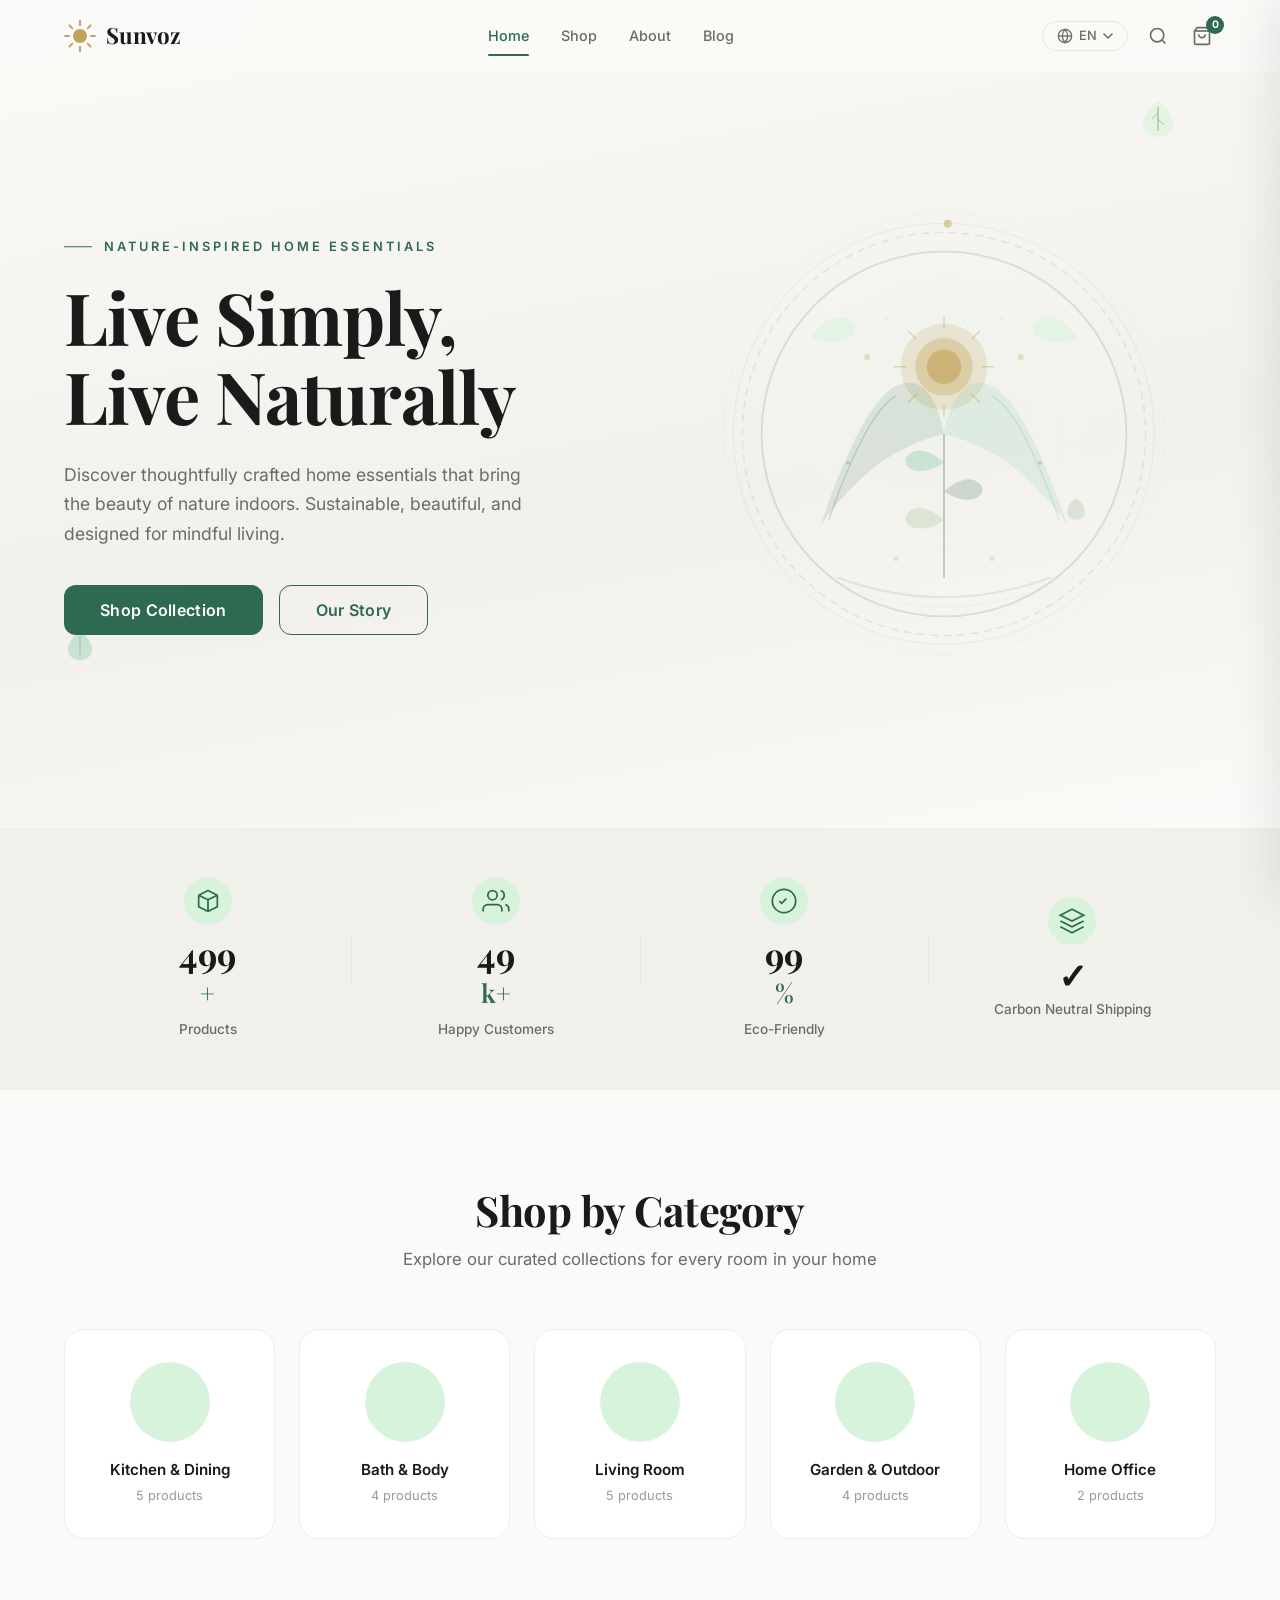
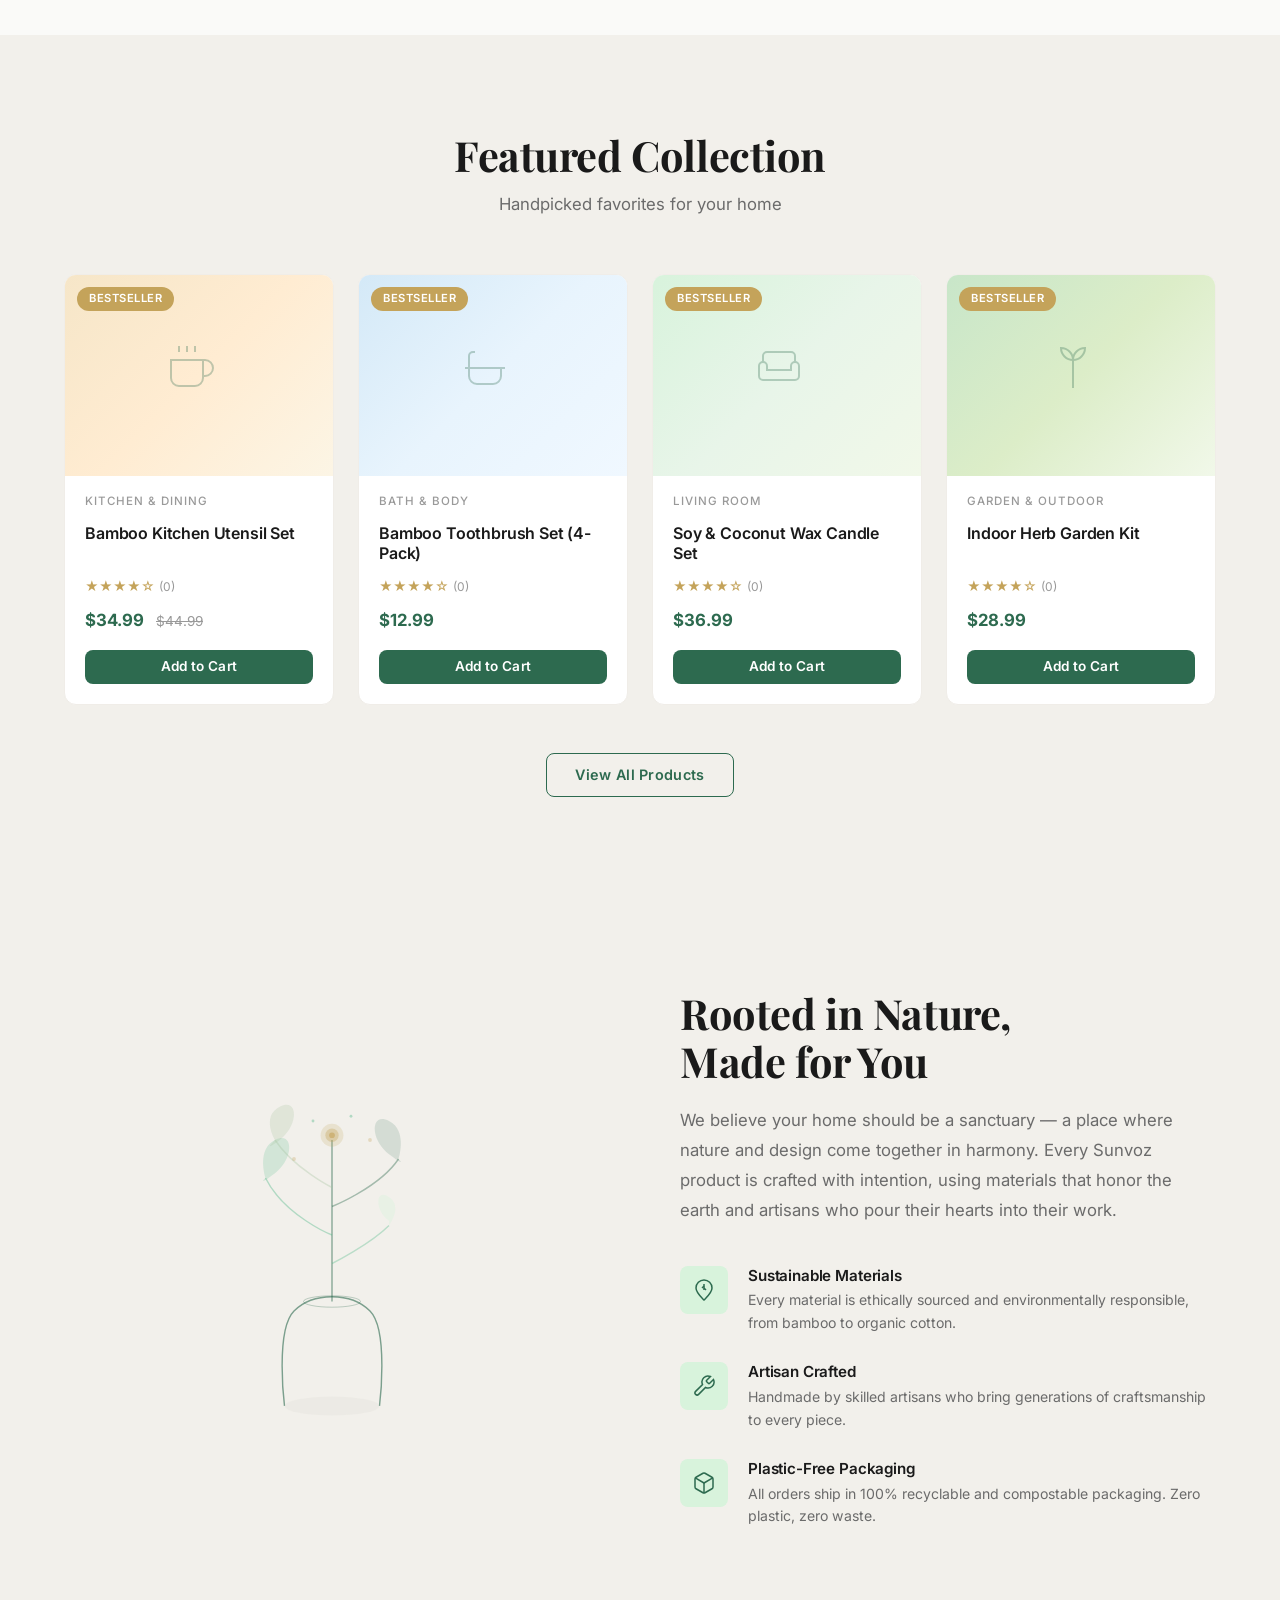
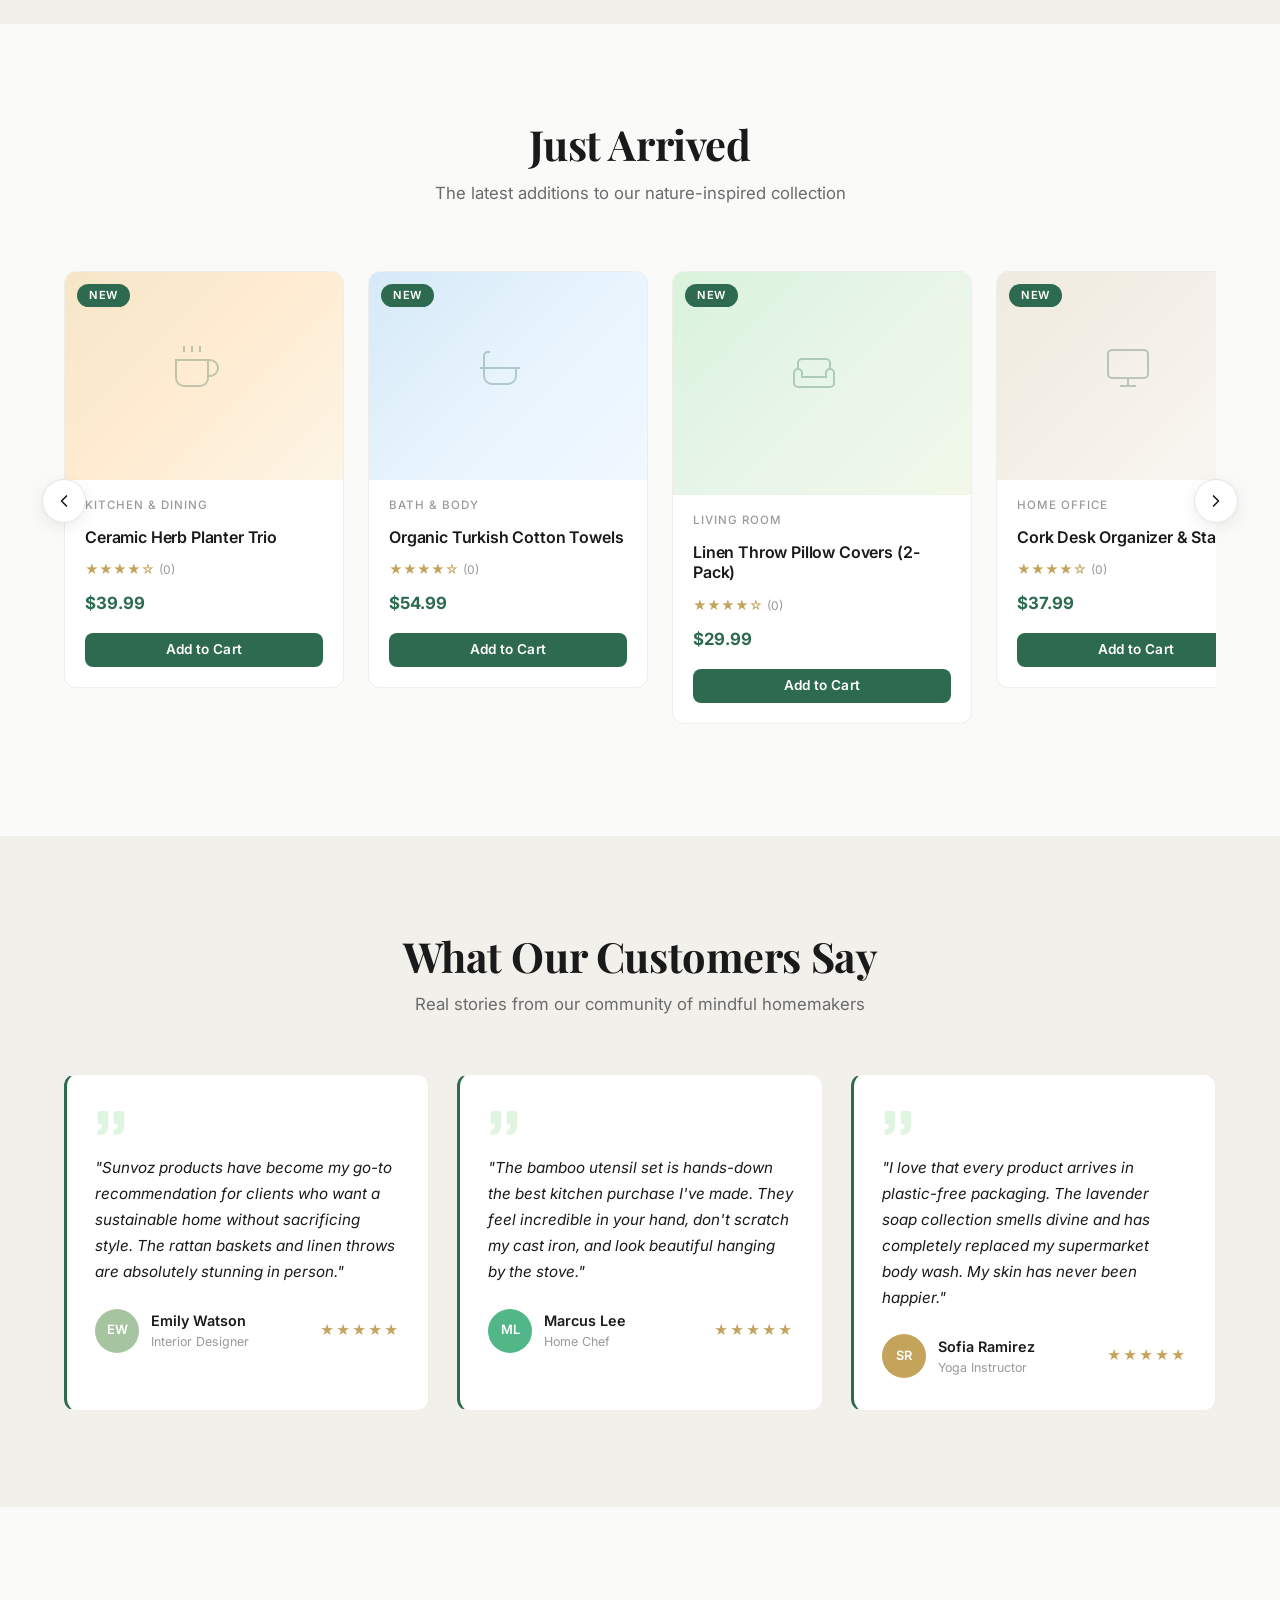
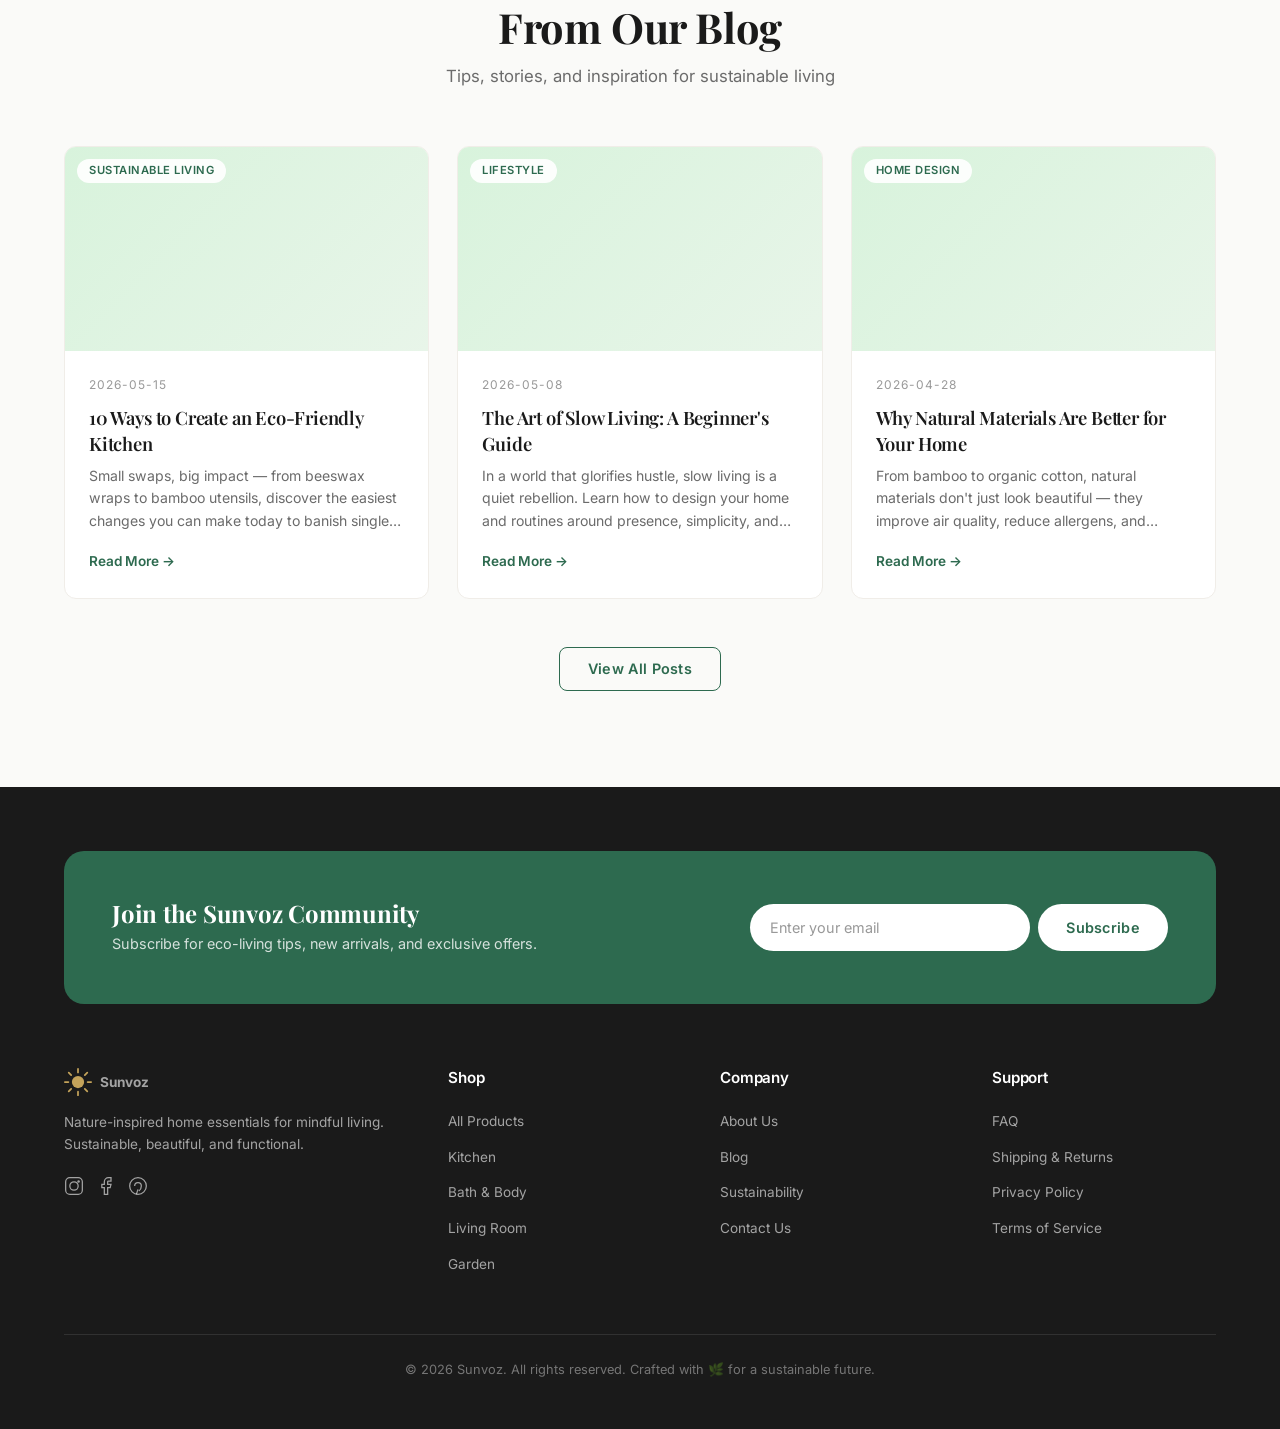
==== index.html @ 5c0339f7 "Initial commit: Sunvoz E-commerce website with responsive components, localized cart & checkout, and" ====
<!DOCTYPE html>
<html lang="en">
<head>
    <meta charset="UTF-8">
    <meta name="viewport" content="width=device-width, initial-scale=1.0">
    <meta name="description" content="Sunvoz — Nature-Inspired Home Essentials. Discover sustainable, beautiful, and functional products for your home.">
    <title>Home | Sunvoz</title>
    <link rel="preconnect" href="https://fonts.googleapis.com">
    <link rel="preconnect" href="https://fonts.gstatic.com" crossorigin>
    <link href="https://fonts.googleapis.com/css2?family=Playfair+Display:ital,wght@0,400;0,500;0,600;0,700;1,400&family=Inter:wght@300;400;500;600;700&display=swap" rel="stylesheet">
    <link rel="stylesheet" href="css/base.css">
    <link rel="stylesheet" href="css/components.css">
    <link rel="stylesheet" href="css/home.css">
    <link rel="icon" type="image/svg+xml" href="data:image/svg+xml,<svg xmlns='http://www.w3.org/2000/svg' viewBox='0 0 32 32'><circle cx='16' cy='16' r='8' fill='%23C4A35A'/></svg>">
</head>
<body>

<!-- ========== NAVBAR ========== -->
<header class="navbar" id="navbar">
    <div class="container navbar-inner">
        <a href="index.html" class="logo" aria-label="Sunvoz Home">
            <svg class="logo-sun" width="32" height="32" viewBox="0 0 32 32" aria-hidden="true">
                <circle cx="16" cy="16" r="7" fill="#C4A35A"/>
                <g stroke="#C4A35A" stroke-width="2" stroke-linecap="round">
                    <line x1="16" y1="1" x2="16" y2="5"/><line x1="16" y1="27" x2="16" y2="31"/>
                    <line x1="1" y1="16" x2="5" y2="16"/><line x1="27" y1="16" x2="31" y2="16"/>
                    <line x1="5.4" y1="5.4" x2="8.2" y2="8.2"/><line x1="23.8" y1="23.8" x2="26.6" y2="26.6"/>
                    <line x1="5.4" y1="26.6" x2="8.2" y2="23.8"/><line x1="23.8" y1="8.2" x2="26.6" y2="5.4"/>
                </g>
            </svg>
            <span class="logo-text">Sunvoz</span>
        </a>
        <nav class="nav-links" id="navLinks">
            <a href="index.html" class="nav-link active" data-page="home">Home</a>
            <a href="products.html" class="nav-link" data-page="shop">Shop</a>
            <a href="about.html" class="nav-link" data-page="about">About</a>
            <a href="blog.html" class="nav-link" data-page="blog">Blog</a>
        </nav>
        <div class="nav-actions">
            <div class="lang-switcher" id="langSwitcher">
                <button class="lang-btn" id="langBtn" aria-label="Change Language">
                    <svg width="16" height="16" viewBox="0 0 24 24" fill="none" stroke="currentColor" stroke-width="2"><circle cx="12" cy="12" r="10"/><line x1="2" y1="12" x2="22" y2="12"/><path d="M12 2a15.3 15.3 0 014 10 15.3 15.3 0 01-4 10 15.3 15.3 0 01-4-10 15.3 15.3 0 014-10z"/></svg>
                    <span>EN</span>
                    <svg width="10" height="6" viewBox="0 0 10 6"><path d="M1 1l4 4 4-4" stroke="currentColor" fill="none" stroke-width="1.5" stroke-linecap="round" stroke-linejoin="round"/></svg>
                </button>
                <div class="lang-dropdown" id="langDropdown">
                    <a href="#" class="lang-option active" data-lang="en">English</a>
                    <a href="#" class="lang-option" data-lang="vi">Tiếng Việt</a>
                </div>
            </div>
            <button class="search-btn" id="searchToggle" aria-label="Search">
                <svg width="20" height="20" viewBox="0 0 24 24" fill="none" stroke="currentColor" stroke-width="2"><circle cx="11" cy="11" r="8"/><line x1="21" y1="21" x2="16.65" y2="16.65"/></svg>
            </button>
            <a href="cart.html" class="nav-cart-btn" id="navCartBtn" aria-label="Shopping Cart">
                <svg width="20" height="20" viewBox="0 0 24 24" fill="none" stroke="currentColor" stroke-width="2"><path d="M6 2L3 6v14a2 2 0 002 2h14a2 2 0 002-2V6l-3-4z"/><line x1="3" y1="6" x2="21" y2="6"/><path d="M16 10a4 4 0 01-8 0"/></svg>
                <span class="cart-badge" id="cartBadge">0</span>
            </a>
            <button class="hamburger" id="hamburger" aria-label="Toggle Menu">
                <span></span><span></span><span></span>
            </button>
        </div>
    </div>
</header>

<main>

<!-- ========== HERO SECTION ========== -->
<section class="hero" id="hero">
    <!-- Floating leaves -->
    <div class="floating-leaf leaf-1" aria-hidden="true">
        <svg width="40" height="40" viewBox="0 0 40 40" fill="none">
            <path d="M20 2C20 2 35 12 35 25C35 32 28 38 20 38C12 38 5 32 5 25C5 12 20 2 20 2Z" fill="#D8F3DC" opacity="0.6"/>
            <path d="M20 8V32" stroke="#A7C4A0" stroke-width="1.5"/>
            <path d="M20 14L14 20" stroke="#A7C4A0" stroke-width="1"/>
            <path d="M20 20L26 26" stroke="#A7C4A0" stroke-width="1"/>
        </svg>
    </div>
    <div class="floating-leaf leaf-2" aria-hidden="true">
        <svg width="32" height="32" viewBox="0 0 40 40" fill="none">
            <path d="M20 2C20 2 35 12 35 25C35 32 28 38 20 38C12 38 5 32 5 25C5 12 20 2 20 2Z" fill="#52B788" opacity="0.25"/>
            <path d="M20 8V32" stroke="#2D6A4F" stroke-width="1" opacity="0.4"/>
        </svg>
    </div>
    <div class="floating-leaf leaf-3" aria-hidden="true">
        <svg width="24" height="24" viewBox="0 0 40 40" fill="none">
            <path d="M20 2C20 2 35 12 35 25C35 32 28 38 20 38C12 38 5 32 5 25C5 12 20 2 20 2Z" fill="#A7C4A0" opacity="0.4"/>
        </svg>
    </div>

    <div class="container hero-inner">
        <div class="hero-content">
            <span class="hero-eyebrow animate-on-scroll">Nature-Inspired Home Essentials</span>
            <h1 class="hero-title animate-on-scroll">Live Simply,<br>Live Naturally</h1>
            <p class="hero-desc animate-on-scroll">Discover thoughtfully crafted home essentials that bring the beauty of nature indoors. Sustainable, beautiful, and designed for mindful living.</p>
            <div class="hero-actions animate-on-scroll">
                <a href="products.html" class="btn btn-primary btn-lg">Shop Collection</a>
                <a href="about.html" class="btn btn-outline btn-lg">Our Story</a>
            </div>
        </div>
        <div class="hero-visual" aria-hidden="true">
            <div class="hero-svg-wrapper">
                <!-- Main circular frame -->
                <svg class="hero-art" viewBox="0 0 500 500" fill="none" xmlns="http://www.w3.org/2000/svg">
                    <!-- Outer glow ring -->
                    <circle cx="250" cy="250" r="230" stroke="#D8F3DC" stroke-width="1" opacity="0.5"/>
                    <circle cx="250" cy="250" r="210" stroke="#A7C4A0" stroke-width="1.5" opacity="0.3" stroke-dasharray="8 6"/>

                    <!-- Main circle frame -->
                    <circle cx="250" cy="250" r="190" fill="#FAFAF8" stroke="#2D6A4F" stroke-width="2" opacity="0.15"/>
                    <circle cx="250" cy="250" r="190" fill="url(#heroGrad)" opacity="0.5"/>

                    <!-- Sun element -->
                    <circle cx="250" cy="180" r="45" fill="#C4A35A" opacity="0.2"/>
                    <circle cx="250" cy="180" r="30" fill="#C4A35A" opacity="0.35"/>
                    <circle cx="250" cy="180" r="18" fill="#C4A35A" opacity="0.6"/>
                    <!-- Sun rays -->
                    <g stroke="#C4A35A" stroke-width="1.5" stroke-linecap="round" opacity="0.4">
                        <line x1="250" y1="128" x2="250" y2="140"/>
                        <line x1="250" y1="220" x2="250" y2="232"/>
                        <line x1="198" y1="180" x2="210" y2="180"/>
                        <line x1="290" y1="180" x2="302" y2="180"/>
                        <line x1="213" y1="143" x2="221" y2="151"/>
                        <line x1="279" y1="209" x2="287" y2="217"/>
                        <line x1="213" y1="217" x2="221" y2="209"/>
                        <line x1="279" y1="151" x2="287" y2="143"/>
                    </g>

                    <!-- Left large leaf -->
                    <path d="M120 350C120 350 160 220 200 200C240 180 250 250 250 250C250 250 200 260 160 300C120 340 120 350 120 350Z" fill="#2D6A4F" opacity="0.12"/>
                    <path d="M130 340C130 340 165 230 200 210" stroke="#2D6A4F" stroke-width="1.5" opacity="0.2" fill="none"/>

                    <!-- Right large leaf -->
                    <path d="M380 350C380 350 340 220 300 200C260 180 250 250 250 250C250 250 300 260 340 300C380 340 380 350 380 350Z" fill="#52B788" opacity="0.12"/>
                    <path d="M370 340C370 340 335 230 300 210" stroke="#52B788" stroke-width="1.5" opacity="0.2" fill="none"/>

                    <!-- Center plant / stem -->
                    <path d="M250 250L250 400" stroke="#2D6A4F" stroke-width="2" opacity="0.3"/>
                    <path d="M250 280C250 280 230 260 215 270C200 280 220 300 250 280Z" fill="#52B788" opacity="0.25"/>
                    <path d="M250 310C250 310 270 290 285 300C300 310 280 330 250 310Z" fill="#2D6A4F" opacity="0.2"/>
                    <path d="M250 340C250 340 230 320 215 330C200 340 220 360 250 340Z" fill="#A7C4A0" opacity="0.3"/>

                    <!-- Small decorative leaves top-left -->
                    <path d="M110 150C110 150 130 120 150 130C170 140 150 165 110 150Z" fill="#D8F3DC" opacity="0.5"/>
                    <!-- Small decorative leaves top-right -->
                    <path d="M390 150C390 150 370 120 350 130C330 140 350 165 390 150Z" fill="#D8F3DC" opacity="0.5"/>

                    <!-- Bottom decorative arc -->
                    <path d="M140 400Q250 440 360 400" stroke="#A7C4A0" stroke-width="2" fill="none" opacity="0.3" stroke-linecap="round"/>
                    <path d="M160 415Q250 445 340 415" stroke="#D8F3DC" stroke-width="1.5" fill="none" opacity="0.4" stroke-linecap="round"/>

                    <!-- Scattered dots / seeds -->
                    <circle cx="170" cy="170" r="3" fill="#C4A35A" opacity="0.3"/>
                    <circle cx="330" cy="170" r="3" fill="#C4A35A" opacity="0.3"/>
                    <circle cx="150" cy="280" r="2" fill="#52B788" opacity="0.4"/>
                    <circle cx="350" cy="280" r="2" fill="#52B788" opacity="0.4"/>
                    <circle cx="200" cy="380" r="2.5" fill="#A7C4A0" opacity="0.35"/>
                    <circle cx="300" cy="380" r="2.5" fill="#A7C4A0" opacity="0.35"/>
                    <circle cx="190" cy="130" r="2" fill="#D8F3DC" opacity="0.6"/>
                    <circle cx="310" cy="130" r="2" fill="#D8F3DC" opacity="0.6"/>

                    <!-- Inner decorative ring -->
                    <circle cx="250" cy="250" r="120" stroke="#A7C4A0" stroke-width="0.75" opacity="0.2" stroke-dasharray="3 5"/>

                    <defs>
                        <radialGradient id="heroGrad" cx="50%" cy="40%" r="50%">
                            <stop offset="0%" stop-color="#D8F3DC" stop-opacity="0.4"/>
                            <stop offset="100%" stop-color="#FAFAF8" stop-opacity="0"/>
                        </radialGradient>
                    </defs>
                </svg>
                <!-- Orbiting ring animation -->
                <div class="hero-orbit-ring"></div>
            </div>
        </div>
    </div>
</section>

<!-- ========== STATS BAR ========== -->
<section class="stats-bar" id="stats">
    <div class="container stats-inner">
        <div class="stat-item animate-on-scroll">
            <div class="stat-icon">
                <svg width="28" height="28" viewBox="0 0 24 24" fill="none" stroke="var(--accent)" stroke-width="1.5"><path d="M20 7l-8-4-8 4m16 0l-8 4m8-4v10l-8 4m0-10L4 7m8 4v10M4 7v10l8 4"/></svg>
            </div>
            <span class="stat-number" data-count="500">0</span><span class="stat-suffix">+</span>
            <span class="stat-label">Products</span>
        </div>
        <div class="stat-divider"></div>
        <div class="stat-item animate-on-scroll">
            <div class="stat-icon">
                <svg width="28" height="28" viewBox="0 0 24 24" fill="none" stroke="var(--accent)" stroke-width="1.5"><path d="M17 21v-2a4 4 0 00-4-4H5a4 4 0 00-4 4v2"/><circle cx="9" cy="7" r="4"/><path d="M23 21v-2a4 4 0 00-3-3.87"/><path d="M16 3.13a4 4 0 010 7.75"/></svg>
            </div>
            <span class="stat-number" data-count="50">0</span><span class="stat-suffix">k+</span>
            <span class="stat-label">Happy Customers</span>
        </div>
        <div class="stat-divider"></div>
        <div class="stat-item animate-on-scroll">
            <div class="stat-icon">
                <svg width="28" height="28" viewBox="0 0 24 24" fill="none" stroke="var(--accent)" stroke-width="1.5"><path d="M12 22c5.523 0 10-4.477 10-10S17.523 2 12 2 2 6.477 2 12s4.477 10 10 10z"/><path d="M8 12l2 2 4-4"/></svg>
            </div>
            <span class="stat-number" data-count="100">0</span><span class="stat-suffix">%</span>
            <span class="stat-label">Eco-Friendly</span>
        </div>
        <div class="stat-divider"></div>
        <div class="stat-item animate-on-scroll">
            <div class="stat-icon">
                <svg width="28" height="28" viewBox="0 0 24 24" fill="none" stroke="var(--accent)" stroke-width="1.5"><path d="M12 2L2 7l10 5 10-5-10-5z"/><path d="M2 17l10 5 10-5"/><path d="M2 12l10 5 10-5"/></svg>
            </div>
            <span class="stat-number" data-count="0">✓</span><span class="stat-suffix"></span>
            <span class="stat-label">Carbon Neutral Shipping</span>
        </div>
    </div>
</section>

<!-- ========== CATEGORIES SECTION ========== -->
<section class="section categories-section" id="categories">
    <div class="container">
        <div class="section-header animate-on-scroll">
            <h2 class="section-title">Shop by Category</h2>
            <p class="section-subtitle">Explore our curated collections for every room in your home</p>
        </div>
        <div class="categories-grid" id="categoriesGrid">
            <!-- Rendered dynamically by JS -->
        </div>
    </div>
</section>

<!-- ========== FEATURED PRODUCTS ========== -->
<section class="section featured-section" id="featured">
    <div class="container">
        <div class="section-header animate-on-scroll">
            <h2 class="section-title">Featured Collection</h2>
            <p class="section-subtitle">Handpicked favorites for your home</p>
        </div>
        <div class="products-grid" id="featuredGrid">
            <!-- Rendered dynamically by JS -->
        </div>
        <div class="section-cta animate-on-scroll">
            <a href="products.html" class="btn btn-outline">View All Products</a>
        </div>
    </div>
</section>

<!-- ========== MISSION SECTION ========== -->
<section class="section mission-section" id="mission">
    <div class="container mission-inner">
        <div class="mission-visual animate-on-scroll" aria-hidden="true">
            <svg class="mission-art" viewBox="0 0 400 450" fill="none" xmlns="http://www.w3.org/2000/svg">
                <!-- Botanical vase illustration -->
                <!-- Vase body -->
                <path d="M150 380C150 380 140 300 160 280C180 260 220 260 240 280C260 300 250 380 250 380" fill="#F2F0EB" stroke="#2D6A4F" stroke-width="1.5" opacity="0.6"/>
                <ellipse cx="200" cy="380" rx="50" ry="10" fill="#E8E5DF" opacity="0.5"/>
                <ellipse cx="200" cy="270" rx="30" ry="6" fill="none" stroke="#2D6A4F" stroke-width="1" opacity="0.3"/>

                <!-- Main stem -->
                <path d="M200 270V100" stroke="#2D6A4F" stroke-width="2" opacity="0.4"/>

                <!-- Branch left 1 -->
                <path d="M200 200C200 200 150 180 130 140" stroke="#52B788" stroke-width="1.5" fill="none" opacity="0.4"/>
                <path d="M130 140C130 140 120 110 140 100C160 90 160 120 140 135C120 150 130 140 130 140Z" fill="#52B788" opacity="0.2"/>

                <!-- Branch right 1 -->
                <path d="M200 170C200 170 250 150 270 120" stroke="#2D6A4F" stroke-width="1.5" fill="none" opacity="0.4"/>
                <path d="M270 120C270 120 280 90 260 80C240 70 240 100 260 115C280 130 270 120 270 120Z" fill="#2D6A4F" opacity="0.15"/>

                <!-- Branch left 2 -->
                <path d="M200 150C200 150 160 130 140 100" stroke="#A7C4A0" stroke-width="1.5" fill="none" opacity="0.35"/>
                <path d="M140 100C140 100 125 75 145 65C165 55 165 85 145 100C125 115 140 100 140 100Z" fill="#A7C4A0" opacity="0.25"/>

                <!-- Branch right 2 -->
                <path d="M200 230C200 230 240 210 260 190" stroke="#52B788" stroke-width="1.5" fill="none" opacity="0.35"/>
                <path d="M260 190C260 190 275 170 260 160C245 150 245 175 260 185Z" fill="#D8F3DC" opacity="0.4"/>

                <!-- Small flower/bud at top -->
                <circle cx="200" cy="95" r="12" fill="#C4A35A" opacity="0.2"/>
                <circle cx="200" cy="95" r="7" fill="#C4A35A" opacity="0.35"/>
                <circle cx="200" cy="95" r="3" fill="#C4A35A" opacity="0.6"/>

                <!-- Scattered dots -->
                <circle cx="160" cy="120" r="2" fill="#C4A35A" opacity="0.3"/>
                <circle cx="240" cy="100" r="2" fill="#C4A35A" opacity="0.3"/>
                <circle cx="180" cy="80" r="1.5" fill="#52B788" opacity="0.4"/>
                <circle cx="220" cy="75" r="1.5" fill="#52B788" opacity="0.4"/>
            </svg>
        </div>
        <div class="mission-content">
            <h2 class="section-title animate-on-scroll">Rooted in Nature,<br>Made for You</h2>
            <p class="mission-desc animate-on-scroll">We believe your home should be a sanctuary — a place where nature and design come together in harmony. Every Sunvoz product is crafted with intention, using materials that honor the earth and artisans who pour their hearts into their work.</p>
            <div class="mission-features">
                <div class="mission-feature animate-on-scroll">
                    <div class="mission-feature-icon">
                        <svg width="24" height="24" viewBox="0 0 24 24" fill="none" stroke="var(--accent)" stroke-width="1.5"><path d="M12 22c4-4 8-7.5 8-12a8 8 0 10-16 0c0 4.5 4 8 8 12z"/><path d="M12 6v6"/><path d="M12 8l-2 2"/><path d="M12 10l2 2"/></svg>
                    </div>
                    <div>
                        <h4>Sustainable Materials</h4>
                        <p>Every material is ethically sourced and environmentally responsible, from bamboo to organic cotton.</p>
                    </div>
                </div>
                <div class="mission-feature animate-on-scroll">
                    <div class="mission-feature-icon">
                        <svg width="24" height="24" viewBox="0 0 24 24" fill="none" stroke="var(--accent)" stroke-width="1.5"><path d="M14.7 6.3a1 1 0 000 1.4l1.6 1.6a1 1 0 001.4 0l3.77-3.77a6 6 0 01-7.94 7.94l-6.91 6.91a2.12 2.12 0 01-3-3l6.91-6.91a6 6 0 017.94-7.94l-3.76 3.76z"/></svg>
                    </div>
                    <div>
                        <h4>Artisan Crafted</h4>
                        <p>Handmade by skilled artisans who bring generations of craftsmanship to every piece.</p>
                    </div>
                </div>
                <div class="mission-feature animate-on-scroll">
                    <div class="mission-feature-icon">
                        <svg width="24" height="24" viewBox="0 0 24 24" fill="none" stroke="var(--accent)" stroke-width="1.5"><path d="M21 16V8a2 2 0 00-1-1.73l-7-4a2 2 0 00-2 0l-7 4A2 2 0 003 8v8a2 2 0 001 1.73l7 4a2 2 0 002 0l7-4A2 2 0 0021 16z"/><polyline points="3.27 6.96 12 12.01 20.73 6.96"/><line x1="12" y1="22.08" x2="12" y2="12"/></svg>
                    </div>
                    <div>
                        <h4>Plastic-Free Packaging</h4>
                        <p>All orders ship in 100% recyclable and compostable packaging. Zero plastic, zero waste.</p>
                    </div>
                </div>
            </div>
        </div>
    </div>
</section>

<!-- ========== NEW ARRIVALS ========== -->
<section class="section new-arrivals-section" id="new-arrivals">
    <div class="container">
        <div class="section-header animate-on-scroll">
            <h2 class="section-title">Just Arrived</h2>
            <p class="section-subtitle">The latest additions to our nature-inspired collection</p>
        </div>
        <div class="new-arrivals-wrapper">
            <button class="scroll-arrow scroll-arrow-left" id="scrollLeft" aria-label="Scroll left">
                <svg width="20" height="20" viewBox="0 0 24 24" fill="none" stroke="currentColor" stroke-width="2" stroke-linecap="round" stroke-linejoin="round"><polyline points="15 18 9 12 15 6"/></svg>
            </button>
            <div class="new-arrivals-track" id="newArrivalsTrack">
                <!-- Rendered dynamically by JS -->
            </div>
            <button class="scroll-arrow scroll-arrow-right" id="scrollRight" aria-label="Scroll right">
                <svg width="20" height="20" viewBox="0 0 24 24" fill="none" stroke="currentColor" stroke-width="2" stroke-linecap="round" stroke-linejoin="round"><polyline points="9 18 15 12 9 6"/></svg>
            </button>
        </div>
    </div>
</section>

<!-- ========== TESTIMONIALS ========== -->
<section class="section testimonials-section" id="testimonials">
    <div class="container">
        <div class="section-header animate-on-scroll">
            <h2 class="section-title">What Our Customers Say</h2>
            <p class="section-subtitle">Real stories from our community of mindful homemakers</p>
        </div>
        <div class="testimonials-grid" id="testimonialsGrid">
            <!-- Rendered dynamically by JS -->
        </div>
    </div>
</section>

<!-- ========== BLOG PREVIEW ========== -->
<section class="section blog-preview-section" id="blog-preview">
    <div class="container">
        <div class="section-header animate-on-scroll">
            <h2 class="section-title">From Our Blog</h2>
            <p class="section-subtitle">Tips, stories, and inspiration for sustainable living</p>
        </div>
        <div class="blog-preview-grid" id="blogPreviewGrid">
            <!-- Rendered dynamically by JS -->
        </div>
        <div class="section-cta animate-on-scroll">
            <a href="blog.html" class="btn btn-outline">View All Posts</a>
        </div>
    </div>
</section>

</main>

<!-- ========== FOOTER ========== -->
<footer class="footer">
    <div class="container">
        <div class="footer-newsletter">
            <div class="newsletter-content">
                <h3>Join the Sunvoz Community</h3>
                <p>Subscribe for eco-living tips, new arrivals, and exclusive offers.</p>
            </div>
            <form class="newsletter-form" id="newsletterForm">
                <input type="email" placeholder="Enter your email" class="newsletter-input" required>
                <button type="submit" class="btn btn-primary">Subscribe</button>
            </form>
        </div>
        <div class="footer-grid">
            <div class="footer-col footer-brand-col">
                <a href="index.html" class="footer-logo">
                    <svg width="28" height="28" viewBox="0 0 32 32" aria-hidden="true"><circle cx="16" cy="16" r="7" fill="#C4A35A"/><g stroke="#C4A35A" stroke-width="2" stroke-linecap="round"><line x1="16" y1="1" x2="16" y2="5"/><line x1="16" y1="27" x2="16" y2="31"/><line x1="1" y1="16" x2="5" y2="16"/><line x1="27" y1="16" x2="31" y2="16"/><line x1="5.4" y1="5.4" x2="8.2" y2="8.2"/><line x1="23.8" y1="23.8" x2="26.6" y2="26.6"/><line x1="5.4" y1="26.6" x2="8.2" y2="23.8"/><line x1="23.8" y1="8.2" x2="26.6" y2="5.4"/></g></svg>
                    <span>Sunvoz</span>
                </a>
                <p class="footer-desc">Nature-inspired home essentials for mindful living. Sustainable, beautiful, and functional.</p>
                <div class="footer-social">
                    <a href="#" aria-label="Instagram"><svg width="20" height="20" viewBox="0 0 24 24" fill="none" stroke="currentColor" stroke-width="1.5"><rect x="2" y="2" width="20" height="20" rx="5"/><circle cx="12" cy="12" r="5"/><circle cx="17.5" cy="6.5" r="1.5" fill="currentColor" stroke="none"/></svg></a>
                    <a href="#" aria-label="Facebook"><svg width="20" height="20" viewBox="0 0 24 24" fill="none" stroke="currentColor" stroke-width="1.5"><path d="M18 2h-3a5 5 0 00-5 5v3H7v4h3v8h4v-8h3l1-4h-4V7a1 1 0 011-1h3z"/></svg></a>
                    <a href="#" aria-label="Pinterest"><svg width="20" height="20" viewBox="0 0 24 24" fill="none" stroke="currentColor" stroke-width="1.5"><circle cx="12" cy="12" r="10"/><path d="M8 12a4 4 0 118 0c0 4-3 6-3 6"/><line x1="12" y1="16" x2="10" y2="22"/></svg></a>
                </div>
            </div>
            <div class="footer-col">
                <h4>Shop</h4>
                <ul>
                    <li><a href="products.html">All Products</a></li>
                    <li><a href="products.html?category=kitchen">Kitchen</a></li>
                    <li><a href="products.html?category=bathroom">Bath & Body</a></li>
                    <li><a href="products.html?category=living">Living Room</a></li>
                    <li><a href="products.html?category=garden">Garden</a></li>
                </ul>
            </div>
            <div class="footer-col">
                <h4>Company</h4>
                <ul>
                    <li><a href="about.html">About Us</a></li>
                    <li><a href="blog.html">Blog</a></li>
                    <li><a href="#">Sustainability</a></li>
                    <li><a href="#">Contact Us</a></li>
                </ul>
            </div>
            <div class="footer-col">
                <h4>Support</h4>
                <ul>
                    <li><a href="#">FAQ</a></li>
                    <li><a href="#">Shipping & Returns</a></li>
                    <li><a href="#">Privacy Policy</a></li>
                    <li><a href="#">Terms of Service</a></li>
                </ul>
            </div>
        </div>
        <div class="footer-bottom">
            <p>&copy; 2026 Sunvoz. All rights reserved. Crafted with 🌿 for a sustainable future.</p>
        </div>
    </div>
</footer>

<div class="toast-container" id="toastContainer"></div>

<script src="js/data.js"></script>
<script src="js/main.js"></script>
<script>
(function() {
    'use strict';

    // ======== HELPER: Category icon SVGs ========
    const categoryIcons = {
        kitchen: '<svg width="36" height="36" viewBox="0 0 24 24" fill="none" stroke="currentColor" stroke-width="1.5"><path d="M18 8h1a4 4 0 010 8h-1"/><path d="M2 8h16v9a4 4 0 01-4 4H6a4 4 0 01-4-4V8z"/><line x1="6" y1="1" x2="6" y2="4"/><line x1="10" y1="1" x2="10" y2="4"/><line x1="14" y1="1" x2="14" y2="4"/></svg>',
        bathroom: '<svg width="36" height="36" viewBox="0 0 24 24" fill="none" stroke="currentColor" stroke-width="1.5"><path d="M2 12h20"/><path d="M4 12V6a2 2 0 012-2h1"/><path d="M20 12v4a4 4 0 01-4 4H8a4 4 0 01-4-4v-4"/><circle cx="8" cy="20" r="1"/><circle cx="16" cy="20" r="1"/></svg>',
        living: '<svg width="36" height="36" viewBox="0 0 24 24" fill="none" stroke="currentColor" stroke-width="1.5"><path d="M20 9V6a2 2 0 00-2-2H6a2 2 0 00-2 2v3"/><path d="M2 11v5a2 2 0 002 2h16a2 2 0 002-2v-5a2 2 0 00-4 0v2H6v-2a2 2 0 00-4 0z"/><line x1="4" y1="18" x2="4" y2="21"/><line x1="20" y1="18" x2="20" y2="21"/></svg>',
        garden: '<svg width="36" height="36" viewBox="0 0 24 24" fill="none" stroke="currentColor" stroke-width="1.5"><path d="M12 22V8"/><path d="M5 12H2a10 10 0 0010 10"/><path d="M19 12h3a10 10 0 01-10 10"/><path d="M12 8a6 6 0 00-6-6c0 3.3 2.7 6 6 6z"/><path d="M12 8a6 6 0 016-6c0 3.3-2.7 6-6 6z"/></svg>',
        office: '<svg width="36" height="36" viewBox="0 0 24 24" fill="none" stroke="currentColor" stroke-width="1.5"><rect x="2" y="3" width="20" height="14" rx="2"/><line x1="8" y1="21" x2="16" y2="21"/><line x1="12" y1="17" x2="12" y2="21"/></svg>'
    };

    // ======== HELPER: Product icon SVGs by category ========
    const productIcons = {
        kitchen: '<svg width="48" height="48" viewBox="0 0 24 24" fill="none" stroke="#2D6A4F" stroke-width="1" opacity="0.5"><path d="M18 8h1a4 4 0 010 8h-1"/><path d="M2 8h16v9a4 4 0 01-4 4H6a4 4 0 01-4-4V8z"/><line x1="6" y1="1" x2="6" y2="4"/><line x1="10" y1="1" x2="10" y2="4"/><line x1="14" y1="1" x2="14" y2="4"/></svg>',
        bathroom: '<svg width="48" height="48" viewBox="0 0 24 24" fill="none" stroke="#2D6A4F" stroke-width="1" opacity="0.5"><path d="M2 12h20"/><path d="M4 12V6a2 2 0 012-2h1"/><path d="M20 12v4a4 4 0 01-4 4H8a4 4 0 01-4-4v-4"/></svg>',
        living: '<svg width="48" height="48" viewBox="0 0 24 24" fill="none" stroke="#2D6A4F" stroke-width="1" opacity="0.5"><path d="M20 9V6a2 2 0 00-2-2H6a2 2 0 00-2 2v3"/><path d="M2 11v5a2 2 0 002 2h16a2 2 0 002-2v-5a2 2 0 00-4 0v2H6v-2a2 2 0 00-4 0z"/></svg>',
        garden: '<svg width="48" height="48" viewBox="0 0 24 24" fill="none" stroke="#2D6A4F" stroke-width="1" opacity="0.5"><path d="M12 22V8"/><path d="M12 8a6 6 0 00-6-6c0 3.3 2.7 6 6 6z"/><path d="M12 8a6 6 0 016-6c0 3.3-2.7 6-6 6z"/></svg>',
        office: '<svg width="48" height="48" viewBox="0 0 24 24" fill="none" stroke="#2D6A4F" stroke-width="1" opacity="0.5"><rect x="2" y="3" width="20" height="14" rx="2"/><line x1="8" y1="21" x2="16" y2="21"/><line x1="12" y1="17" x2="12" y2="21"/></svg>'
    };

    // ======== HELPER: Category gradient backgrounds ========
    const categoryGradients = {
        kitchen: 'linear-gradient(135deg, #F6E6C8 0%, #FFECD2 50%, #FCF5E5 100%)',
        bathroom: 'linear-gradient(135deg, #D4E9F7 0%, #E8F4FD 50%, #F0F8FF 100%)',
        living: 'linear-gradient(135deg, #D8F3DC 0%, #E8F5E9 50%, #F1F8E9 100%)',
        garden: 'linear-gradient(135deg, #C8E6C9 0%, #DCEDC8 50%, #F1F8E9 100%)',
        office: 'linear-gradient(135deg, #F0EBE0 0%, #F5F0E8 50%, #FAF8F5 100%)'
    };

    // ======== HELPER: Category display names ========
    const categoryNames = {
        kitchen: 'Kitchen & Dining',
        bathroom: 'Bath & Body',
        living: 'Living Room',
        garden: 'Garden & Outdoor',
        office: 'Home Office'
    };

    // ======== HELPER: Blog category gradients ========
    const blogGradients = {
        'Sustainability': 'linear-gradient(135deg, #D8F3DC 0%, #E8F5E9 100%)',
        'Home Decor': 'linear-gradient(135deg, #F6E6C8 0%, #FFECD2 100%)',
        'Wellness': 'linear-gradient(135deg, #D4E9F7 0%, #E8F4FD 100%)',
        'DIY': 'linear-gradient(135deg, #F0EBE0 0%, #F5F0E8 100%)',
        'Garden': 'linear-gradient(135deg, #C8E6C9 0%, #DCEDC8 100%)'
    };

    // ======== RENDER: Categories ========
    function renderCategories() {
        const grid = document.getElementById('categoriesGrid');
        if (!grid || !window.CATEGORIES) return;

        grid.innerHTML = window.CATEGORIES.map(function(cat) {
            return '<a href="products.html?category=' + cat.slug + '" class="category-card animate-on-scroll">' +
                '<div class="category-icon-wrap">' +
                    (categoryIcons[cat.slug] || '') +
                '</div>' +
                '<span class="category-card-name">' + cat.name + '</span>' +
                '<span class="category-card-count">' + (cat.count || '') + ' products</span>' +
            '</a>';
        }).join('');
    }

    // ======== RENDER: Product Card ========
    function createProductCard(product) {
        var gradient = categoryGradients[product.category] || categoryGradients.kitchen;
        var icon = productIcons[product.category] || productIcons.kitchen;
        var catName = categoryNames[product.category] || product.category;
        var badgeHtml = '';
        if (product.badge) {
            badgeHtml = '<span class="badge badge-' + product.badge + '">' +
                (product.badge === 'bestseller' ? 'Bestseller' : product.badge === 'new' ? 'New' : product.badge === 'sale' ? 'Sale' : product.badge === 'eco' ? 'Eco Pick' : product.badge) +
                '</span>';
        }
        var stars = '';
        var rating = product.rating || 5;
        for (var i = 0; i < 5; i++) {
            stars += i < Math.floor(rating) ? '★' : '☆';
        }
        var priceHtml = '<span class="product-card-current-price">$' + product.price.toFixed(2) + '</span>';
        if (product.originalPrice) {
            priceHtml += ' <span class="original-price">$' + product.originalPrice.toFixed(2) + '</span>';
        }

        return '<div class="product-card animate-on-scroll" data-category="' + product.category + '">' +
            '<a href="product-detail.html?id=' + product.id + '">' +
                '<div class="product-card-img" style="background: ' + gradient + '">' +
                    '<div class="product-card-icon">' + icon + '</div>' +
                    badgeHtml +
                '</div>' +
                '<div class="product-card-info">' +
                    '<span class="product-card-category">' + catName + '</span>' +
                    '<h3 class="product-card-title">' + product.name + '</h3>' +
                    '<div class="product-card-rating">' + stars + ' <span>(' + (product.reviews || 0) + ')</span></div>' +
                    '<div class="product-card-price">' + priceHtml + '</div>' +
                '</div>' +
            '</a>' +
            '<div class="product-card-actions">' +
                '<button class="btn btn-primary btn-sm add-to-cart-btn" data-id="' + product.id + '">Add to Cart</button>' +
            '</div>' +
        '</div>';
    }

    // ======== RENDER: Featured Products ========
    function renderFeatured() {
        var grid = document.getElementById('featuredGrid');
        if (!grid || !window.PRODUCTS) return;

        var featured = window.PRODUCTS.filter(function(p) { return p.badge === 'bestseller'; }).slice(0, 4);
        if (featured.length === 0) featured = window.PRODUCTS.slice(0, 4);
        grid.innerHTML = featured.map(createProductCard).join('');
    }

    // ======== RENDER: New Arrivals ========
    function renderNewArrivals() {
        var track = document.getElementById('newArrivalsTrack');
        if (!track || !window.PRODUCTS) return;

        var newProducts = window.PRODUCTS.filter(function(p) { return p.badge === 'new'; });
        if (newProducts.length === 0) newProducts = window.PRODUCTS.slice(0, 6);
        track.innerHTML = newProducts.map(createProductCard).join('');
    }

    // ======== RENDER: Testimonials ========
    function renderTestimonials() {
        var grid = document.getElementById('testimonialsGrid');
        if (!grid || !window.TESTIMONIALS) return;

        grid.innerHTML = window.TESTIMONIALS.slice(0, 3).map(function(t) {
            var stars = '';
            for (var i = 0; i < 5; i++) {
                stars += i < (t.rating || 5) ? '★' : '☆';
            }
            var initials = t.name.split(' ').map(function(n) { return n[0]; }).join('').toUpperCase();
            var colors = ['#2D6A4F', '#52B788', '#C4A35A', '#A7C4A0'];
            var bgColor = colors[Math.floor(Math.random() * colors.length)];

            return '<div class="testimonial-card animate-on-scroll">' +
                '<div class="testimonial-quote">' +
                    '<svg width="32" height="32" viewBox="0 0 24 24" fill="var(--accent-pale)" opacity="0.8"><path d="M3 21c3 0 7-1 7-8V5c0-1.25-.756-2.017-2-2H4c-1.25 0-2 .75-2 1.972V11c0 1.25.75 2 2 2 1 0 1 0 1 1v1c0 1-1 2-2 2s-1 .008-1 1.031V20c0 1 0 1 1 1z"/><path d="M15 21c3 0 7-1 7-8V5c0-1.25-.757-2.017-2-2h-4c-1.25 0-2 .75-2 1.972V11c0 1.25.75 2 2 2h.75c0 2.25.25 4-2.75 4v3c0 1 0 1 1 1z"/></svg>' +
                '</div>' +
                '<p class="testimonial-text">"' + t.text + '"</p>' +
                '<div class="testimonial-author">' +
                    '<div class="testimonial-avatar" style="background-color: ' + bgColor + '">' + initials + '</div>' +
                    '<div class="testimonial-info">' +
                        '<span class="testimonial-name">' + t.name + '</span>' +
                        '<span class="testimonial-role">' + (t.role || 'Customer') + '</span>' +
                    '</div>' +
                    '<div class="testimonial-rating">' + stars + '</div>' +
                '</div>' +
            '</div>';
        }).join('');
    }

    // ======== RENDER: Blog Preview ========
    function renderBlogPreview() {
        var grid = document.getElementById('blogPreviewGrid');
        if (!grid || !window.BLOG_POSTS) return;

        grid.innerHTML = window.BLOG_POSTS.slice(0, 3).map(function(post) {
            var gradient = blogGradients[post.category] || 'linear-gradient(135deg, #D8F3DC 0%, #E8F5E9 100%)';
            return '<article class="blog-card animate-on-scroll">' +
                '<a href="blog-post.html?id=' + post.id + '">' +
                    '<div class="blog-card-img" style="background: ' + gradient + '">' +
                        '<span class="badge badge-category">' + post.category + '</span>' +
                    '</div>' +
                    '<div class="blog-card-content">' +
                        '<span class="blog-card-date">' + post.date + '</span>' +
                        '<h3 class="blog-card-title">' + post.title + '</h3>' +
                        '<p class="blog-card-excerpt">' + (post.excerpt || '') + '</p>' +
                        '<span class="blog-card-link">Read More →</span>' +
                    '</div>' +
                '</a>' +
            '</article>';
        }).join('');
    }

    // ======== COUNTER ANIMATION ========
    function animateCounters() {
        var counters = document.querySelectorAll('.stat-number[data-count]');
        counters.forEach(function(counter) {
            var target = parseInt(counter.getAttribute('data-count'), 10);
            if (target === 0) return; // skip non-numeric items
            if (counter.dataset.animated === 'true') return;

            var rect = counter.getBoundingClientRect();
            if (rect.top < window.innerHeight && rect.bottom > 0) {
                counter.dataset.animated = 'true';
                var duration = 2000;
                var start = 0;
                var startTime = null;

                function step(timestamp) {
                    if (!startTime) startTime = timestamp;
                    var progress = Math.min((timestamp - startTime) / duration, 1);
                    var eased = 1 - Math.pow(1 - progress, 3); // ease-out cubic
                    counter.textContent = Math.floor(eased * target);
                    if (progress < 1) {
                        requestAnimationFrame(step);
                    } else {
                        counter.textContent = target;
                    }
                }
                requestAnimationFrame(step);
            }
        });
    }

    // ======== NEW ARRIVALS SCROLL ========
    function setupScrollButtons() {
        var track = document.getElementById('newArrivalsTrack');
        var leftBtn = document.getElementById('scrollLeft');
        var rightBtn = document.getElementById('scrollRight');
        if (!track || !leftBtn || !rightBtn) return;

        var scrollAmount = 320;

        leftBtn.addEventListener('click', function() {
            track.scrollBy({ left: -scrollAmount, behavior: 'smooth' });
        });
        rightBtn.addEventListener('click', function() {
            track.scrollBy({ left: scrollAmount, behavior: 'smooth' });
        });

        // Update arrow visibility
        function updateArrows() {
            leftBtn.classList.toggle('hidden', track.scrollLeft <= 0);
            rightBtn.classList.toggle('hidden', track.scrollLeft + track.offsetWidth >= track.scrollWidth - 2);
        }
        track.addEventListener('scroll', updateArrows);
        window.addEventListener('resize', updateArrows);
        setTimeout(updateArrows, 100);
    }

    // ======== ADD TO CART ========
    // Handled globally by js/main.js to keep cart state synchronized and avoid duplicate event triggers.

    // ======== SCROLL ANIMATION OBSERVER ========
    function setupScrollAnimations() {
        var elements = document.querySelectorAll('.animate-on-scroll');
        if (!('IntersectionObserver' in window)) {
            elements.forEach(function(el) { el.classList.add('animated'); });
            return;
        }
        var observer = new IntersectionObserver(function(entries) {
            entries.forEach(function(entry) {
                if (entry.isIntersecting) {
                    entry.target.classList.add('animated');
                    observer.unobserve(entry.target);
                }
            });
        }, { threshold: 0.1, rootMargin: '0px 0px -40px 0px' });

        elements.forEach(function(el) { observer.observe(el); });
    }

    // ======== INIT ========
    document.addEventListener('DOMContentLoaded', function() {
        renderCategories();
        renderFeatured();
        renderNewArrivals();
        renderTestimonials();
        renderBlogPreview();
        setupScrollButtons();
        setupScrollAnimations();

        // Counter animation on scroll
        window.addEventListener('scroll', animateCounters);
        animateCounters(); // check on load
    });

})();
</script>

</body>
</html>
---- css/base.css ----
/* ============================================================
   BASE.CSS — Sunvoz Design System Foundation
   Tokens, Reset, Typography, Utilities, Animations
   ============================================================ */

/* ------------------------------------------------------------
   1. CSS CUSTOM PROPERTIES (Design Tokens)
   ------------------------------------------------------------ */
:root {
    /* — Background Colors — */
    --bg-primary: #FAFAF8;
    --bg-secondary: #F2F0EB;
    --bg-card: #FFFFFF;
    --bg-dark: #1A1A1A;

    /* — Text Colors — */
    --text-primary: #1A1A1A;
    --text-secondary: #6B6B6B;
    --text-light: #999999;
    --text-on-dark: #F5F5F0;

    /* — Accent Colors — */
    --accent: #2D6A4F;
    --accent-light: #52B788;
    --accent-pale: #D8F3DC;
    --accent-sage: #A7C4A0;

    /* — Gold Colors — */
    --gold: #C4A35A;
    --gold-light: #E8D5A3;

    /* — Borders — */
    --border: #E8E5DF;
    --border-light: #F0EDE8;

    /* — Semantic Colors — */
    --error: #D64545;
    --success: #2D6A4F;

    /* — Shadows — */
    --shadow-sm: 0 1px 3px rgba(0, 0, 0, 0.06);
    --shadow-md: 0 4px 16px rgba(0, 0, 0, 0.08);
    --shadow-lg: 0 8px 32px rgba(0, 0, 0, 0.12);
    --shadow-xl: 0 16px 48px rgba(0, 0, 0, 0.16);

    /* — Border Radii — */
    --radius-sm: 8px;
    --radius-md: 12px;
    --radius-lg: 20px;
    --radius-xl: 28px;
    --radius-full: 9999px;

    /* — Transitions — */
    --transition-fast: 0.2s ease;
    --transition: 0.3s ease;
    --transition-slow: 0.5s ease;

    /* — Font Families — */
    --font-heading: 'Playfair Display', serif;
    --font-body: 'Inter', sans-serif;

    /* — Spacing Scale (4px base) — */
    --space-1: 4px;
    --space-2: 8px;
    --space-3: 12px;
    --space-4: 16px;
    --space-5: 20px;
    --space-6: 24px;
    --space-7: 32px;
    --space-8: 40px;
    --space-9: 48px;
    --space-10: 64px;
    --space-11: 80px;
    --space-12: 96px;
    --space-13: 120px;

    /* — Category Gradient Backgrounds — */
    --gradient-kitchen: linear-gradient(135deg, #F6E6C8 0%, #FFECD2 50%, #FCF5E5 100%);
    --gradient-bathroom: linear-gradient(135deg, #D4E9F7 0%, #E8F4FD 50%, #F0F8FF 100%);
    --gradient-living: linear-gradient(135deg, #D8F3DC 0%, #E8F5E9 50%, #F1F8E9 100%);
    --gradient-garden: linear-gradient(135deg, #C8E6C9 0%, #DCEDC8 50%, #F1F8E9 100%);
    --gradient-office: linear-gradient(135deg, #F0EBE0 0%, #F5F0E8 50%, #FAF8F5 100%);
}


/* ------------------------------------------------------------
   2. CSS RESET
   ------------------------------------------------------------ */
*,
*::before,
*::after {
    box-sizing: border-box;
    margin: 0;
    padding: 0;
}

html {
    scroll-behavior: smooth;
    -webkit-text-size-adjust: 100%;
    -moz-text-size-adjust: 100%;
    text-size-adjust: 100%;
}

body {
    font-family: var(--font-body);
    font-size: 16px;
    line-height: 1.6;
    color: var(--text-primary);
    background-color: var(--bg-primary);
    -webkit-font-smoothing: antialiased;
    -moz-osx-font-smoothing: grayscale;
    overflow-x: hidden;
    min-height: 100vh;
}

img,
picture,
video,
canvas,
svg {
    display: block;
    max-width: 100%;
}

img {
    height: auto;
}

input,
button,
textarea,
select {
    font: inherit;
    color: inherit;
}

button {
    cursor: pointer;
    background: none;
    border: none;
}

a {
    color: inherit;
    text-decoration: none;
}

ul,
ol {
    list-style: none;
}

table {
    border-collapse: collapse;
    border-spacing: 0;
}

/* Remove default focus outline — replaced with custom styling */
:focus {
    outline: none;
}

/* Accessible focus-visible for keyboard navigation */
:focus-visible {
    outline: 2px solid var(--accent);
    outline-offset: 2px;
    border-radius: var(--radius-sm);
}


/* ------------------------------------------------------------
   3. TYPOGRAPHY
   ------------------------------------------------------------ */

/* — Headings — */
h1, h2, h3, h4, h5, h6 {
    font-family: var(--font-heading);
    font-weight: 700;
    line-height: 1.2;
    color: var(--text-primary);
    letter-spacing: -0.01em;
}

h1 {
    font-size: clamp(2.25rem, 5vw, 3.5rem);
    line-height: 1.1;
}

h2 {
    font-size: clamp(1.75rem, 4vw, 2.5rem);
    line-height: 1.15;
}

h3 {
    font-size: clamp(1.35rem, 3vw, 1.75rem);
    line-height: 1.2;
}

h4 {
    font-size: clamp(1.1rem, 2.5vw, 1.35rem);
    line-height: 1.3;
}

h5 {
    font-size: clamp(1rem, 2vw, 1.15rem);
    line-height: 1.4;
}

h6 {
    font-size: clamp(0.875rem, 1.5vw, 1rem);
    line-height: 1.4;
    font-weight: 600;
}

/* — Body Text — */
p {
    font-family: var(--font-body);
    font-size: 1rem;
    line-height: 1.7;
    color: var(--text-secondary);
    margin-bottom: 1em;
}

p:last-child {
    margin-bottom: 0;
}

/* — Small Text — */
small {
    font-size: 0.85rem;
    color: var(--text-light);
}

/* — Strong / Bold — */
strong,
b {
    font-weight: 600;
}

/* — Italic — */
em,
i {
    font-style: italic;
}

/* — Links (global) — */
a {
    transition: color var(--transition-fast);
}

/* — Blockquote — */
blockquote {
    font-family: var(--font-heading);
    font-size: 1.15rem;
    font-style: italic;
    color: var(--text-secondary);
    border-left: 3px solid var(--accent);
    padding-left: var(--space-6);
    margin: var(--space-7) 0;
}


/* ------------------------------------------------------------
   4. UTILITY CLASSES
   ------------------------------------------------------------ */

/* — Container — */
.container {
    width: 100%;
    max-width: 1200px;
    margin-left: auto;
    margin-right: auto;
    padding-left: 24px;
    padding-right: 24px;
}

/* — Section — */
.section {
    padding-top: 80px;
    padding-bottom: 80px;
}

@media (max-width: 768px) {
    .section {
        padding-top: 48px;
        padding-bottom: 48px;
    }
}

/* — Section Header — */
.section-header {
    text-align: center;
    margin-bottom: 48px;
}

.section-title {
    font-family: var(--font-heading);
    font-size: clamp(1.75rem, 4vw, 2.5rem);
    font-weight: 700;
    color: var(--text-primary);
    margin-bottom: 12px;
}

.section-subtitle {
    color: var(--text-secondary);
    max-width: 600px;
    margin-left: auto;
    margin-right: auto;
    font-size: 1rem;
    line-height: 1.6;
}

/* — Flexbox Utilities — */
.flex {
    display: flex;
}

.flex-center {
    display: flex;
    align-items: center;
    justify-content: center;
}

.flex-between {
    display: flex;
    align-items: center;
    justify-content: space-between;
}

.flex-col {
    display: flex;
    flex-direction: column;
}

/* — Grid Utilities — */
.grid {
    display: grid;
    gap: 24px;
}

.grid-2 {
    display: grid;
    grid-template-columns: repeat(2, 1fr);
    gap: 24px;
}

.grid-3 {
    display: grid;
    grid-template-columns: repeat(3, 1fr);
    gap: 24px;
}

.grid-4 {
    display: grid;
    grid-template-columns: repeat(4, 1fr);
    gap: 24px;
}

/* Responsive grid breakpoints */
@media (max-width: 1024px) {
    .grid-4 {
        grid-template-columns: repeat(3, 1fr);
    }
}

@media (max-width: 768px) {
    .grid-3 {
        grid-template-columns: repeat(2, 1fr);
    }

    .grid-4 {
        grid-template-columns: repeat(2, 1fr);
    }
}

@media (max-width: 480px) {
    .grid-2 {
        grid-template-columns: 1fr;
    }

    .grid-3 {
        grid-template-columns: 1fr;
    }

    .grid-4 {
        grid-template-columns: 1fr;
    }
}

/* — Text Alignment — */
.text-center {
    text-align: center;
}

.text-left {
    text-align: left;
}

.text-right {
    text-align: right;
}

/* — Visibility — */
.hidden {
    display: none !important;
}

/* Screen reader only — visually hidden but accessible */
.sr-only {
    position: absolute;
    width: 1px;
    height: 1px;
    padding: 0;
    margin: -1px;
    overflow: hidden;
    clip: rect(0, 0, 0, 0);
    white-space: nowrap;
    border: 0;
}

/* — Spacing: Margin Top — */
/* Scale: 1=8px, 2=16px, 3=24px, 4=32px, 5=48px, 6=64px, 7=80px, 8=96px */
.mt-1 { margin-top: 8px; }
.mt-2 { margin-top: 16px; }
.mt-3 { margin-top: 24px; }
.mt-4 { margin-top: 32px; }
.mt-5 { margin-top: 48px; }
.mt-6 { margin-top: 64px; }
.mt-7 { margin-top: 80px; }
.mt-8 { margin-top: 96px; }

/* — Spacing: Margin Bottom — */
.mb-1 { margin-bottom: 8px; }
.mb-2 { margin-bottom: 16px; }
.mb-3 { margin-bottom: 24px; }
.mb-4 { margin-bottom: 32px; }
.mb-5 { margin-bottom: 48px; }
.mb-6 { margin-bottom: 64px; }
.mb-7 { margin-bottom: 80px; }
.mb-8 { margin-bottom: 96px; }


/* ------------------------------------------------------------
   5. ANIMATIONS
   ------------------------------------------------------------ */

/* — Keyframes — */
@keyframes fadeInUp {
    from {
        opacity: 0;
        transform: translateY(30px);
    }
    to {
        opacity: 1;
        transform: translateY(0);
    }
}

@keyframes fadeIn {
    from {
        opacity: 0;
    }
    to {
        opacity: 1;
    }
}

@keyframes slideInRight {
    from {
        opacity: 0;
        transform: translateX(30px);
    }
    to {
        opacity: 1;
        transform: translateX(0);
    }
}

@keyframes bounceIn {
    0% {
        transform: scale(0.3);
        opacity: 0;
    }
    50% {
        transform: scale(1.15);
        opacity: 0.8;
    }
    70% {
        transform: scale(0.9);
        opacity: 1;
    }
    100% {
        transform: scale(1);
        opacity: 1;
    }
}

@keyframes float {
    0% {
        transform: translateY(0);
    }
    50% {
        transform: translateY(-8px);
    }
    100% {
        transform: translateY(0);
    }
}

/* — Scroll-triggered Animation — */
.animate-on-scroll {
    opacity: 0;
    transform: translateY(30px);
    transition: opacity 0.6s ease, transform 0.6s ease;
}

.animate-on-scroll.visible {
    opacity: 1;
    transform: translateY(0);
}


/* ------------------------------------------------------------
   6. SCROLLBAR STYLING
   ------------------------------------------------------------ */

/* WebKit browsers (Chrome, Safari, Edge) */
::-webkit-scrollbar {
    width: 8px;
}

::-webkit-scrollbar-track {
    background-color: var(--bg-secondary);
}

::-webkit-scrollbar-thumb {
    background-color: var(--accent-sage);
    border-radius: var(--radius-full);
    border: 2px solid var(--bg-secondary);
}

::-webkit-scrollbar-thumb:hover {
    background-color: var(--accent);
}

/* Firefox */
html {
    scrollbar-width: thin;
    scrollbar-color: var(--accent-sage) var(--bg-secondary);
}


/* ------------------------------------------------------------
   7. SELECTION STYLING
   ------------------------------------------------------------ */
::selection {
    background-color: var(--accent-pale);
    color: var(--accent);
}

::-moz-selection {
    background-color: var(--accent-pale);
    color: var(--accent);
}
---- css/components.css ----
/* ============================================================
   COMPONENTS.CSS — Sunvoz Reusable UI Components
   Buttons, Navbar, Cards, Badges, Forms, Toast, Footer, etc.
   ============================================================ */


/* ------------------------------------------------------------
   1. BUTTONS (.btn)
   ------------------------------------------------------------ */

.btn {
    display: inline-flex;
    align-items: center;
    justify-content: center;
    padding: 12px 28px;
    border: none;
    border-radius: var(--radius-xl);
    font-family: var(--font-body);
    font-weight: 600;
    font-size: 0.9rem;
    letter-spacing: 0.3px;
    line-height: 1.4;
    text-decoration: none;
    cursor: pointer;
    transition: background-color var(--transition), color var(--transition), border-color var(--transition), box-shadow var(--transition), transform var(--transition-fast);
    white-space: nowrap;
    gap: 8px;
}

.btn:active {
    transform: scale(0.98);
}

/* Primary — Green */
.btn-primary {
    background-color: var(--accent);
    color: #FFFFFF;
    border: 2px solid var(--accent);
}

.btn-primary:hover {
    background-color: var(--accent-light);
    border-color: var(--accent-light);
    box-shadow: 0 4px 16px rgba(45, 106, 79, 0.3);
}

/* Secondary — Gold */
.btn-secondary {
    background-color: var(--gold);
    color: #FFFFFF;
    border: 2px solid var(--gold);
}

.btn-secondary:hover {
    background-color: var(--gold-light);
    border-color: var(--gold-light);
    box-shadow: 0 4px 16px rgba(196, 163, 90, 0.3);
}

/* Outline — Green border */
.btn-outline {
    background-color: transparent;
    color: var(--accent);
    border: 2px solid var(--accent);
}

.btn-outline:hover {
    background-color: var(--accent);
    color: #FFFFFF;
}

/* Ghost — No border */
.btn-ghost {
    background-color: transparent;
    color: var(--accent);
    border: 2px solid transparent;
}

.btn-ghost:hover {
    background-color: var(--accent-pale);
}

/* Size: Small */
.btn-sm {
    padding: 8px 18px;
    font-size: 0.8rem;
}

/* Size: Large */
.btn-lg {
    padding: 16px 36px;
    font-size: 1rem;
}

/* With icon */
.btn-icon {
    gap: 8px;
}

.btn-icon svg {
    flex-shrink: 0;
}


/* ------------------------------------------------------------
   2. NAVBAR (.navbar)
   ------------------------------------------------------------ */

.navbar {
    position: fixed;
    top: 0;
    left: 0;
    width: 100%;
    z-index: 1000;
    background-color: rgba(250, 250, 248, 0.9);
    backdrop-filter: blur(20px);
    -webkit-backdrop-filter: blur(20px);
    transition: background-color var(--transition), box-shadow var(--transition);
}

.navbar.scrolled {
    background-color: #FFFFFF;
    box-shadow: var(--shadow-sm);
}

.navbar-inner {
    display: flex;
    align-items: center;
    justify-content: space-between;
    height: 72px;
}

/* — Logo — */
.logo {
    display: flex;
    align-items: center;
    gap: 10px;
    text-decoration: none;
    color: var(--text-primary);
    flex-shrink: 0;
}

.logo-sun {
    transition: transform 0.5s ease;
}

.logo:hover .logo-sun {
    transform: rotate(180deg);
}

.logo-text {
    font-family: var(--font-heading);
    font-size: 1.4rem;
    font-weight: 700;
    letter-spacing: -0.01em;
}

/* — Nav Links — */
.nav-links {
    display: flex;
    align-items: center;
    gap: 32px;
}

.nav-link {
    color: var(--text-secondary);
    text-decoration: none;
    font-family: var(--font-body);
    font-weight: 500;
    font-size: 0.9rem;
    position: relative;
    transition: color var(--transition);
    padding: 4px 0;
}

.nav-link::after {
    content: '';
    position: absolute;
    bottom: -4px;
    left: 0;
    width: 0;
    height: 2px;
    background-color: var(--accent);
    transition: width var(--transition);
    border-radius: 1px;
}

.nav-link:hover {
    color: var(--accent);
}

.nav-link:hover::after,
.nav-link.active::after {
    width: 100%;
}

.nav-link.active {
    color: var(--accent);
}

/* — Nav Actions — */
.nav-actions {
    display: flex;
    align-items: center;
    gap: 16px;
}

/* — Language Switcher — */
.lang-switcher {
    position: relative;
}

.lang-btn {
    display: flex;
    align-items: center;
    gap: 6px;
    background-color: transparent;
    border: 1px solid var(--border);
    border-radius: var(--radius-full);
    padding: 6px 14px;
    cursor: pointer;
    font-family: var(--font-body);
    font-size: 0.8rem;
    font-weight: 500;
    color: var(--text-secondary);
    transition: border-color var(--transition), color var(--transition);
    line-height: 1;
}

.lang-btn:hover {
    border-color: var(--accent);
    color: var(--accent);
}

.lang-btn svg {
    flex-shrink: 0;
}

.lang-dropdown {
    position: absolute;
    top: calc(100% + 8px);
    right: 0;
    background-color: #FFFFFF;
    border-radius: var(--radius-md);
    box-shadow: var(--shadow-lg);
    min-width: 140px;
    opacity: 0;
    visibility: hidden;
    transform: translateY(-8px);
    transition: opacity var(--transition), visibility var(--transition), transform var(--transition);
    overflow: hidden;
    z-index: 100;
}

.lang-dropdown.show {
    opacity: 1;
    visibility: visible;
    transform: translateY(0);
}

.lang-option {
    display: block;
    padding: 10px 16px;
    color: var(--text-primary);
    text-decoration: none;
    font-family: var(--font-body);
    font-size: 0.85rem;
    transition: background-color var(--transition-fast);
}

.lang-option:hover {
    background-color: var(--accent-pale);
}

.lang-option.active {
    color: var(--accent);
    font-weight: 600;
}

/* — Search Button — */
.search-btn {
    background: none;
    border: none;
    cursor: pointer;
    color: var(--text-secondary);
    padding: 4px;
    display: flex;
    align-items: center;
    justify-content: center;
    transition: color var(--transition);
}

.search-btn:hover {
    color: var(--accent);
}

/* — Cart Button — */
.nav-cart-btn {
    position: relative;
    color: var(--text-secondary);
    text-decoration: none;
    display: flex;
    align-items: center;
    justify-content: center;
    padding: 4px;
    transition: color var(--transition);
}

.nav-cart-btn:hover {
    color: var(--accent);
}

.cart-badge {
    position: absolute;
    top: -6px;
    right: -8px;
    background-color: var(--accent);
    color: #FFFFFF;
    font-family: var(--font-body);
    font-size: 0.65rem;
    font-weight: 700;
    width: 18px;
    height: 18px;
    border-radius: 50%;
    display: flex;
    align-items: center;
    justify-content: center;
    line-height: 1;
}

.cart-badge.bounce {
    animation: bounceIn 0.5s ease;
}

/* — Hamburger Menu — */
.hamburger {
    display: none;
    flex-direction: column;
    gap: 5px;
    background: none;
    border: none;
    cursor: pointer;
    padding: 4px;
    z-index: 1100;
}

.hamburger span {
    display: block;
    width: 22px;
    height: 2px;
    background-color: var(--text-primary);
    border-radius: 2px;
    transition: transform var(--transition), opacity var(--transition);
    transform-origin: center center;
}

.hamburger.active span:nth-child(1) {
    transform: rotate(45deg) translate(5px, 5px);
}

.hamburger.active span:nth-child(2) {
    opacity: 0;
}

.hamburger.active span:nth-child(3) {
    transform: rotate(-45deg) translate(5px, -5px);
}

/* — Navbar Mobile (max-width: 768px) — */
@media (max-width: 768px) {
    .hamburger {
        display: flex;
    }

    .nav-links {
        position: fixed;
        top: 0;
        right: 0;
        bottom: 0;
        left: auto;
        width: 300px;
        max-width: 80vw;
        background-color: #FFFFFF;
        box-shadow: -10px 0 30px rgba(0, 0, 0, 0.08);
        flex-direction: column;
        align-items: flex-start;
        justify-content: flex-start;
        padding: 96px 32px 32px;
        gap: 20px;
        opacity: 0;
        visibility: hidden;
        transform: translateX(100%);
        transition: opacity 0.4s cubic-bezier(0.16, 1, 0.3, 1), visibility 0.4s cubic-bezier(0.16, 1, 0.3, 1), transform 0.4s cubic-bezier(0.16, 1, 0.3, 1);
        z-index: 1050;
    }

    .nav-links.open,
    .nav-links.active {
        opacity: 1;
        visibility: visible;
        transform: translateX(0);
    }

    .nav-link {
        font-size: 1.1rem;
        font-weight: 600;
        width: 100%;
        padding: 8px 0;
        border-bottom: 1px solid var(--border-light);
    }

    .nav-link::after {
        display: none !important;
    }

    .lang-switcher {
        display: block;
    }

    .lang-btn {
        padding: 4px 10px;
        font-size: 0.75rem;
    }
}

/* Small screen actions layout */
@media (max-width: 480px) {
    .navbar-inner {
        height: 60px;
    }

    .nav-actions {
        gap: 12px;
    }
}


/* ------------------------------------------------------------
   3. PRODUCT CARD (.product-card)
   ------------------------------------------------------------ */

.product-card {
    background-color: var(--bg-card);
    border-radius: var(--radius-md);
    overflow: hidden;
    transition: transform var(--transition), box-shadow var(--transition);
    cursor: pointer;
    display: flex;
    flex-direction: column;
    height: 100%;
}

.product-card:hover {
    transform: translateY(-6px);
    box-shadow: var(--shadow-lg);
}

.product-card a {
    text-decoration: none;
    color: inherit;
    display: flex;
    flex-direction: column;
    flex-grow: 1;
}

/* — Card Image Area — */
.product-card-img {
    aspect-ratio: 1 / 1;
    display: flex;
    align-items: center;
    justify-content: center;
    position: relative;
    overflow: hidden;
}

/* Category gradient backgrounds via data attribute */
.product-card-img[data-category="kitchen"] {
    background: var(--gradient-kitchen);
}

.product-card-img[data-category="bathroom"] {
    background: var(--gradient-bathroom);
}

.product-card-img[data-category="living"] {
    background: var(--gradient-living);
}

.product-card-img[data-category="garden"] {
    background: var(--gradient-garden);
}

.product-card-img[data-category="office"] {
    background: var(--gradient-office);
}

/* — Product Icon (SVG placeholder) — */
.product-card-icon {
    width: 64px;
    height: 64px;
    opacity: 0.6;
    transition: opacity var(--transition), transform var(--transition);
}

.product-card:hover .product-card-icon {
    opacity: 0.8;
    transform: scale(1.1);
}

/* — Card Badge — */
.product-card-badge {
    position: absolute;
    top: 12px;
    left: 12px;
    z-index: 2;
}

/* — Card Info — */
.product-card-info {
    padding: 20px;
    display: flex;
    flex-direction: column;
    flex-grow: 1;
}

.product-card-category {
    text-transform: uppercase;
    font-family: var(--font-body);
    font-size: 0.7rem;
    font-weight: 600;
    letter-spacing: 1.5px;
    color: var(--text-light);
    margin-bottom: 6px;
}

.product-card-title {
    font-family: var(--font-heading);
    font-size: 1.05rem;
    font-weight: 600;
    margin-bottom: 8px;
    color: var(--text-primary);
    line-height: 1.3;
}

/* — Card Rating — */
.product-card-rating {
    display: flex;
    align-items: center;
    gap: 4px;
    margin-top: auto; /* Push rating and price to the bottom */
    padding-top: 8px;
    font-family: var(--font-body);
    font-size: 0.8rem;
    color: var(--gold);
}

.product-card-rating .rating-count,
.product-card-rating .review-count,
.product-card-rating span {
    color: var(--text-light);
    font-size: 0.75rem;
}

.product-card-price {
    font-family: var(--font-body);
    font-weight: 700;
    color: var(--accent);
    font-size: 1.1rem;
    margin-top: 4px;
}

.product-card-price .original-price {
    text-decoration: line-through;
    color: var(--text-light);
    font-weight: 400;
    font-size: 0.85rem;
    margin-left: 8px;
}

/* — Card Actions — */
.product-card-actions {
    display: flex;
    gap: 8px;
    margin-top: auto;
    padding: 0 20px 20px 20px;
}

.product-card-actions .btn {
    width: 100%;
    justify-content: center;
}

/* — Products Grid Layout — */
.products-grid {
    display: grid;
    grid-template-columns: repeat(4, 1fr);
    gap: 24px;
}

@media (max-width: 1024px) {
    .products-grid {
        grid-template-columns: repeat(2, 1fr);
        gap: 16px;
    }
}

@media (max-width: 480px) {
    .products-grid {
        grid-template-columns: 1fr;
    }
}


/* ------------------------------------------------------------
   4. BADGES (.badge)
   ------------------------------------------------------------ */

.badge {
    display: inline-block;
    padding: 4px 12px;
    border-radius: var(--radius-full);
    font-family: var(--font-body);
    font-size: 0.7rem;
    font-weight: 600;
    text-transform: uppercase;
    letter-spacing: 0.5px;
    line-height: 1.4;
    white-space: nowrap;
}

.badge-new {
    background-color: var(--accent-pale);
    color: var(--accent);
}

.badge-sale {
    background-color: var(--error);
    color: #FFFFFF;
}

.badge-eco {
    background-color: #E8F5E9;
    color: #2E7D32;
}

.badge-bestseller {
    background-color: var(--gold);
    color: #FFFFFF;
}


/* ------------------------------------------------------------
   5. BREADCRUMB (.breadcrumb)
   ------------------------------------------------------------ */

.breadcrumb {
    display: flex;
    flex-wrap: wrap;
    align-items: center;
    gap: 8px;
    font-family: var(--font-body);
    font-size: 0.85rem;
    color: var(--text-light);
    padding-top: 16px;
    padding-bottom: 16px;
}

.breadcrumb a {
    color: var(--text-secondary);
    text-decoration: none;
    transition: color var(--transition-fast);
}

.breadcrumb a:hover {
    color: var(--accent);
}

.breadcrumb-separator {
    color: var(--border);
    font-size: 0.75rem;
    user-select: none;
}


/* ------------------------------------------------------------
   6. FORM ELEMENTS
   ------------------------------------------------------------ */

.form-group {
    margin-bottom: 20px;
}

.form-label {
    display: block;
    font-family: var(--font-body);
    font-weight: 500;
    font-size: 0.85rem;
    color: var(--text-primary);
    margin-bottom: 6px;
}

.form-input {
    width: 100%;
    padding: 12px 16px;
    border: 1.5px solid var(--border);
    border-radius: var(--radius-sm);
    font-family: var(--font-body);
    font-size: 0.9rem;
    color: var(--text-primary);
    background-color: transparent;
    transition: border-color var(--transition), box-shadow var(--transition);
}

.form-input::placeholder {
    color: var(--text-light);
}

.form-input:focus {
    border-color: var(--accent);
    outline: none;
    box-shadow: 0 0 0 3px rgba(45, 106, 79, 0.1);
}

/* — Select — */
.form-select {
    width: 100%;
    padding: 12px 16px;
    padding-right: 40px;
    border: 1.5px solid var(--border);
    border-radius: var(--radius-sm);
    font-family: var(--font-body);
    font-size: 0.9rem;
    color: var(--text-primary);
    background-color: transparent;
    background-image: url("data:image/svg+xml,%3Csvg xmlns='http://www.w3.org/2000/svg' width='12' height='8' viewBox='0 0 12 8'%3E%3Cpath d='M1 1.5l5 5 5-5' stroke='%236B6B6B' stroke-width='1.5' fill='none' stroke-linecap='round' stroke-linejoin='round'/%3E%3C/svg%3E");
    background-repeat: no-repeat;
    background-position: right 16px center;
    appearance: none;
    -webkit-appearance: none;
    -moz-appearance: none;
    cursor: pointer;
    transition: border-color var(--transition), box-shadow var(--transition);
}

.form-select:focus {
    border-color: var(--accent);
    outline: none;
    box-shadow: 0 0 0 3px rgba(45, 106, 79, 0.1);
}

/* — Textarea — */
.form-textarea {
    width: 100%;
    padding: 12px 16px;
    border: 1.5px solid var(--border);
    border-radius: var(--radius-sm);
    font-family: var(--font-body);
    font-size: 0.9rem;
    color: var(--text-primary);
    background-color: transparent;
    min-height: 120px;
    resize: vertical;
    transition: border-color var(--transition), box-shadow var(--transition);
}

.form-textarea::placeholder {
    color: var(--text-light);
}

.form-textarea:focus {
    border-color: var(--accent);
    outline: none;
    box-shadow: 0 0 0 3px rgba(45, 106, 79, 0.1);
}


/* ------------------------------------------------------------
   7. TOAST NOTIFICATIONS (.toast-container)
   ------------------------------------------------------------ */

.toast-container {
    position: fixed;
    bottom: 24px;
    right: 24px;
    z-index: 10000;
    display: flex;
    flex-direction: column;
    gap: 8px;
    pointer-events: none;
}

.toast {
    padding: 14px 20px;
    border-radius: var(--radius-md);
    color: #FFFFFF;
    font-family: var(--font-body);
    font-size: 0.85rem;
    font-weight: 500;
    display: flex;
    align-items: center;
    gap: 10px;
    box-shadow: var(--shadow-lg);
    animation: slideInRight 0.4s ease;
    min-width: 280px;
    max-width: 400px;
    pointer-events: auto;
}

.toast-success {
    background-color: var(--accent);
}

.toast-error {
    background-color: var(--error);
}

.toast-info {
    background-color: #3B82F6;
}

.toast.hide {
    opacity: 0;
    transform: translateX(100%);
    transition: opacity var(--transition), transform var(--transition);
}

/* Toast close button */
.toast-close {
    margin-left: auto;
    background: none;
    border: none;
    color: rgba(255, 255, 255, 0.7);
    cursor: pointer;
    padding: 2px;
    display: flex;
    align-items: center;
    justify-content: center;
    transition: color var(--transition-fast);
    flex-shrink: 0;
}

.toast-close:hover {
    color: #FFFFFF;
}

/* Mobile toast positioning */
@media (max-width: 480px) {
    .toast-container {
        right: 12px;
        left: 12px;
        bottom: 12px;
    }

    .toast {
        min-width: auto;
        max-width: none;
    }
}


/* ------------------------------------------------------------
   8. SEARCH OVERLAY (.search-overlay)
   ------------------------------------------------------------ */

.search-overlay {
    position: fixed;
    top: 0;
    left: 0;
    right: 0;
    bottom: 0;
    background-color: rgba(0, 0, 0, 0.5);
    backdrop-filter: blur(4px);
    -webkit-backdrop-filter: blur(4px);
    z-index: 2000;
    display: flex;
    align-items: flex-start;
    justify-content: center;
    padding-top: 120px;
    opacity: 0;
    visibility: hidden;
    transition: opacity var(--transition), visibility var(--transition);
}

.search-overlay.active {
    opacity: 1;
    visibility: visible;
}

.search-box {
    background-color: #FFFFFF;
    border-radius: var(--radius-lg);
    padding: 8px;
    width: 90%;
    max-width: 600px;
    box-shadow: var(--shadow-xl);
    display: flex;
    align-items: center;
    transform: translateY(-20px);
    transition: transform var(--transition);
}

.search-overlay.active .search-box {
    transform: translateY(0);
}

.search-input {
    flex: 1;
    border: none;
    padding: 16px 20px;
    font-family: var(--font-body);
    font-size: 1.1rem;
    color: var(--text-primary);
    outline: none;
    background-color: transparent;
    min-width: 0;
}

.search-input::placeholder {
    color: var(--text-light);
}

.search-submit {
    background-color: var(--accent);
    color: #FFFFFF;
    border: none;
    border-radius: var(--radius-md);
    padding: 12px 24px;
    cursor: pointer;
    display: flex;
    align-items: center;
    justify-content: center;
    transition: background-color var(--transition-fast);
    flex-shrink: 0;
}

.search-submit:hover {
    background-color: var(--accent-light);
}

/* Mobile search overlay */
@media (max-width: 480px) {
    .search-overlay {
        padding-top: 80px;
    }

    .search-input {
        font-size: 1rem;
        padding: 12px 16px;
    }

    .search-submit {
        padding: 12px 16px;
    }
}


/* ------------------------------------------------------------
   9. FOOTER (.footer)
   ------------------------------------------------------------ */

.footer {
    background-color: var(--bg-dark);
    color: var(--text-on-dark);
    padding-top: 64px;
    padding-bottom: 48px;
}

/* — Newsletter Bar — */
.footer-newsletter {
    background-color: var(--accent);
    padding: 48px;
    border-radius: var(--radius-lg);
    margin-top: 0;
    margin-bottom: 64px;
    display: flex;
    align-items: center;
    justify-content: space-between;
    gap: 32px;
}

.footer-newsletter h3 {
    color: #FFFFFF;
    font-family: var(--font-heading);
    font-size: 1.5rem;
    font-weight: 700;
    margin-bottom: 4px;
}

.footer-newsletter p {
    color: rgba(255, 255, 255, 0.8);
    font-size: 0.9rem;
    margin-bottom: 0;
}

.newsletter-content {
    flex-shrink: 0;
}

.newsletter-form {
    display: flex;
    gap: 8px;
    flex-shrink: 0;
}

.newsletter-input {
    padding: 12px 20px;
    border: none;
    border-radius: var(--radius-full);
    font-family: var(--font-body);
    font-size: 0.9rem;
    min-width: 280px;
    color: var(--text-primary);
    outline: none;
}

.newsletter-input::placeholder {
    color: var(--text-light);
}

.newsletter-input:focus {
    box-shadow: 0 0 0 3px rgba(255, 255, 255, 0.3);
}

.newsletter-form .btn {
    background-color: #FFFFFF;
    color: var(--accent);
    border-radius: var(--radius-full);
    border: none;
    font-weight: 600;
}

.newsletter-form .btn:hover {
    background-color: var(--gold);
    color: #FFFFFF;
}

/* — Footer Grid — */
.footer-grid {
    display: grid;
    grid-template-columns: 1.5fr 1fr 1fr 1fr;
    gap: 48px;
}

/* — Footer Logo & Brand — */
.footer-logo {
    display: flex;
    align-items: center;
    gap: 8px;
    color: #FFFFFF;
    text-decoration: none;
    font-family: var(--font-heading);
    font-size: 1.2rem;
    font-weight: 700;
    margin-bottom: 16px;
}

.footer-logo svg {
    flex-shrink: 0;
}

.footer-desc {
    color: rgba(255, 255, 255, 0.6);
    font-size: 0.85rem;
    line-height: 1.6;
    margin-bottom: 20px;
}

/* — Footer Social — */
.footer-social {
    display: flex;
    gap: 12px;
}

.footer-social a {
    color: rgba(255, 255, 255, 0.5);
    transition: color var(--transition);
    display: flex;
    align-items: center;
    justify-content: center;
}

.footer-social a:hover {
    color: var(--gold);
}

/* — Footer Columns — */
.footer-col h4 {
    color: #FFFFFF;
    font-family: var(--font-body);
    font-size: 0.95rem;
    font-weight: 600;
    margin-bottom: 20px;
}

.footer-col ul {
    list-style: none;
    padding: 0;
    margin: 0;
}

.footer-col li {
    margin-bottom: 10px;
}

.footer-col a {
    color: rgba(255, 255, 255, 0.6);
    text-decoration: none;
    font-family: var(--font-body);
    font-size: 0.85rem;
    transition: color var(--transition);
}

.footer-col a:hover {
    color: #FFFFFF;
}

/* — Footer Bottom — */
.footer-bottom {
    border-top: 1px solid rgba(255, 255, 255, 0.1);
    margin-top: 48px;
    padding-top: 24px;
    text-align: center;
}

.footer-bottom p {
    color: rgba(255, 255, 255, 0.4);
    font-size: 0.8rem;
    margin-bottom: 0;
}

/* — Footer Responsive — */
@media (max-width: 1024px) {
    .footer-newsletter {
        flex-direction: column;
        align-items: flex-start;
        padding: 36px;
    }

    .newsletter-form {
        width: 100%;
    }

    .newsletter-input {
        min-width: 0;
        flex: 1;
    }
}

@media (max-width: 768px) {
    .footer-grid {
        grid-template-columns: repeat(2, 1fr);
        gap: 32px;
    }

    .footer-newsletter {
        padding: 28px;
        margin-top: 0;
        margin-bottom: 40px;
    }

    .newsletter-form {
        flex-direction: column;
    }

    .newsletter-input {
        min-width: auto;
        width: 100%;
    }
}

@media (max-width: 480px) {
    .footer-grid {
        grid-template-columns: 1fr;
        gap: 28px;
    }

    .footer-newsletter {
        padding: 24px;
        border-radius: var(--radius-md);
    }

    .footer-newsletter h3 {
        font-size: 1.25rem;
    }
}


/* ------------------------------------------------------------
   10. SCROLL TO TOP (.scroll-top)
   ------------------------------------------------------------ */

.scroll-top {
    position: fixed;
    bottom: 24px;
    right: 24px;
    width: 44px;
    height: 44px;
    border-radius: 50%;
    background-color: var(--accent);
    color: #FFFFFF;
    border: none;
    cursor: pointer;
    z-index: 900;
    opacity: 0;
    visibility: hidden;
    transform: translateY(20px);
    transition: opacity var(--transition), visibility var(--transition), transform var(--transition), background-color var(--transition);
    box-shadow: var(--shadow-md);
    display: flex;
    align-items: center;
    justify-content: center;
}

.scroll-top.visible {
    opacity: 1;
    visibility: visible;
    transform: translateY(0);
}

.scroll-top:hover {
    background-color: var(--accent-light);
    transform: translateY(-2px);
}

.scroll-top:active {
    transform: translateY(0);
}

/* Shift scroll-top left when toast is visible */
.toast-container:not(:empty) ~ .scroll-top {
    right: calc(24px + 300px + 16px);
}

@media (max-width: 480px) {
    .scroll-top {
        bottom: 16px;
        right: 16px;
        width: 40px;
        height: 40px;
    }

    .toast-container:not(:empty) ~ .scroll-top {
        right: 16px;
        bottom: 80px;
    }
}


/* ============================================================
   11. DRAWER OVERLAYS & SLIDE-OUT PANELS (Cart & Mobile Menu)
   ============================================================ */

/* Drawer Backdrop Overlay */
.drawer-backdrop {
    position: fixed;
    top: 0;
    left: 0;
    right: 0;
    bottom: 0;
    background-color: rgba(26, 32, 28, 0.4);
    backdrop-filter: blur(6px);
    -webkit-backdrop-filter: blur(6px);
    z-index: 2000;
    opacity: 0;
    visibility: hidden;
    transition: opacity 0.4s cubic-bezier(0.16, 1, 0.3, 1), visibility 0.4s cubic-bezier(0.16, 1, 0.3, 1);
}

.drawer-backdrop.active {
    opacity: 1;
    visibility: visible;
}

/* Cart Drawer */
.cart-drawer {
    position: fixed;
    top: 0;
    right: 0;
    bottom: 0;
    width: 440px;
    max-width: 100%;
    height: 100%;
    background-color: #FFFFFF;
    box-shadow: -10px 0 40px rgba(0, 0, 0, 0.08);
    z-index: 2050;
    display: flex;
    flex-direction: column;
    transform: translateX(100%);
    transition: transform 0.4s cubic-bezier(0.16, 1, 0.3, 1);
}

.cart-drawer.open {
    transform: translateX(0);
}

/* Cart Drawer Header */
.cart-drawer-header {
    padding: 20px 24px;
    border-bottom: 1px solid var(--border);
    display: flex;
    align-items: center;
    justify-content: space-between;
}

.cart-drawer-header h2 {
    font-size: 1.25rem;
    font-family: var(--font-heading);
    margin: 0;
    font-weight: 700;
}

.cart-drawer-close {
    width: 36px;
    height: 36px;
    border-radius: 50%;
    display: flex;
    align-items: center;
    justify-content: center;
    background-color: var(--bg-secondary);
    color: var(--text-primary);
    cursor: pointer;
    transition: background-color var(--transition-fast), transform var(--transition-fast), color var(--transition-fast);
}

.cart-drawer-close:hover {
    background-color: var(--accent);
    color: #FFFFFF;
    transform: rotate(90deg);
}

/* Free Shipping Progress Bar */
.cart-drawer-shipping-progress {
    padding: 16px 24px;
    background-color: var(--accent-pale);
    border-bottom: 1px solid var(--border);
    font-family: var(--font-body);
}

.shipping-progress-text {
    font-size: 0.85rem;
    color: var(--accent);
    font-weight: 600;
    margin-bottom: 8px;
}

.shipping-progress-text span {
    font-weight: 700;
}

.shipping-progress-bar-bg {
    width: 100%;
    height: 6px;
    background-color: rgba(255, 255, 255, 0.6);
    border-radius: var(--radius-full);
    overflow: hidden;
}

.shipping-progress-bar {
    height: 100%;
    background-color: var(--accent);
    width: 0%;
    transition: width 0.4s ease;
}

/* Cart Items Container */
.cart-drawer-items {
    flex: 1;
    overflow-y: auto;
    padding: 24px;
    display: flex;
    flex-direction: column;
}

/* Scrollbar for Drawer Items */
.cart-drawer-items::-webkit-scrollbar {
    width: 6px;
}

.cart-drawer-items::-webkit-scrollbar-track {
    background: transparent;
}

.cart-drawer-items::-webkit-scrollbar-thumb {
    background: var(--border);
    border-radius: var(--radius-full);
}

.cart-drawer-items::-webkit-scrollbar-thumb:hover {
    background: var(--text-light);
}

/* Cart Drawer Item Card */
.cart-drawer-item {
    display: flex;
    gap: 16px;
    padding-bottom: 20px;
    margin-bottom: 20px;
    border-bottom: 1px solid var(--border-light);
}

.cart-drawer-item:last-child {
    border-bottom: none;
    margin-bottom: 0;
    padding-bottom: 0;
}

.cart-drawer-item-img {
    width: 80px;
    height: 80px;
    border-radius: var(--radius-sm);
    display: flex;
    align-items: center;
    justify-content: center;
    position: relative;
    overflow: hidden;
    flex-shrink: 0;
}

.cart-drawer-item-img svg {
    width: 36px;
    height: 36px;
    opacity: 0.6;
    color: var(--text-primary);
}

.cart-drawer-item-details {
    flex: 1;
    display: flex;
    flex-direction: column;
}

.cart-drawer-item-category {
    font-size: 0.7rem;
    text-transform: uppercase;
    letter-spacing: 1px;
    color: var(--text-light);
    font-weight: 600;
    margin-bottom: 2px;
}

.cart-drawer-item-name {
    font-family: var(--font-heading);
    font-size: 0.95rem;
    font-weight: 600;
    color: var(--text-primary);
    margin-bottom: 6px;
    line-height: 1.3;
}

.cart-drawer-item-name a {
    text-decoration: none;
    color: inherit;
    transition: color var(--transition-fast);
}

.cart-drawer-item-name a:hover {
    color: var(--accent);
}

.cart-drawer-item-bottom {
    display: flex;
    align-items: center;
    justify-content: space-between;
    margin-top: auto;
}

/* Drawer Qty Adjuster */
.drawer-qty {
    display: flex;
    align-items: center;
    border: 1px solid var(--border);
    border-radius: var(--radius-full);
    overflow: hidden;
    background-color: var(--bg-primary);
}

.drawer-qty-btn {
    width: 28px;
    height: 28px;
    display: flex;
    align-items: center;
    justify-content: center;
    font-size: 0.85rem;
    font-weight: 600;
    color: var(--text-secondary);
    cursor: pointer;
    transition: background-color var(--transition-fast), color var(--transition-fast);
}

.drawer-qty-btn:hover {
    background-color: var(--border);
    color: var(--text-primary);
}

.drawer-qty-val {
    width: 32px;
    text-align: center;
    font-size: 0.85rem;
    font-weight: 600;
    font-family: var(--font-body);
}

.cart-drawer-item-price {
    font-size: 0.95rem;
    font-weight: 700;
    color: var(--accent);
}

.cart-drawer-item-remove {
    background: none;
    border: none;
    color: var(--text-light);
    cursor: pointer;
    padding: 4px;
    display: flex;
    align-items: center;
    justify-content: center;
    transition: color var(--transition-fast);
}

.cart-drawer-item-remove:hover {
    color: var(--error);
}

.cart-drawer-item.highlight {
    animation: drawerItemHighlight 1.8s ease;
    border-radius: var(--radius-sm);
    padding: 8px;
    margin-left: -8px;
    margin-right: -8px;
}

@keyframes drawerItemHighlight {
    0% {
        background-color: var(--accent-pale);
        box-shadow: 0 0 0 4px var(--accent-pale);
    }
    70% {
        background-color: var(--accent-pale);
        box-shadow: 0 0 0 4px var(--accent-pale);
    }
    100% {
        background-color: transparent;
        box-shadow: 0 0 0 0 transparent;
    }
}

/* Empty State */
.cart-drawer-empty {
    margin: auto;
    text-align: center;
    padding: 40px 24px;
}

.cart-drawer-empty-icon {
    width: 64px;
    height: 64px;
    margin: 0 auto 20px;
    color: var(--accent-sage);
}

.cart-drawer-empty h3 {
    font-size: 1.15rem;
    font-family: var(--font-heading);
    margin-bottom: 8px;
    color: var(--text-primary);
}

.cart-drawer-empty p {
    font-size: 0.85rem;
    color: var(--text-secondary);
    margin-bottom: 24px;
}

/* Cart Drawer Footer */
.cart-drawer-footer {
    padding: 24px;
    border-top: 1px solid var(--border);
    background-color: var(--bg-secondary);
}

.drawer-summary-row {
    display: flex;
    justify-content: space-between;
    font-size: 0.9rem;
    color: var(--text-secondary);
    margin-bottom: 8px;
}

.drawer-summary-row.total {
    font-size: 1.1rem;
    font-weight: 700;
    color: var(--text-primary);
    margin-top: 12px;
    padding-top: 12px;
    border-top: 1px solid var(--border-light);
    margin-bottom: 20px;
}

.cart-drawer-actions {
    display: flex;
    flex-direction: column;
    gap: 10px;
}

.cart-drawer-actions .btn {
    width: 100%;
    padding: 14px 20px;
    border-radius: var(--radius-xl);
}

/* Body Scroll Lock */
body.drawer-open {
    overflow: hidden;
}
---- css/home.css ----
/* ============================================
   HOME PAGE STYLES — Sunvoz
   ============================================ */

/* ========== HERO SECTION ========== */
.hero {
    min-height: calc(100vh - 72px);
    display: flex;
    align-items: center;
    background: linear-gradient(170deg, var(--bg-primary) 0%, var(--bg-secondary) 60%, var(--bg-primary) 100%);
    position: relative;
    overflow: hidden;
    padding: 80px 0 40px;
}

.hero-inner {
    display: grid;
    grid-template-columns: 1fr 1fr;
    gap: 64px;
    align-items: center;
    position: relative;
    z-index: 2;
}

.hero-content {
    max-width: 560px;
}

.hero-eyebrow {
    display: inline-block;
    font-family: 'Inter', sans-serif;
    font-size: 0.8rem;
    font-weight: 600;
    text-transform: uppercase;
    letter-spacing: 3px;
    color: var(--accent);
    margin-bottom: 20px;
    position: relative;
    padding-left: 40px;
}

.hero-eyebrow::before {
    content: '';
    position: absolute;
    left: 0;
    top: 50%;
    width: 28px;
    height: 1.5px;
    background: var(--accent);
    transform: translateY(-50%);
}

.hero-title {
    font-family: 'Playfair Display', serif;
    font-size: clamp(2.8rem, 6vw, 4.5rem);
    font-weight: 700;
    line-height: 1.1;
    color: var(--text-primary);
    margin-bottom: 24px;
    letter-spacing: -1px;
}

.hero-desc {
    font-family: 'Inter', sans-serif;
    font-size: 1.1rem;
    line-height: 1.7;
    color: var(--text-secondary);
    margin-bottom: 36px;
    max-width: 460px;
}

.hero-actions {
    display: flex;
    gap: 16px;
    flex-wrap: wrap;
}

/* Hero visual */
.hero-visual {
    display: flex;
    justify-content: center;
    align-items: center;
}

.hero-svg-wrapper {
    position: relative;
    width: 100%;
    max-width: 480px;
    aspect-ratio: 1;
}

.hero-art {
    width: 100%;
    height: auto;
    animation: heroFloat 8s ease-in-out infinite;
}

@keyframes heroFloat {
    0%, 100% { transform: translateY(0); }
    50% { transform: translateY(-16px); }
}

.hero-orbit-ring {
    position: absolute;
    top: 50%;
    left: 50%;
    width: 88%;
    height: 88%;
    border: 1px solid rgba(45, 106, 79, 0.08);
    border-radius: 50%;
    transform: translate(-50%, -50%);
    animation: heroOrbit 20s linear infinite;
}

.hero-orbit-ring::before {
    content: '';
    position: absolute;
    top: -4px;
    left: 50%;
    width: 8px;
    height: 8px;
    background: var(--gold);
    border-radius: 50%;
    opacity: 0.5;
}

@keyframes heroOrbit {
    from { transform: translate(-50%, -50%) rotate(0deg); }
    to { transform: translate(-50%, -50%) rotate(360deg); }
}

/* Floating leaves */
.floating-leaf {
    position: absolute;
    z-index: 1;
    pointer-events: none;
}

.leaf-1 {
    top: 12%;
    right: 8%;
    animation: leafFloat1 12s ease-in-out infinite;
}

.leaf-2 {
    bottom: 20%;
    left: 5%;
    animation: leafFloat2 10s ease-in-out infinite 2s;
}

.leaf-3 {
    top: 60%;
    right: 15%;
    animation: leafFloat3 14s ease-in-out infinite 4s;
}

@keyframes leafFloat1 {
    0%, 100% { transform: translate(0, 0) rotate(0deg); }
    25% { transform: translate(-15px, 20px) rotate(10deg); }
    50% { transform: translate(5px, 40px) rotate(-5deg); }
    75% { transform: translate(-10px, 15px) rotate(8deg); }
}

@keyframes leafFloat2 {
    0%, 100% { transform: translate(0, 0) rotate(0deg); }
    33% { transform: translate(20px, -15px) rotate(-12deg); }
    66% { transform: translate(10px, 10px) rotate(6deg); }
}

@keyframes leafFloat3 {
    0%, 100% { transform: translate(0, 0) rotate(0deg); }
    50% { transform: translate(-20px, -25px) rotate(15deg); }
}


/* ========== STATS BAR ========== */
.stats-bar {
    background: var(--bg-secondary);
    padding: 48px 0;
    border-top: 1px solid var(--border-light);
    border-bottom: 1px solid var(--border-light);
}

.stats-inner {
    display: flex;
    align-items: center;
    justify-content: center;
    gap: 0;
}

.stat-item {
    display: flex;
    flex-direction: column;
    align-items: center;
    text-align: center;
    padding: 0 40px;
    flex: 1;
}

.stat-icon {
    margin-bottom: 12px;
    width: 48px;
    height: 48px;
    display: flex;
    align-items: center;
    justify-content: center;
    background: var(--accent-pale);
    border-radius: var(--radius-full);
}

.stat-number {
    font-family: 'Playfair Display', serif;
    font-size: 2.2rem;
    font-weight: 700;
    color: var(--text-primary);
    line-height: 1;
}

.stat-suffix {
    font-family: 'Playfair Display', serif;
    font-size: 1.6rem;
    font-weight: 600;
    color: var(--accent);
}

.stat-label {
    font-family: 'Inter', sans-serif;
    font-size: 0.85rem;
    color: var(--text-secondary);
    margin-top: 6px;
    font-weight: 500;
}

.stat-divider {
    width: 1px;
    height: 48px;
    background: var(--border);
    flex-shrink: 0;
}


/* ========== SECTION COMMON ========== */
.section {
    padding: 96px 0;
}

.section-header {
    text-align: center;
    margin-bottom: 56px;
}

.section-title {
    font-family: 'Playfair Display', serif;
    font-size: clamp(1.8rem, 4vw, 2.6rem);
    font-weight: 700;
    color: var(--text-primary);
    margin-bottom: 12px;
}

.section-subtitle {
    font-family: 'Inter', sans-serif;
    font-size: 1.05rem;
    color: var(--text-secondary);
    max-width: 500px;
    margin: 0 auto;
    line-height: 1.6;
}

.section-cta {
    text-align: center;
    margin-top: 48px;
}


/* ========== CATEGORIES SECTION ========== */
.categories-section {
    background: var(--bg-primary);
}

.categories-grid {
    display: grid;
    grid-template-columns: repeat(5, 1fr);
    gap: 24px;
}

.category-card {
    display: flex;
    flex-direction: column;
    align-items: center;
    text-align: center;
    padding: 32px 16px;
    border-radius: var(--radius-lg);
    background: var(--bg-card);
    border: 1px solid var(--border-light);
    text-decoration: none;
    transition: all var(--transition);
    cursor: pointer;
}

.category-card:hover {
    transform: translateY(-8px);
    box-shadow: var(--shadow-lg);
    border-color: var(--accent-pale);
}

.category-card:hover .category-icon-wrap {
    background: var(--accent);
    color: white;
}

.category-card:hover .category-icon-wrap svg {
    stroke: white;
}

.category-icon-wrap {
    width: 80px;
    height: 80px;
    border-radius: 50%;
    background: var(--accent-pale);
    display: flex;
    align-items: center;
    justify-content: center;
    margin-bottom: 16px;
    transition: all var(--transition);
    color: var(--accent);
}

.category-icon-wrap svg {
    transition: stroke var(--transition);
}

.category-card-name {
    font-family: 'Inter', sans-serif;
    font-size: 0.95rem;
    font-weight: 600;
    color: var(--text-primary);
    margin-bottom: 4px;
}

.category-card-count {
    font-family: 'Inter', sans-serif;
    font-size: 0.8rem;
    color: var(--text-light);
}


/* ========== FEATURED PRODUCTS ========== */
.featured-section {
    background: var(--bg-secondary);
}

.products-grid {
    display: grid;
    grid-template-columns: repeat(4, 1fr);
    gap: 24px;
}

/* Product Card */
.product-card {
    background: var(--bg-card);
    border-radius: var(--radius-md);
    overflow: hidden;
    border: 1px solid var(--border-light);
    transition: all var(--transition);
    position: relative;
    display: flex;
    flex-direction: column;
    height: 100%;
}

.product-card:hover {
    transform: translateY(-6px);
    box-shadow: var(--shadow-lg);
}

.product-card a {
    text-decoration: none;
    color: inherit;
    display: flex;
    flex-direction: column;
    flex-grow: 1;
}

.product-card-img {
    aspect-ratio: 4/3;
    display: flex;
    align-items: center;
    justify-content: center;
    position: relative;
    overflow: hidden;
}

.product-card-icon {
    transition: transform var(--transition);
}

.product-card:hover .product-card-icon {
    transform: scale(1.15);
}

.badge {
    position: absolute;
    top: 12px;
    left: 12px;
    padding: 4px 12px;
    border-radius: var(--radius-full);
    font-family: 'Inter', sans-serif;
    font-size: 0.7rem;
    font-weight: 600;
    text-transform: uppercase;
    letter-spacing: 0.5px;
}

.badge-bestseller {
    background: var(--gold);
    color: white;
}

.badge-new {
    background: var(--accent);
    color: white;
}

.badge-sale {
    background: var(--error);
    color: white;
}

.badge-eco {
    background: var(--accent-pale);
    color: var(--accent);
}

.badge-category {
    background: rgba(255, 255, 255, 0.9);
    color: var(--accent);
    backdrop-filter: blur(8px);
}

.product-card-info {
    padding: 16px 20px 8px;
    display: flex;
    flex-direction: column;
    flex-grow: 1;
}

.product-card-category {
    font-family: 'Inter', sans-serif;
    font-size: 0.72rem;
    font-weight: 500;
    color: var(--text-light);
    text-transform: uppercase;
    letter-spacing: 1px;
}

.product-card-title {
    font-family: 'Inter', sans-serif;
    font-size: 1rem;
    font-weight: 600;
    color: var(--text-primary);
    margin: 6px 0;
    line-height: 1.3;
}

.product-card-rating {
    font-size: 0.82rem;
    color: var(--gold);
    margin-top: auto; /* Push rating and price to the bottom */
    padding-top: 6px;
    margin-bottom: 6px;
}

.product-card-rating span {
    color: var(--text-light);
    font-size: 0.75rem;
}

.product-card-price {
    font-family: 'Inter', sans-serif;
    font-size: 1.05rem;
    font-weight: 700;
    color: var(--text-primary);
}

.product-card-current-price {
    color: var(--accent);
}

.original-price {
    text-decoration: line-through;
    color: var(--text-light);
    font-weight: 400;
    font-size: 0.85rem;
    margin-left: 6px;
}

.product-card-actions {
    padding: 8px 20px 20px 20px; /* Aligns bottom spacing to 20px (cách đều lề trái và dưới) */
    margin-top: auto;
}

.product-card-actions .btn {
    width: 100%;
    font-size: 0.85rem;
    padding: 10px 16px;
    justify-content: center;
}

.btn-added {
    background: var(--success) !important;
    pointer-events: none;
}


/* ========== MISSION SECTION ========== */
.mission-section {
    background: var(--bg-secondary);
    overflow: hidden;
}

.mission-inner {
    display: grid;
    grid-template-columns: 1fr 1fr;
    gap: 80px;
    align-items: center;
}

.mission-visual {
    display: flex;
    justify-content: center;
}

.mission-art {
    width: 100%;
    max-width: 380px;
    height: auto;
}

.mission-content .section-title {
    text-align: left;
    margin-bottom: 20px;
}

.mission-desc {
    font-family: 'Inter', sans-serif;
    font-size: 1.05rem;
    line-height: 1.8;
    color: var(--text-secondary);
    margin-bottom: 40px;
}

.mission-features {
    display: flex;
    flex-direction: column;
    gap: 28px;
}

.mission-feature {
    display: flex;
    gap: 20px;
    align-items: flex-start;
}

.mission-feature-icon {
    width: 48px;
    height: 48px;
    min-width: 48px;
    background: var(--accent-pale);
    border-radius: var(--radius-sm);
    display: flex;
    align-items: center;
    justify-content: center;
}

.mission-feature h4 {
    font-family: 'Inter', sans-serif;
    font-size: 0.95rem;
    font-weight: 600;
    color: var(--text-primary);
    margin-bottom: 4px;
}

.mission-feature p {
    font-family: 'Inter', sans-serif;
    font-size: 0.88rem;
    color: var(--text-secondary);
    line-height: 1.6;
}


/* ========== NEW ARRIVALS ========== */
.new-arrivals-section {
    background: var(--bg-primary);
}

.new-arrivals-wrapper {
    position: relative;
}

.new-arrivals-track {
    display: flex;
    gap: 24px;
    overflow-x: auto;
    scroll-snap-type: x mandatory;
    scroll-behavior: smooth;
    padding: 8px 4px 16px;
    -ms-overflow-style: none;
    scrollbar-width: none;
}

.new-arrivals-track::-webkit-scrollbar {
    display: none;
}

.new-arrivals-track .product-card {
    min-width: 280px;
    max-width: 300px;
    flex-shrink: 0;
    scroll-snap-align: start;
}

.scroll-arrow {
    position: absolute;
    top: 50%;
    transform: translateY(-50%);
    width: 44px;
    height: 44px;
    border-radius: 50%;
    background: var(--bg-card);
    border: 1px solid var(--border);
    display: flex;
    align-items: center;
    justify-content: center;
    cursor: pointer;
    z-index: 10;
    transition: all var(--transition);
    box-shadow: var(--shadow-md);
    color: var(--text-primary);
}

.scroll-arrow:hover {
    background: var(--accent);
    color: white;
    border-color: var(--accent);
}

.scroll-arrow.hidden {
    opacity: 0;
    pointer-events: none;
}

.scroll-arrow-left {
    left: -22px;
}

.scroll-arrow-right {
    right: -22px;
}


/* ========== TESTIMONIALS ========== */
.testimonials-section {
    background: var(--bg-secondary);
}

.testimonials-grid {
    display: grid;
    grid-template-columns: repeat(3, 1fr);
    gap: 28px;
}

.testimonial-card {
    background: var(--bg-card);
    border-radius: var(--radius-md);
    padding: 32px 28px;
    border: 1px solid var(--border-light);
    border-left: 3px solid var(--accent);
    transition: all var(--transition);
    position: relative;
}

.testimonial-card:hover {
    transform: translateY(-4px);
    box-shadow: var(--shadow-md);
}

.testimonial-quote {
    margin-bottom: 16px;
}

.testimonial-text {
    font-family: 'Inter', sans-serif;
    font-size: 0.95rem;
    line-height: 1.7;
    color: var(--text-primary);
    margin-bottom: 24px;
    font-style: italic;
}

.testimonial-author {
    display: flex;
    align-items: center;
    gap: 12px;
}

.testimonial-avatar {
    width: 44px;
    height: 44px;
    border-radius: 50%;
    display: flex;
    align-items: center;
    justify-content: center;
    color: white;
    font-family: 'Inter', sans-serif;
    font-size: 0.8rem;
    font-weight: 600;
    flex-shrink: 0;
}

.testimonial-info {
    display: flex;
    flex-direction: column;
    flex: 1;
}

.testimonial-name {
    font-family: 'Inter', sans-serif;
    font-size: 0.9rem;
    font-weight: 600;
    color: var(--text-primary);
}

.testimonial-role {
    font-family: 'Inter', sans-serif;
    font-size: 0.78rem;
    color: var(--text-light);
}

.testimonial-rating {
    font-size: 0.85rem;
    color: var(--gold);
    letter-spacing: 2px;
}


/* ========== BLOG PREVIEW ========== */
.blog-preview-section {
    background: var(--bg-primary);
}

.blog-preview-grid {
    display: grid;
    grid-template-columns: repeat(3, 1fr);
    gap: 28px;
}

.blog-card {
    background: var(--bg-card);
    border-radius: var(--radius-md);
    overflow: hidden;
    border: 1px solid var(--border-light);
    transition: all var(--transition);
}

.blog-card:hover {
    transform: translateY(-6px);
    box-shadow: var(--shadow-lg);
}

.blog-card a {
    text-decoration: none;
    color: inherit;
    display: block;
}

.blog-card-img {
    aspect-ratio: 16/9;
    display: flex;
    align-items: flex-start;
    justify-content: flex-start;
    padding: 16px;
    position: relative;
}

.blog-card-content {
    padding: 20px 24px 24px;
}

.blog-card-date {
    font-family: 'Inter', sans-serif;
    font-size: 0.75rem;
    color: var(--text-light);
    text-transform: uppercase;
    letter-spacing: 1px;
}

.blog-card-title {
    font-family: 'Playfair Display', serif;
    font-size: 1.15rem;
    font-weight: 600;
    color: var(--text-primary);
    margin: 8px 0;
    line-height: 1.4;
}

.blog-card-excerpt {
    font-family: 'Inter', sans-serif;
    font-size: 0.88rem;
    color: var(--text-secondary);
    line-height: 1.6;
    margin-bottom: 16px;
    display: -webkit-box;
    -webkit-line-clamp: 3;
    -webkit-box-orient: vertical;
    overflow: hidden;
}

.blog-card-link {
    font-family: 'Inter', sans-serif;
    font-size: 0.85rem;
    font-weight: 600;
    color: var(--accent);
    transition: color var(--transition-fast);
}

.blog-card:hover .blog-card-link {
    color: var(--accent-light);
}


/* ========== ANIMATE ON SCROLL ========== */
.animate-on-scroll {
    opacity: 0;
    transform: translateY(30px);
    transition: opacity 0.7s ease, transform 0.7s ease;
}

.animate-on-scroll.animated {
    opacity: 1;
    transform: translateY(0);
}

/* Stagger children in grids */
.categories-grid .animate-on-scroll:nth-child(2) { transition-delay: 0.08s; }
.categories-grid .animate-on-scroll:nth-child(3) { transition-delay: 0.16s; }
.categories-grid .animate-on-scroll:nth-child(4) { transition-delay: 0.24s; }
.categories-grid .animate-on-scroll:nth-child(5) { transition-delay: 0.32s; }

.products-grid .animate-on-scroll:nth-child(2) { transition-delay: 0.1s; }
.products-grid .animate-on-scroll:nth-child(3) { transition-delay: 0.2s; }
.products-grid .animate-on-scroll:nth-child(4) { transition-delay: 0.3s; }

.testimonials-grid .animate-on-scroll:nth-child(2) { transition-delay: 0.12s; }
.testimonials-grid .animate-on-scroll:nth-child(3) { transition-delay: 0.24s; }

.blog-preview-grid .animate-on-scroll:nth-child(2) { transition-delay: 0.1s; }
.blog-preview-grid .animate-on-scroll:nth-child(3) { transition-delay: 0.2s; }


/* ========== BUTTON STYLES (supplement) ========== */
.btn {
    display: inline-flex;
    align-items: center;
    justify-content: center;
    gap: 8px;
    font-family: 'Inter', sans-serif;
    font-weight: 600;
    border: none;
    cursor: pointer;
    border-radius: var(--radius-sm);
    transition: all var(--transition);
    text-decoration: none;
    line-height: 1;
}

.btn-primary {
    background: var(--accent);
    color: white;
    padding: 14px 28px;
    font-size: 0.9rem;
}

.btn-primary:hover {
    background: var(--accent-light);
    transform: translateY(-2px);
    box-shadow: var(--shadow-md);
}

.btn-outline {
    background: transparent;
    color: var(--accent);
    padding: 14px 28px;
    font-size: 0.9rem;
    border: 1.5px solid var(--accent);
}

.btn-outline:hover {
    background: var(--accent);
    color: white;
    transform: translateY(-2px);
    box-shadow: var(--shadow-md);
}

.btn-lg {
    padding: 16px 36px;
    font-size: 1rem;
    border-radius: var(--radius-md);
}

.btn-sm {
    padding: 10px 16px;
    font-size: 0.85rem;
}


/* ========== RESPONSIVE ========== */

/* Tablet Large */
@media (max-width: 1200px) {
    .hero-inner {
        gap: 40px;
    }

    .hero-title {
        font-size: clamp(2.4rem, 5vw, 3.5rem);
    }

    .products-grid {
        grid-template-columns: repeat(3, 1fr);
    }

    .categories-grid {
        grid-template-columns: repeat(5, 1fr);
        gap: 16px;
    }

    .mission-inner {
        gap: 48px;
    }
}

/* Tablet */
@media (max-width: 1024px) {
    .hero {
        padding: 60px 0 40px;
    }

    .hero-inner {
        grid-template-columns: 1fr;
        gap: 48px;
        text-align: center;
    }

    .hero-content {
        max-width: 600px;
        margin: 0 auto;
    }

    .hero-eyebrow {
        padding-left: 0;
    }

    .hero-eyebrow::before {
        display: none;
    }

    .hero-desc {
        max-width: 500px;
        margin: 0 auto 36px;
    }

    .hero-actions {
        justify-content: center;
    }

    .hero-visual {
        order: -1;
    }

    .hero-svg-wrapper {
        max-width: 340px;
    }

    .stats-inner {
        flex-wrap: wrap;
        gap: 24px;
    }

    .stat-divider {
        display: none;
    }

    .stat-item {
        flex: 0 0 calc(50% - 12px);
        padding: 16px;
    }

    .categories-grid {
        grid-template-columns: repeat(3, 1fr);
    }

    .products-grid {
        grid-template-columns: repeat(2, 1fr);
    }

    .mission-inner {
        grid-template-columns: 1fr;
        gap: 48px;
        text-align: center;
    }

    .mission-visual {
        order: -1;
    }

    .mission-art {
        max-width: 280px;
    }

    .mission-content .section-title {
        text-align: center;
    }

    .mission-desc {
        max-width: 560px;
        margin: 0 auto 40px;
    }

    .mission-features {
        max-width: 500px;
        margin: 0 auto;
    }

    .testimonials-grid {
        grid-template-columns: repeat(2, 1fr);
    }

    .testimonials-grid .testimonial-card:nth-child(3) {
        grid-column: 1 / -1;
        max-width: 500px;
        margin: 0 auto;
    }

    .blog-preview-grid {
        grid-template-columns: repeat(2, 1fr);
    }

    .blog-preview-grid .blog-card:nth-child(3) {
        grid-column: 1 / -1;
        max-width: 500px;
        margin: 0 auto;
    }
}

/* Mobile Large */
@media (max-width: 768px) {
    .section {
        padding: 64px 0;
    }

    .hero {
        min-height: auto;
        padding: 48px 0 32px;
    }

    .hero-title {
        font-size: clamp(2rem, 8vw, 3rem);
    }

    .hero-desc {
        font-size: 1rem;
    }

    .hero-svg-wrapper {
        max-width: 280px;
    }

    .stats-bar {
        padding: 32px 0;
    }

    .stat-number {
        font-size: 1.8rem;
    }

    .section-header {
        margin-bottom: 40px;
    }

    .categories-grid {
        grid-template-columns: repeat(3, 1fr);
        gap: 12px;
    }

    .category-card {
        padding: 20px 12px;
    }

    .category-icon-wrap {
        width: 64px;
        height: 64px;
    }

    .products-grid {
        grid-template-columns: repeat(2, 1fr);
        gap: 16px;
    }

    .new-arrivals-track .product-card {
        min-width: 260px;
    }

    .scroll-arrow-left {
        left: -6px;
    }

    .scroll-arrow-right {
        right: -6px;
    }

    .testimonials-grid {
        grid-template-columns: 1fr;
        gap: 20px;
    }

    .testimonials-grid .testimonial-card:nth-child(3) {
        max-width: none;
    }

    .blog-preview-grid {
        grid-template-columns: 1fr;
        gap: 20px;
    }

    .blog-preview-grid .blog-card:nth-child(3) {
        max-width: none;
    }

    .mission-feature {
        text-align: left;
    }

    .floating-leaf {
        display: none;
    }
}

/* Mobile Small */
@media (max-width: 480px) {
    .section {
        padding: 48px 0;
    }

    .hero {
        padding: 32px 0 24px;
    }

    .hero-title {
        font-size: 2rem;
    }

    .hero-actions {
        flex-direction: column;
        gap: 12px;
    }

    .hero-actions .btn {
        width: 100%;
        text-align: center;
    }

    .hero-svg-wrapper {
        max-width: 240px;
    }

    .stat-item {
        flex: 0 0 100%;
    }

    .categories-grid {
        grid-template-columns: repeat(2, 1fr);
    }

    .products-grid {
        grid-template-columns: 1fr;
    }

    .product-card-info {
        padding: 12px 16px 6px;
    }

    .product-card-actions {
        padding: 6px 16px 16px 16px; /* Aligns bottom spacing to 16px (cách đều lề trái và dưới) */
    }

    .new-arrivals-track .product-card {
        min-width: 240px;
    }

    .scroll-arrow {
        width: 36px;
        height: 36px;
    }

    .testimonial-card {
        padding: 24px 20px;
    }

    .mission-inner {
        gap: 32px;
    }

    .mission-art {
        max-width: 220px;
    }
}
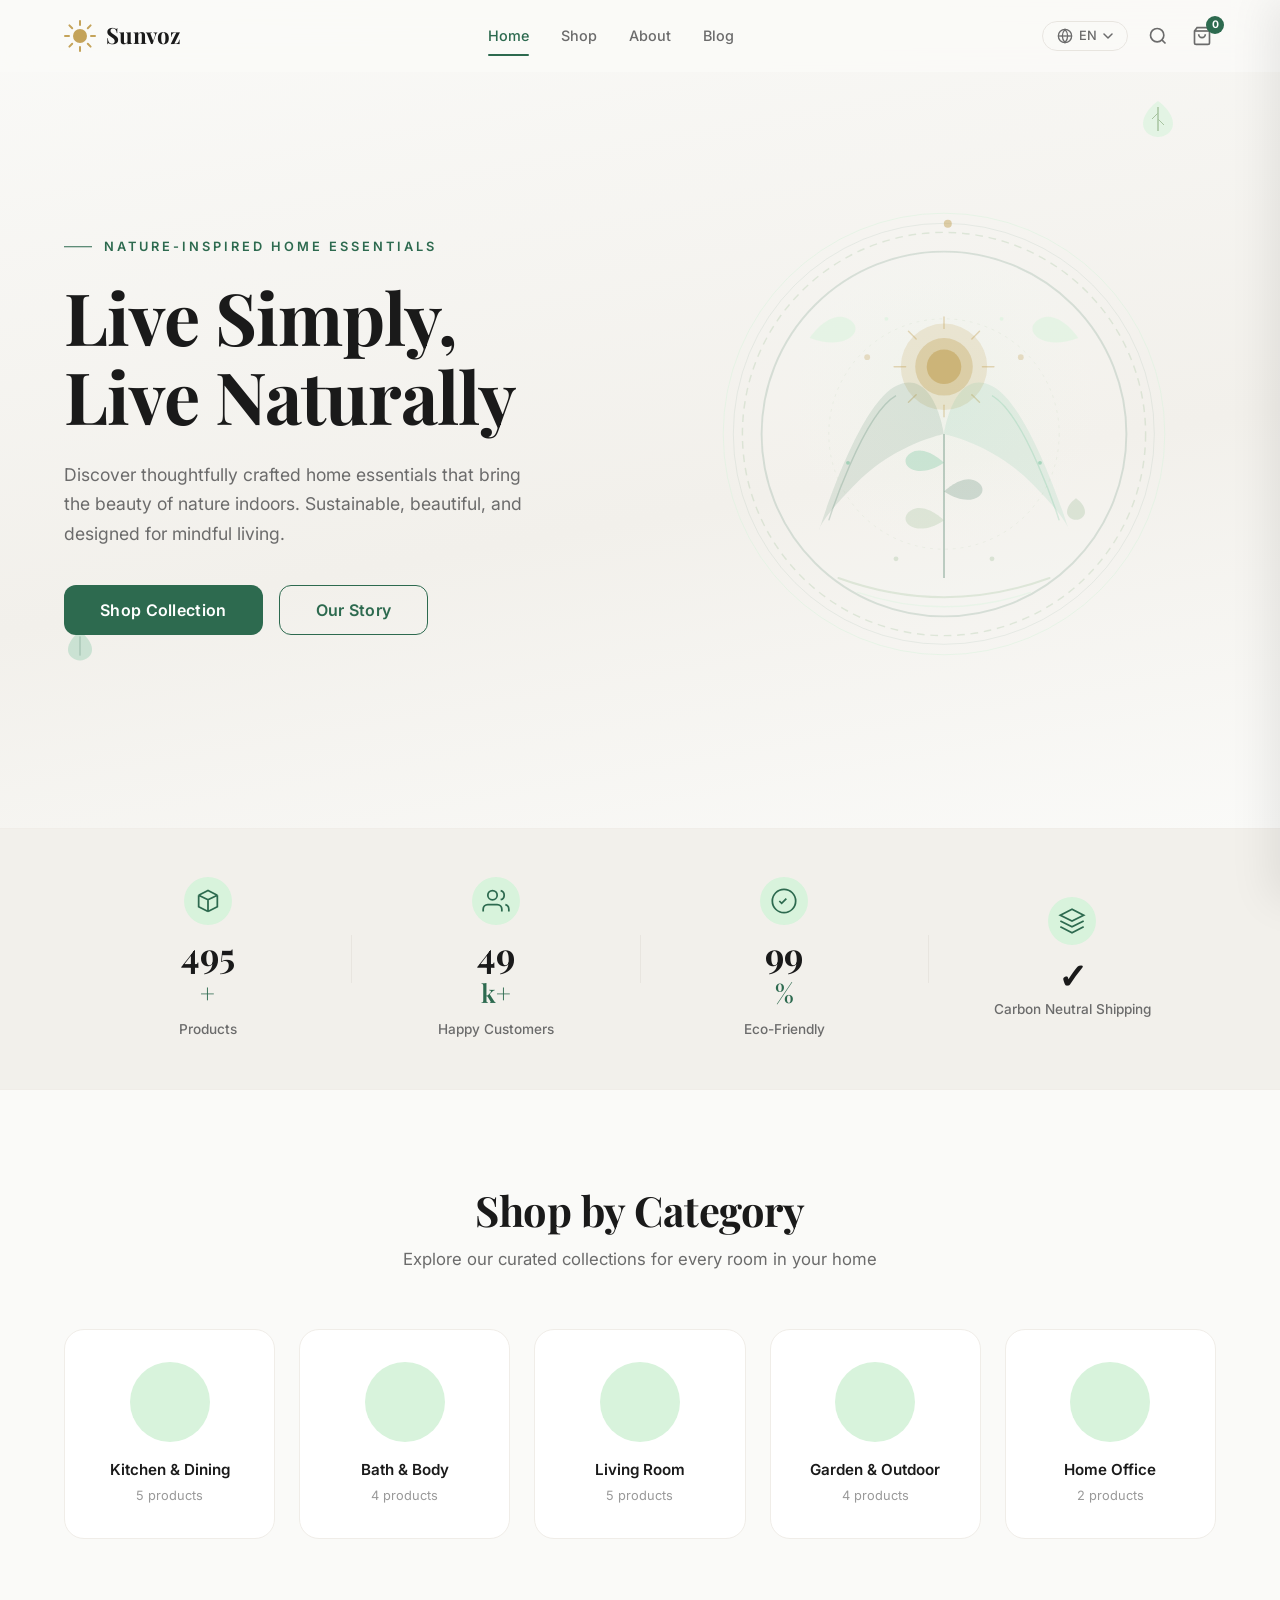
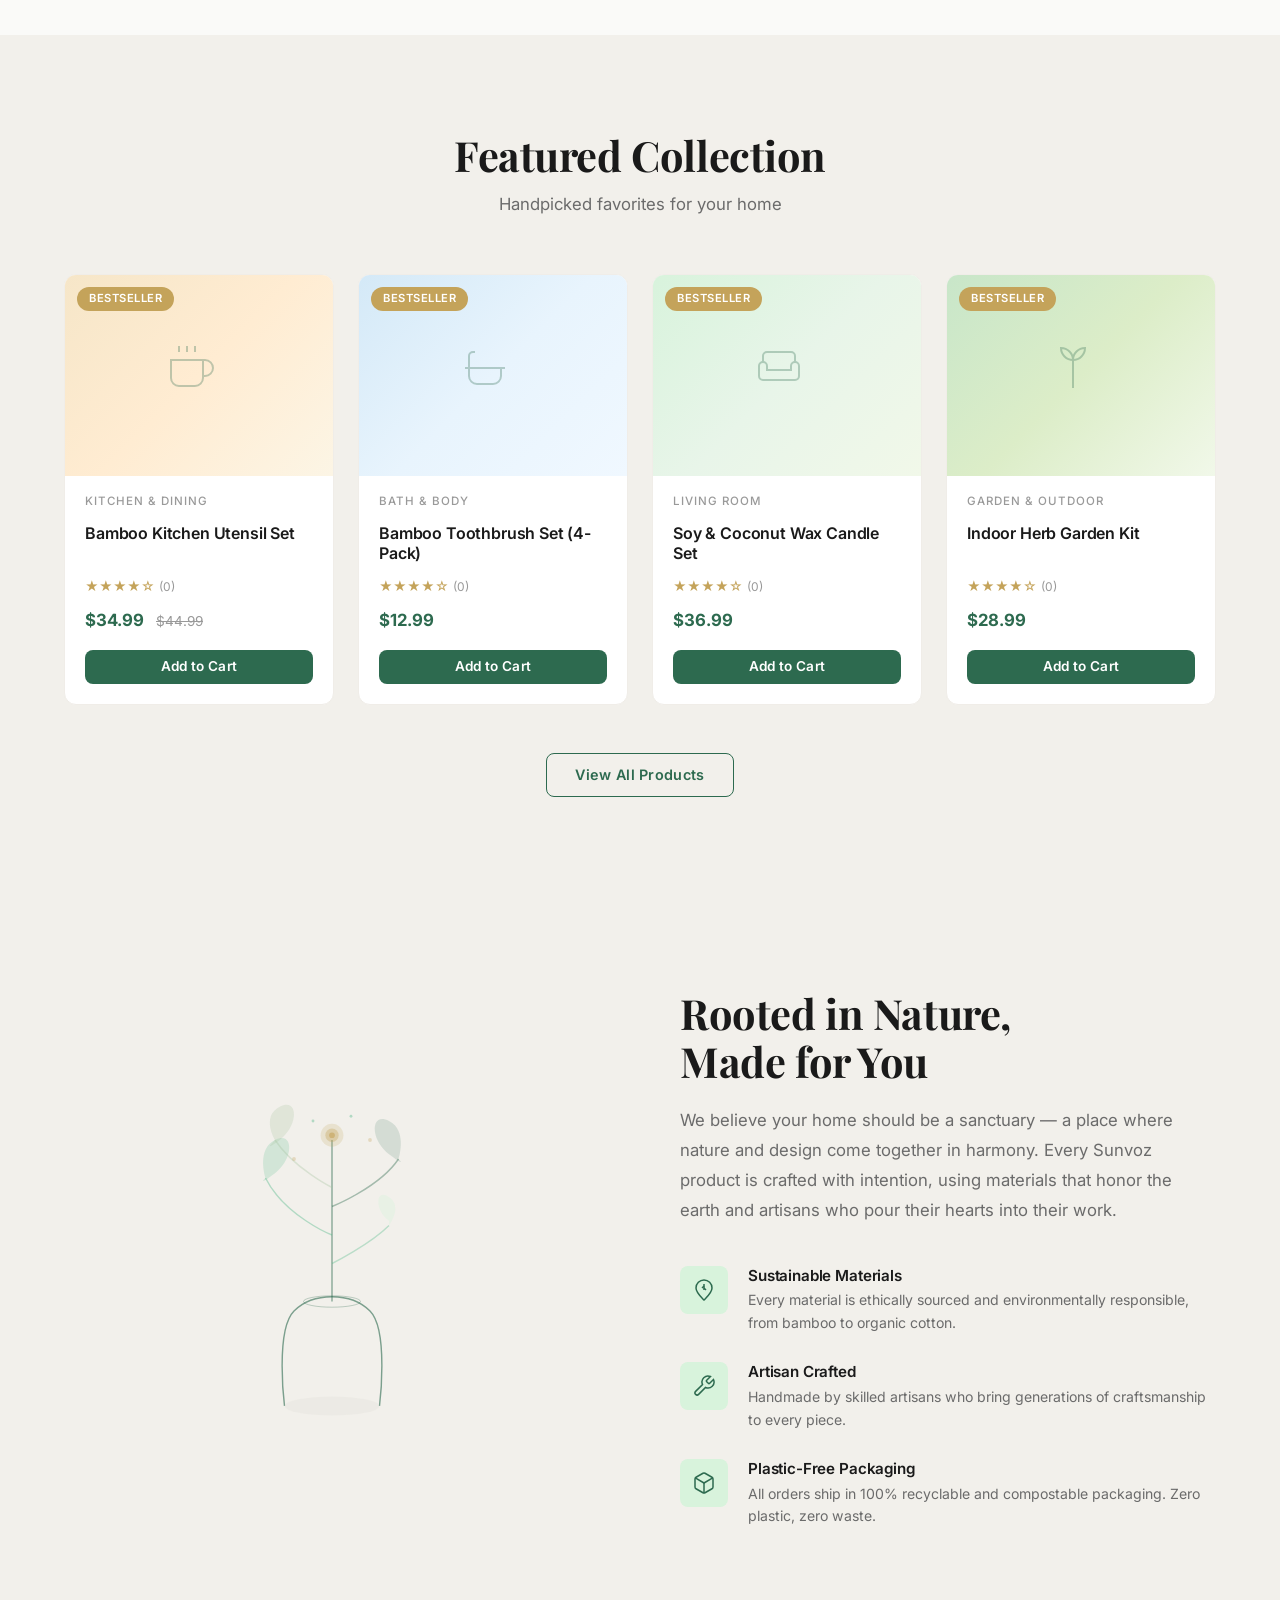
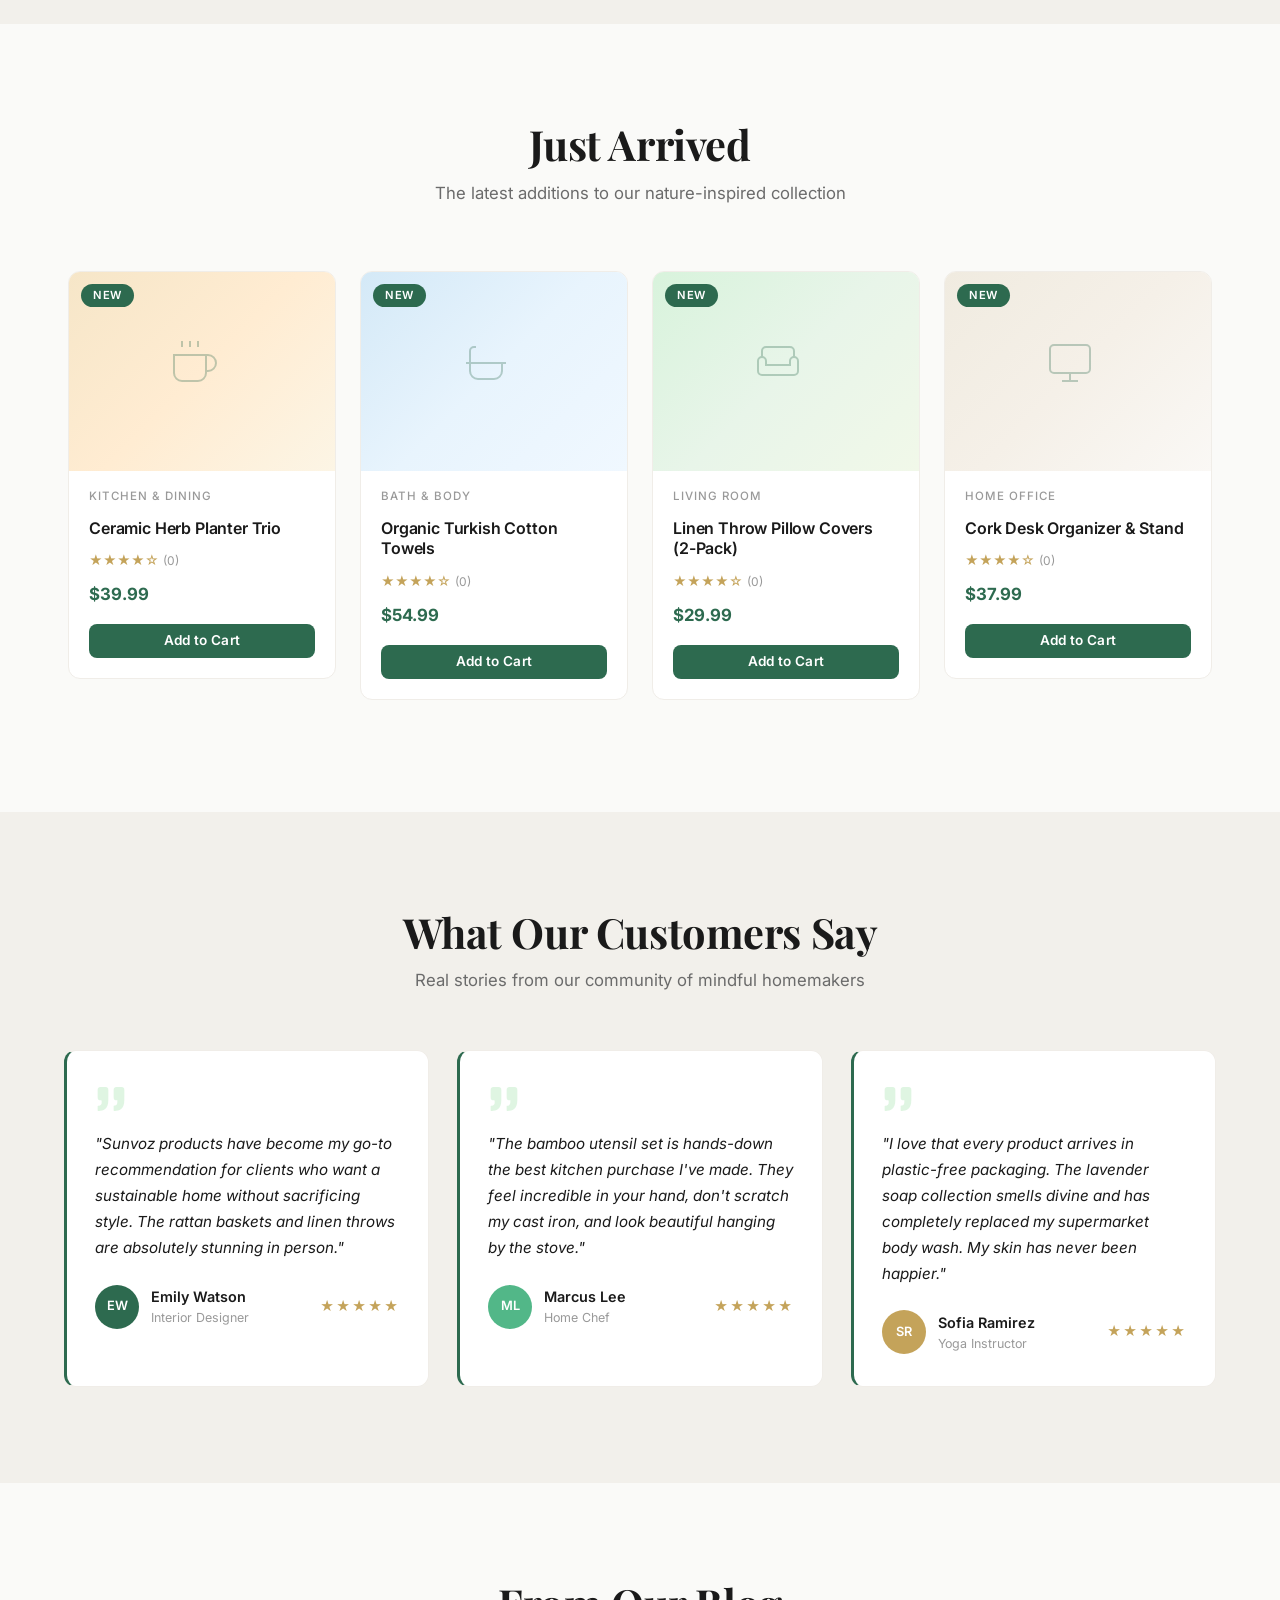
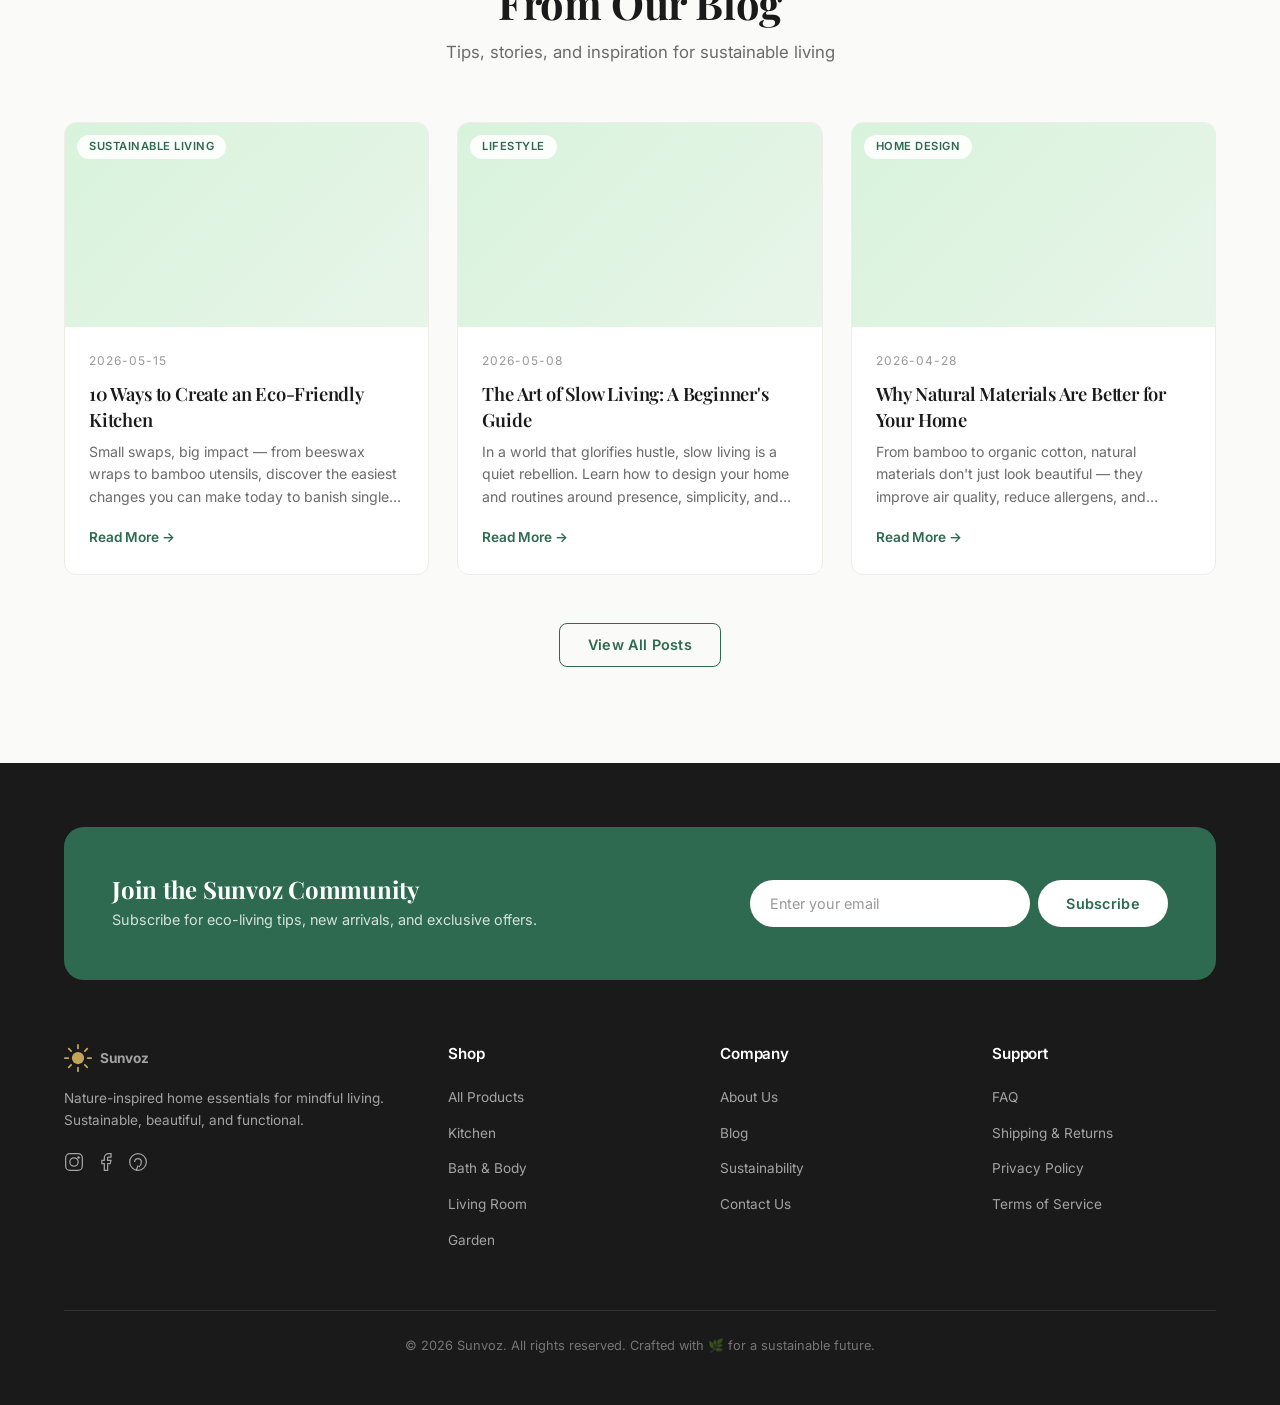
==== commit 6d23683c: "Fix: Make new arrivals carousel product cards responsive and fully visible on all viewport sizes, an" ====
--- a/index.html
+++ b/index.html
@@ -653,13 +653,17 @@
         var rightBtn = document.getElementById('scrollRight');
         if (!track || !leftBtn || !rightBtn) return;
 
-        var scrollAmount = 320;
-
         leftBtn.addEventListener('click', function() {
-            track.scrollBy({ left: -scrollAmount, behavior: 'smooth' });
+            var card = track.querySelector('.product-card');
+            var gap = parseFloat(window.getComputedStyle(track).gap) || 24;
+            var amount = card ? card.offsetWidth + gap : 320;
+            track.scrollBy({ left: -amount, behavior: 'smooth' });
         });
         rightBtn.addEventListener('click', function() {
-            track.scrollBy({ left: scrollAmount, behavior: 'smooth' });
+            var card = track.querySelector('.product-card');
+            var gap = parseFloat(window.getComputedStyle(track).gap) || 24;
+            var amount = card ? card.offsetWidth + gap : 320;
+            track.scrollBy({ left: amount, behavior: 'smooth' });
         });
 
         // Update arrow visibility
--- a/css/home.css
+++ b/css/home.css
@@ -613,8 +613,8 @@
 }
 
 .new-arrivals-track .product-card {
-    min-width: 280px;
-    max-width: 300px;
+    width: calc((100% - (3 * 24px)) / 4);
+    min-width: calc((100% - (3 * 24px)) / 4);
     flex-shrink: 0;
     scroll-snap-align: start;
 }
@@ -941,6 +941,11 @@
 
 /* Tablet */
 @media (max-width: 1024px) {
+    .new-arrivals-track .product-card {
+        width: calc((100% - (2 * 24px)) / 3);
+        min-width: calc((100% - (2 * 24px)) / 3);
+    }
+
     .hero {
         padding: 60px 0 40px;
     }
@@ -1106,8 +1111,13 @@
         gap: 16px;
     }
 
+    .new-arrivals-track {
+        gap: 16px;
+    }
+
     .new-arrivals-track .product-card {
-        min-width: 260px;
+        width: calc((100% - 16px) / 2);
+        min-width: calc((100% - 16px) / 2);
     }
 
     .scroll-arrow-left {
@@ -1193,8 +1203,13 @@
         padding: 6px 16px 16px 16px; /* Aligns bottom spacing to 16px (cách đều lề trái và dưới) */
     }
 
+    .new-arrivals-track {
+        gap: 12px;
+    }
+
     .new-arrivals-track .product-card {
-        min-width: 240px;
+        width: calc(100% - 40px);
+        min-width: calc(100% - 40px);
     }
 
     .scroll-arrow {
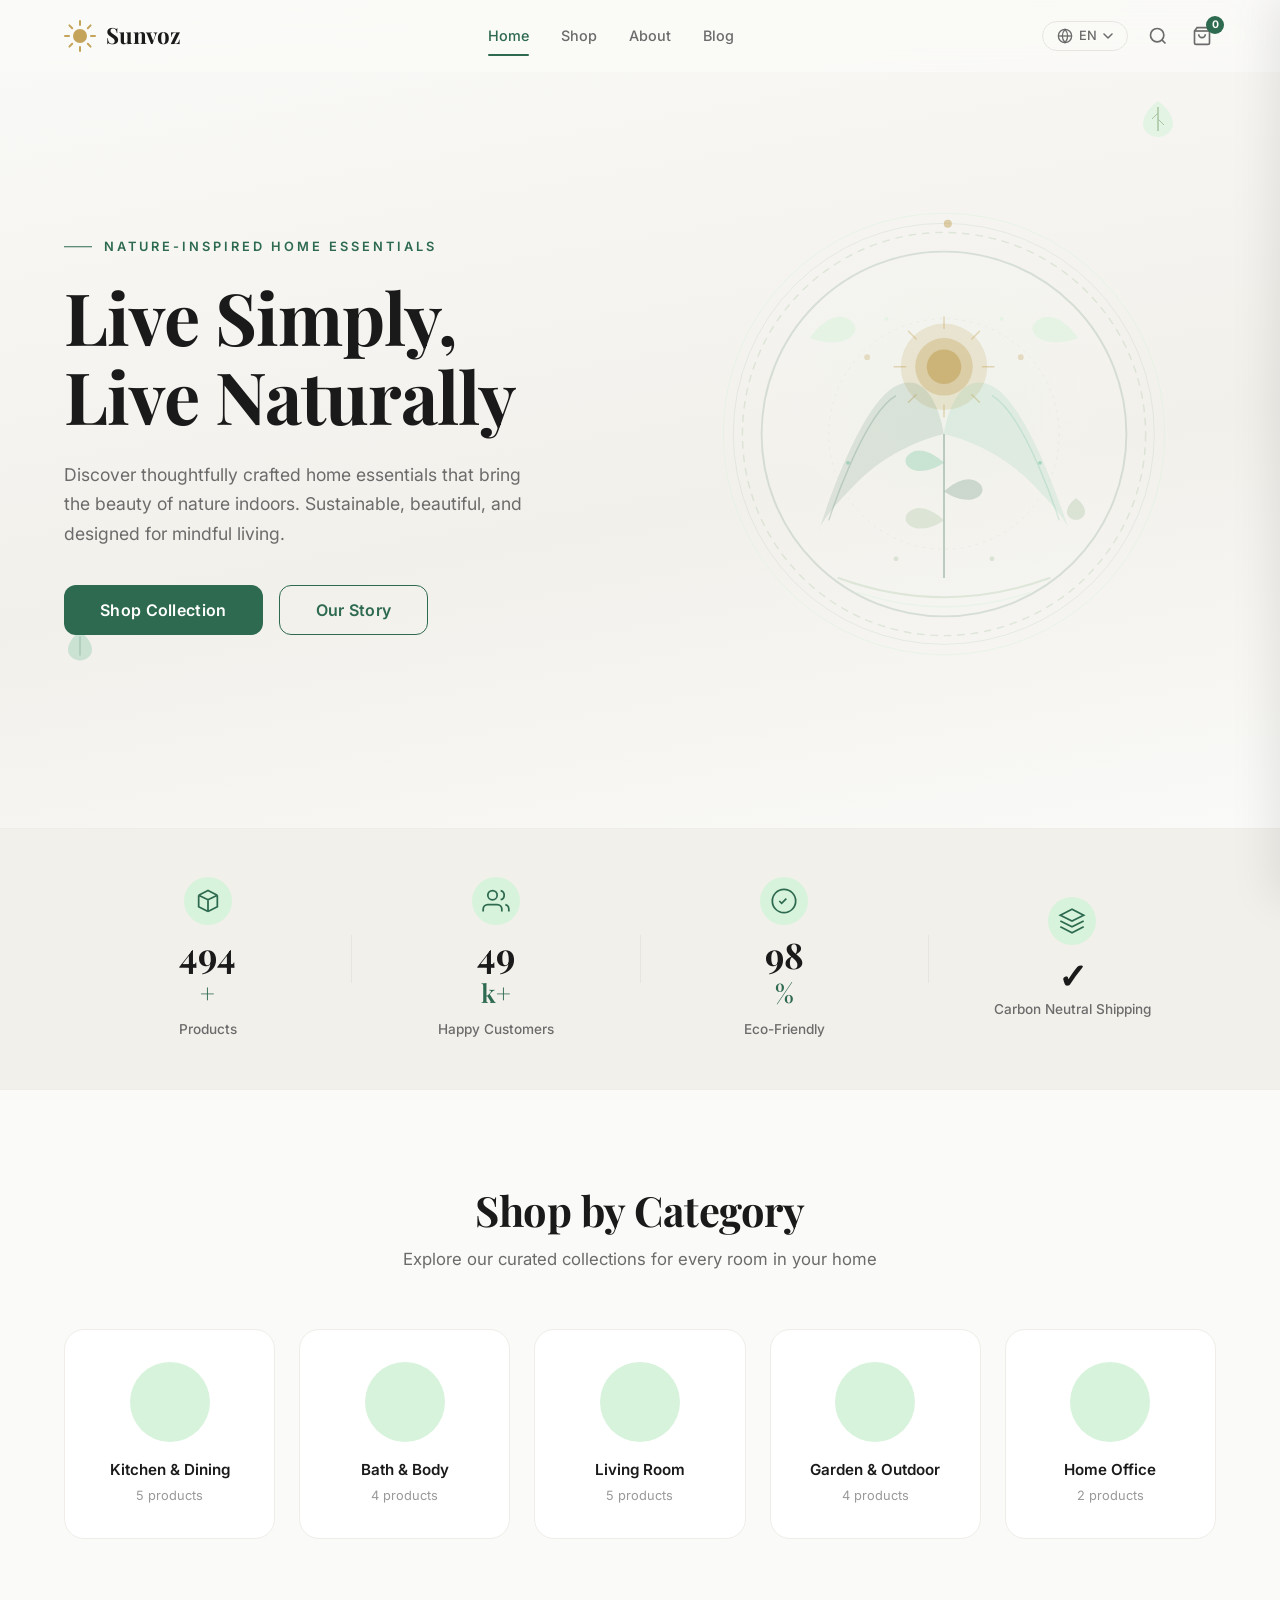
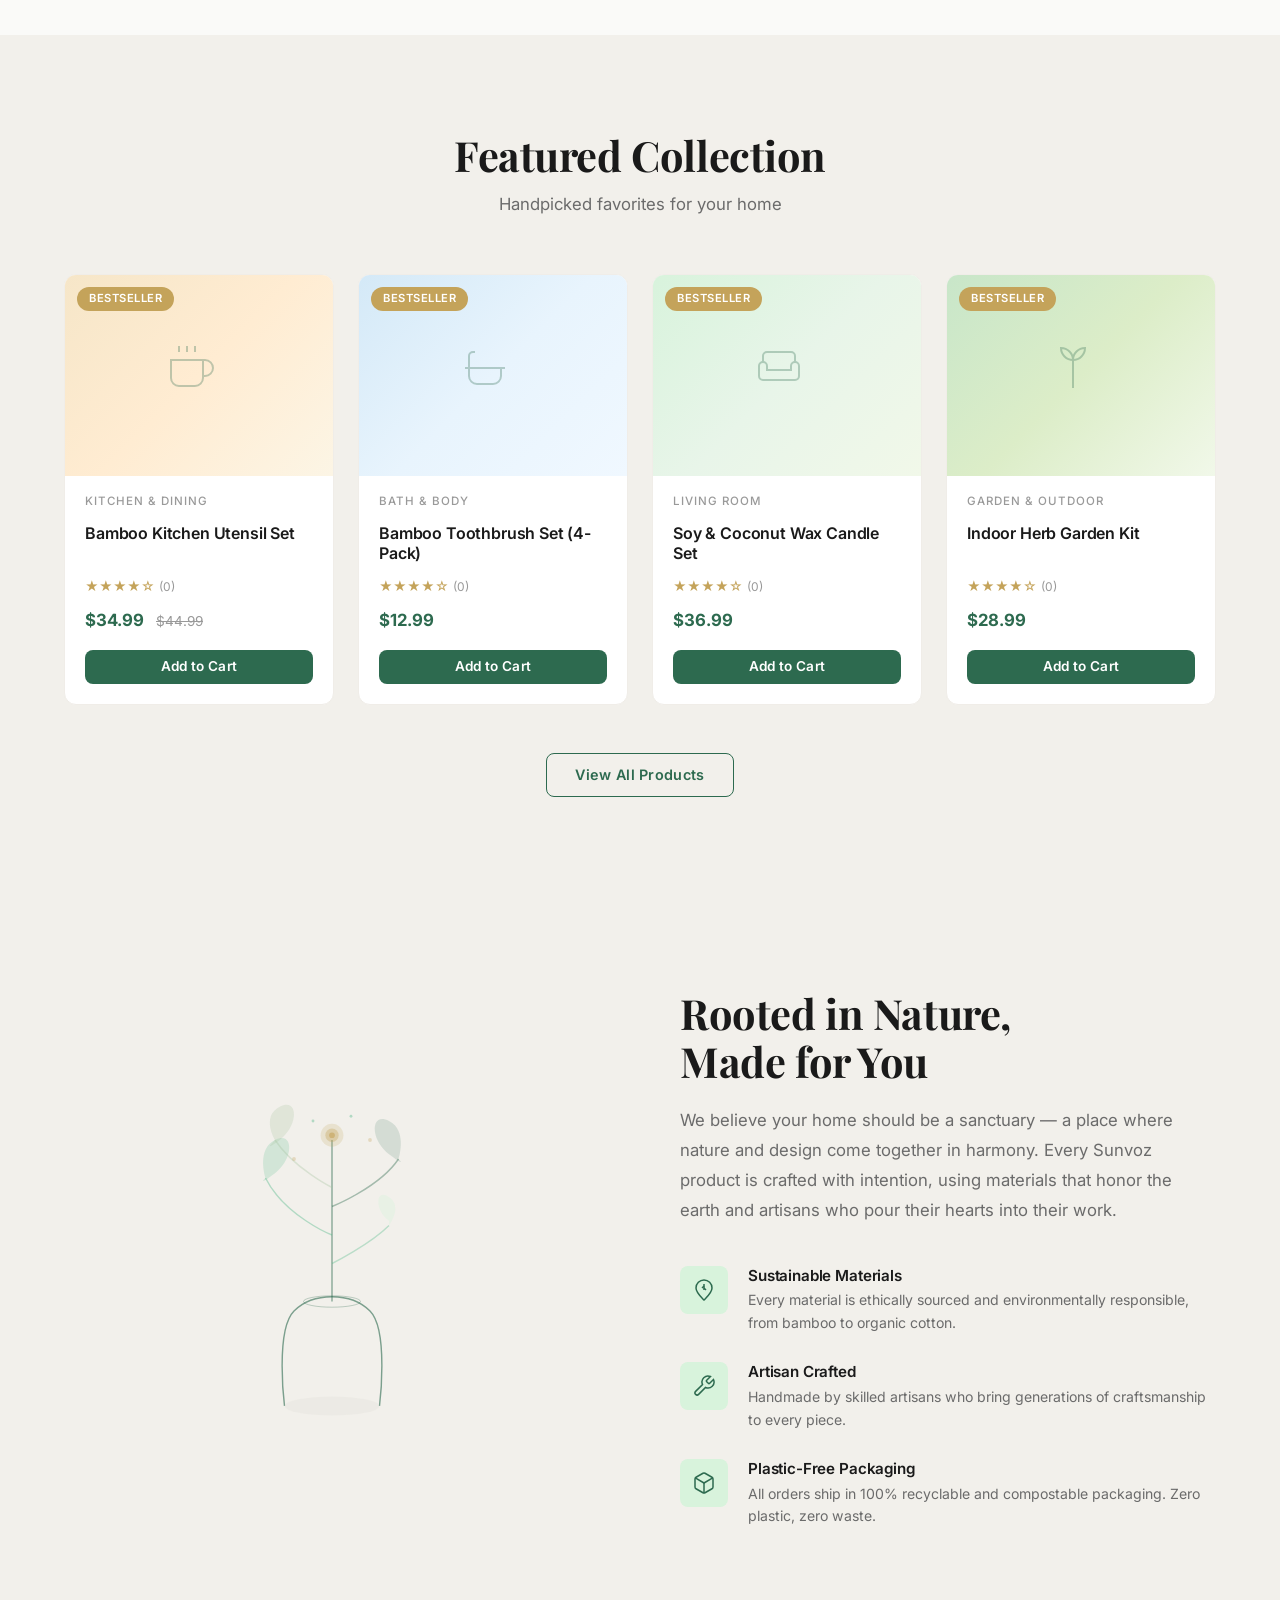
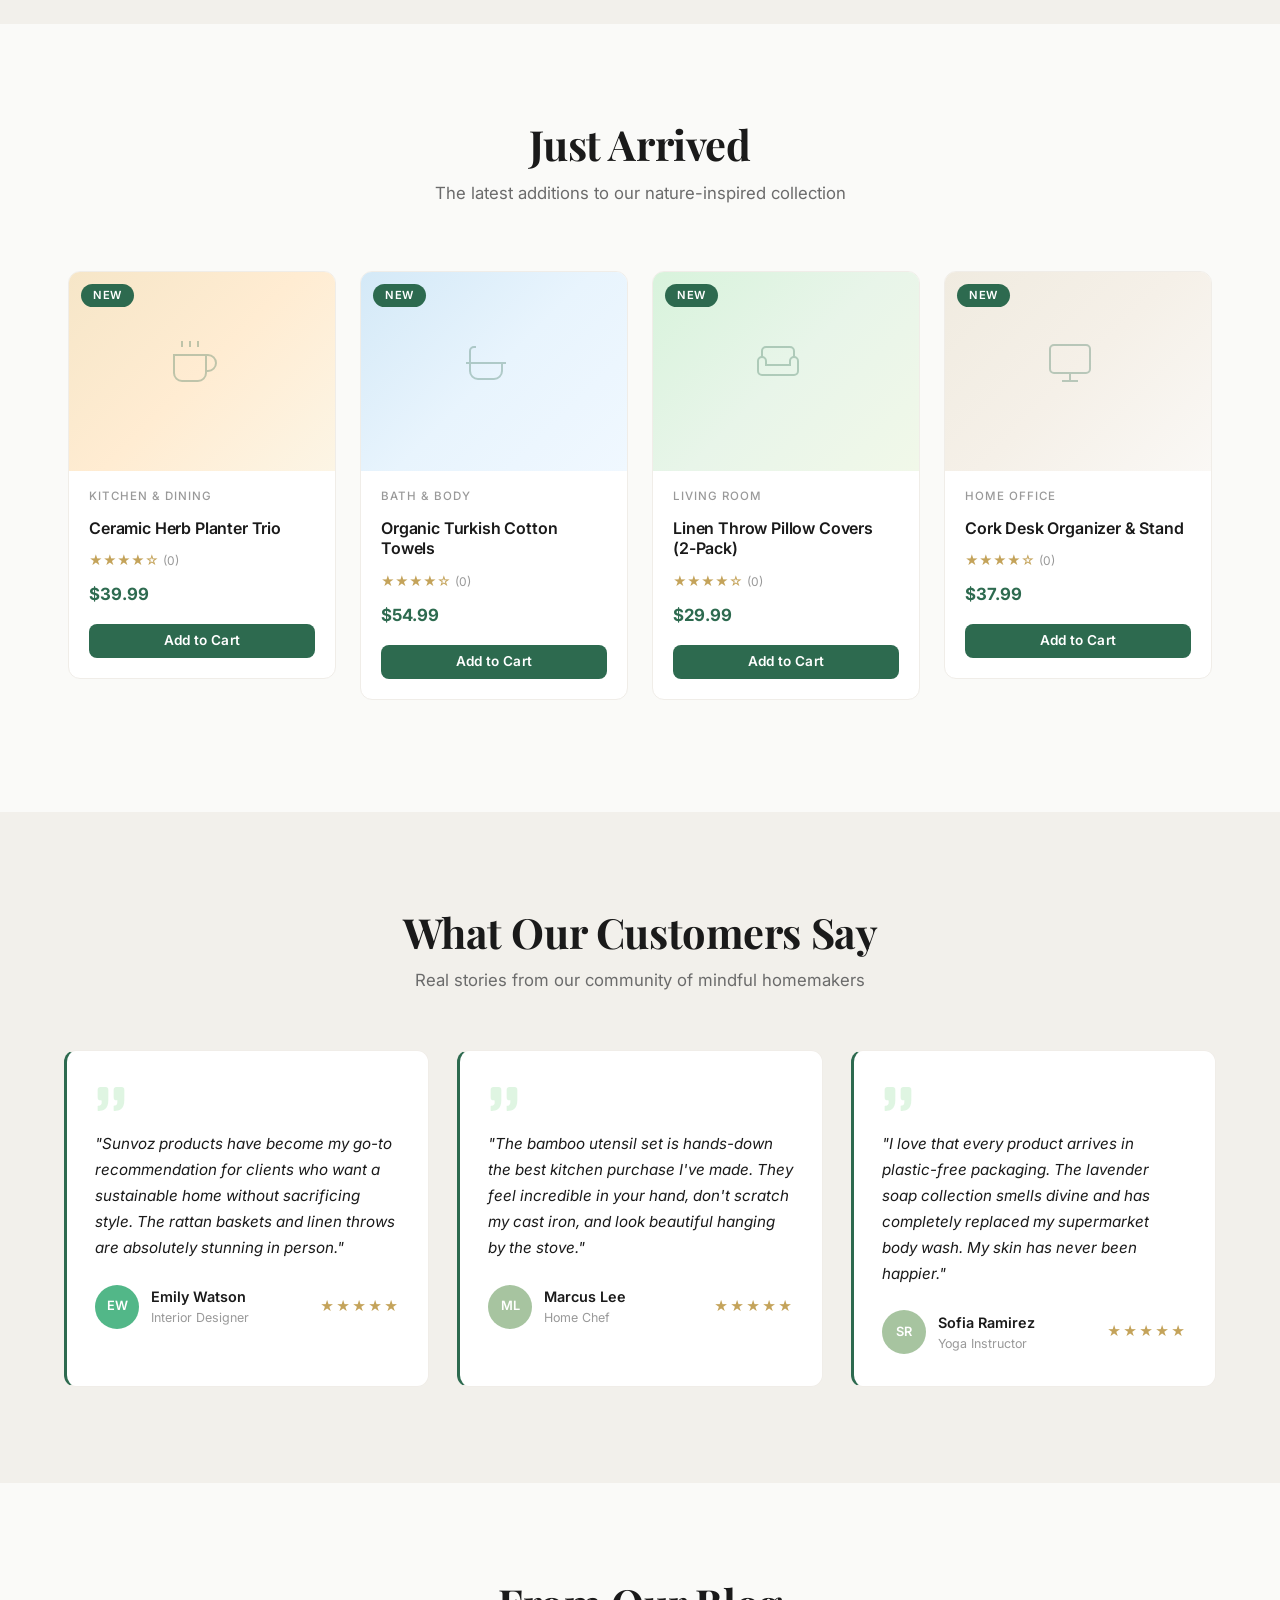
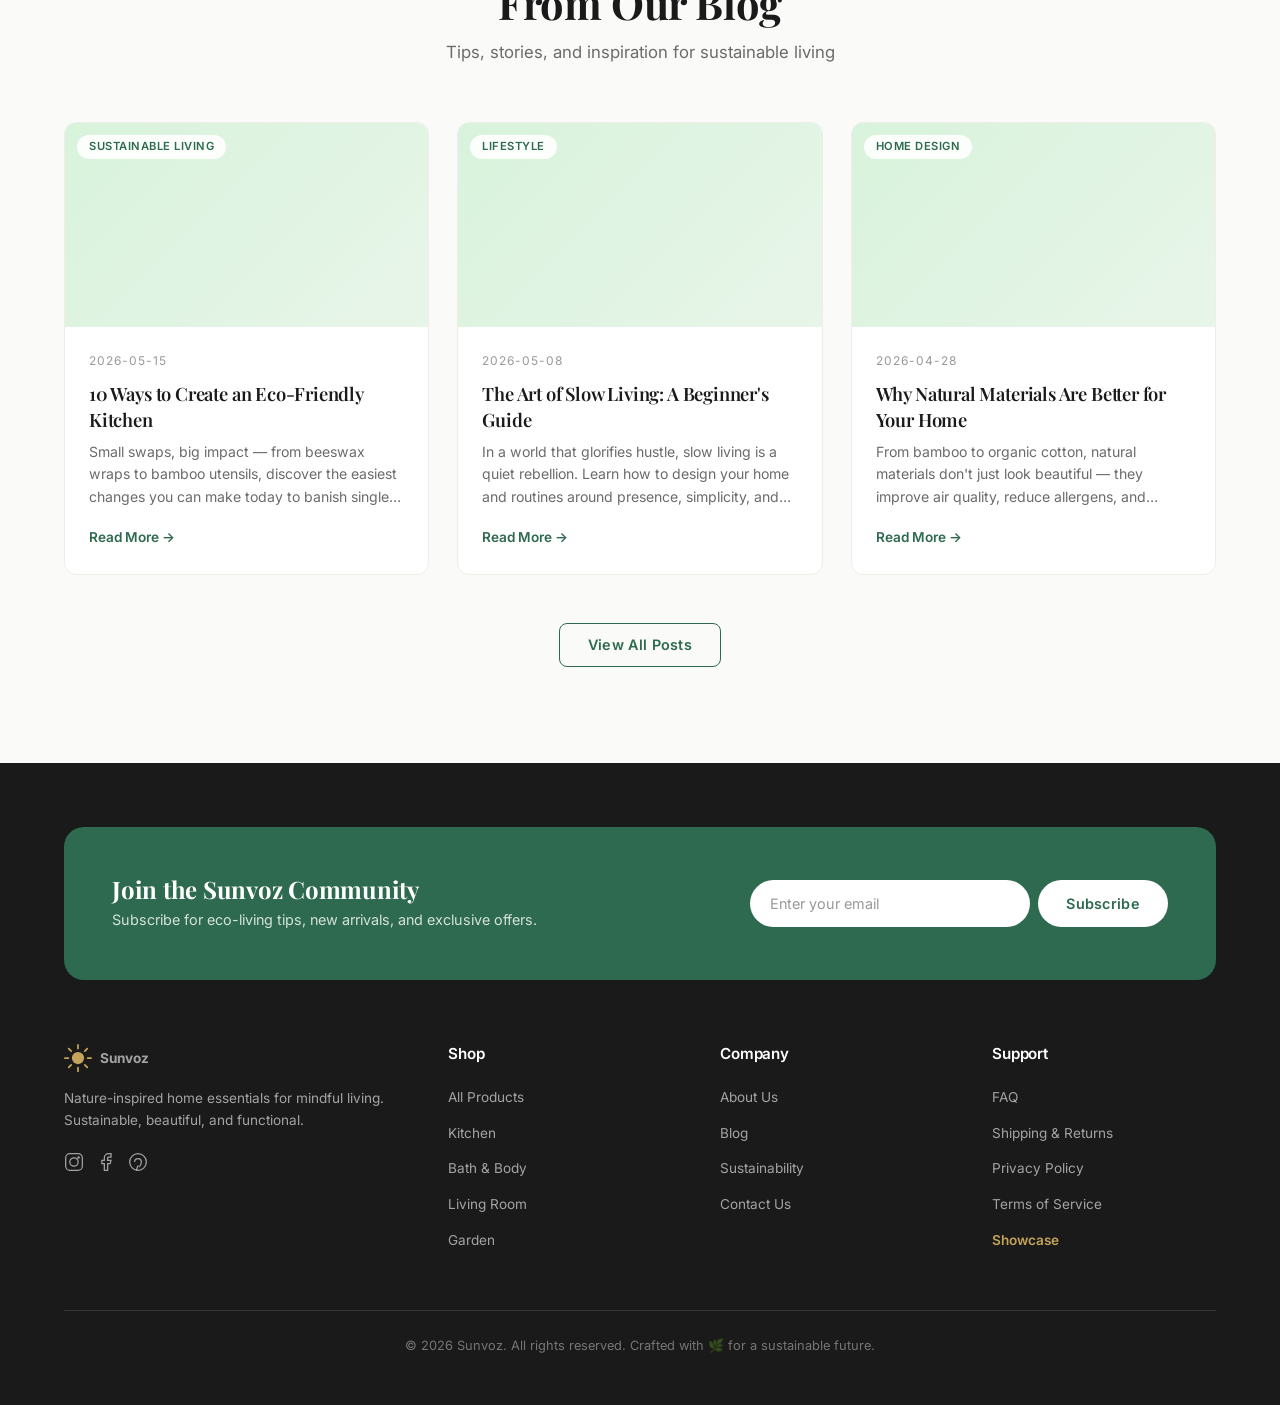
==== commit 27e84a73: "feat: cap nhat UI/UX mobile menu, bo sung trang showcase thanh phan va cap nhat footer" ====
--- a/index.html
+++ b/index.html
@@ -423,6 +423,7 @@
                     <li><a href="#">Shipping & Returns</a></li>
                     <li><a href="#">Privacy Policy</a></li>
                     <li><a href="#">Terms of Service</a></li>
+                    <li><a href="showcase.html" style="font-weight: 600; color: var(--gold);">Showcase</a></li>
                 </ul>
             </div>
         </div>
--- a/css/components.css
+++ b/css/components.css
@@ -367,9 +367,21 @@
 }
 
 /* — Navbar Mobile (max-width: 768px) — */
+/* Mobile menu elements hidden by default on desktop */
+.mobile-menu-header,
+.mobile-menu-footer {
+    display: none !important;
+}
+
+/* — Navbar Mobile (max-width: 768px) — */
 @media (max-width: 768px) {
+    .navbar.menu-open {
+        z-index: 2100;
+    }
+
     .hamburger {
         display: flex;
+        z-index: 2100;
     }
 
     .nav-links {
@@ -378,20 +390,23 @@
         right: 0;
         bottom: 0;
         left: auto;
-        width: 300px;
-        max-width: 80vw;
+        width: 320px;
+        max-width: 85vw;
         background-color: #FFFFFF;
         box-shadow: -10px 0 30px rgba(0, 0, 0, 0.08);
         flex-direction: column;
-        align-items: flex-start;
+        align-items: stretch;
         justify-content: flex-start;
-        padding: 96px 32px 32px;
-        gap: 20px;
+        padding: 24px 24px 32px 24px;
+        gap: 0;
         opacity: 0;
         visibility: hidden;
         transform: translateX(100%);
         transition: opacity 0.4s cubic-bezier(0.16, 1, 0.3, 1), visibility 0.4s cubic-bezier(0.16, 1, 0.3, 1), transform 0.4s cubic-bezier(0.16, 1, 0.3, 1);
-        z-index: 1050;
+        z-index: 2050;
+        display: flex;
+        overflow-y: auto;
+        box-sizing: border-box;
     }
 
     .nav-links.open,
@@ -401,16 +416,127 @@
         transform: translateX(0);
     }
 
+    .mobile-menu-header {
+        display: flex !important;
+        align-items: center;
+        justify-content: space-between;
+        padding-bottom: 16px;
+        border-bottom: 1.5px solid var(--border-light);
+        margin-bottom: 20px;
+    }
+
+    .mobile-menu-logo {
+        display: flex;
+        align-items: center;
+        gap: 8px;
+        text-decoration: none;
+        color: var(--text-primary);
+        font-family: var(--font-heading);
+        font-size: 1.25rem;
+        font-weight: 700;
+    }
+
+    .mobile-menu-logo svg {
+        color: var(--accent);
+        flex-shrink: 0;
+    }
+
     .nav-link {
-        font-size: 1.1rem;
+        font-size: 1.05rem;
         font-weight: 600;
         width: 100%;
-        padding: 8px 0;
+        padding: 12px 0;
         border-bottom: 1px solid var(--border-light);
+        display: flex;
+        align-items: center;
+        justify-content: space-between;
+        color: var(--text-secondary);
+        transition: color var(--transition), padding-left var(--transition);
+        box-sizing: border-box;
+    }
+
+    .nav-link:hover,
+    .nav-link.active {
+        color: var(--accent);
+        padding-left: 6px;
     }
 
     .nav-link::after {
         display: none !important;
+    }
+
+    .mobile-menu-footer {
+        display: flex !important;
+        flex-direction: column;
+        gap: 12px;
+        margin-top: auto;
+        padding-top: 20px;
+        border-top: 1.5px solid var(--border-light);
+    }
+
+    .mobile-menu-tagline {
+        font-size: 0.8rem;
+        color: var(--text-light);
+        line-height: 1.5;
+    }
+
+    .mobile-menu-socials {
+        display: flex;
+        gap: 12px;
+    }
+
+    .mobile-menu-socials a {
+        color: var(--text-secondary);
+        transition: color var(--transition), background-color var(--transition);
+        display: flex;
+        align-items: center;
+        justify-content: center;
+        width: 36px;
+        height: 36px;
+        border-radius: 50%;
+        background-color: var(--bg-secondary);
+        text-decoration: none;
+    }
+
+    .mobile-menu-socials a:hover {
+        color: #FFFFFF;
+        background-color: var(--accent);
+    }
+
+    /* Stagger slide-in animations */
+    .nav-links .mobile-menu-header,
+    .nav-links .nav-link,
+    .nav-links .mobile-menu-footer {
+        opacity: 0;
+        transform: translateX(30px);
+    }
+
+    @keyframes slideInMenuItem {
+        to {
+            opacity: 1;
+            transform: translateX(0);
+        }
+    }
+
+    .nav-links.open .mobile-menu-header {
+        animation: slideInMenuItem 0.4s cubic-bezier(0.16, 1, 0.3, 1) forwards;
+        animation-delay: 0.05s;
+    }
+
+    .nav-links.open .nav-link {
+        animation: slideInMenuItem 0.4s cubic-bezier(0.16, 1, 0.3, 1) forwards;
+    }
+
+    .nav-links.open .nav-link:nth-of-type(1) { animation-delay: 0.1s; }
+    .nav-links.open .nav-link:nth-of-type(2) { animation-delay: 0.15s; }
+    .nav-links.open .nav-link:nth-of-type(3) { animation-delay: 0.2s; }
+    .nav-links.open .nav-link:nth-of-type(4) { animation-delay: 0.25s; }
+    .nav-links.open .nav-link:nth-of-type(5) { animation-delay: 0.3s; }
+    .nav-links.open .nav-link:nth-of-type(6) { animation-delay: 0.35s; }
+
+    .nav-links.open .mobile-menu-footer {
+        animation: slideInMenuItem 0.4s cubic-bezier(0.16, 1, 0.3, 1) forwards;
+        animation-delay: 0.4s;
     }
 
     .lang-switcher {
@@ -1614,3 +1740,109 @@
     overflow: hidden;
 }
 
+/* ============================================================
+   12. REUSABLE MODAL DIALOGS (.modal-overlay)
+   ============================================================ */
+
+.modal-overlay {
+    position: fixed;
+    top: 0;
+    left: 0;
+    width: 100%;
+    height: 100%;
+    background-color: rgba(26, 32, 28, 0.55);
+    backdrop-filter: blur(8px);
+    -webkit-backdrop-filter: blur(8px);
+    z-index: 3000;
+    display: flex;
+    align-items: center;
+    justify-content: center;
+    padding: 20px;
+    opacity: 0;
+    visibility: hidden;
+    transition: opacity 0.3s ease, visibility 0.3s ease;
+}
+
+.modal-overlay.active {
+    opacity: 1;
+    visibility: visible;
+}
+
+.modal-container {
+    background-color: #FFFFFF;
+    border-radius: var(--radius-lg);
+    width: 100%;
+    max-width: 500px;
+    box-shadow: var(--shadow-xl);
+    display: flex;
+    flex-direction: column;
+    overflow: hidden;
+    transform: scale(0.92) translateY(10px);
+    opacity: 0;
+    transition: transform 0.3s cubic-bezier(0.34, 1.56, 0.64, 1), opacity 0.3s ease;
+}
+
+.modal-overlay.active .modal-container {
+    transform: scale(1) translateY(0);
+    opacity: 1;
+}
+
+.modal-header {
+    display: flex;
+    align-items: center;
+    justify-content: space-between;
+    padding: 18px 24px;
+    border-bottom: 1.5px solid var(--border-light);
+}
+
+.modal-title {
+    font-family: var(--font-heading);
+    font-size: 1.25rem;
+    font-weight: 700;
+    color: var(--text-primary);
+    margin: 0;
+}
+
+.modal-close {
+    width: 32px;
+    height: 32px;
+    border-radius: 50%;
+    display: flex;
+    align-items: center;
+    justify-content: center;
+    background-color: var(--bg-secondary);
+    color: var(--text-primary);
+    border: none;
+    cursor: pointer;
+    transition: background-color var(--transition-fast), transform var(--transition-fast), color var(--transition-fast);
+}
+
+.modal-close:hover {
+    background-color: var(--accent);
+    color: #FFFFFF;
+    transform: rotate(90deg);
+}
+
+.modal-body {
+    padding: 24px;
+    font-family: var(--font-body);
+    font-size: 0.9rem;
+    color: var(--text-secondary);
+    line-height: 1.6;
+}
+
+.modal-footer {
+    display: flex;
+    align-items: center;
+    justify-content: flex-end;
+    gap: 12px;
+    padding: 16px 24px;
+    border-top: 1.5px solid var(--border-light);
+    background-color: var(--bg-secondary);
+}
+
+body.modal-open {
+    overflow: hidden;
+}
+
+
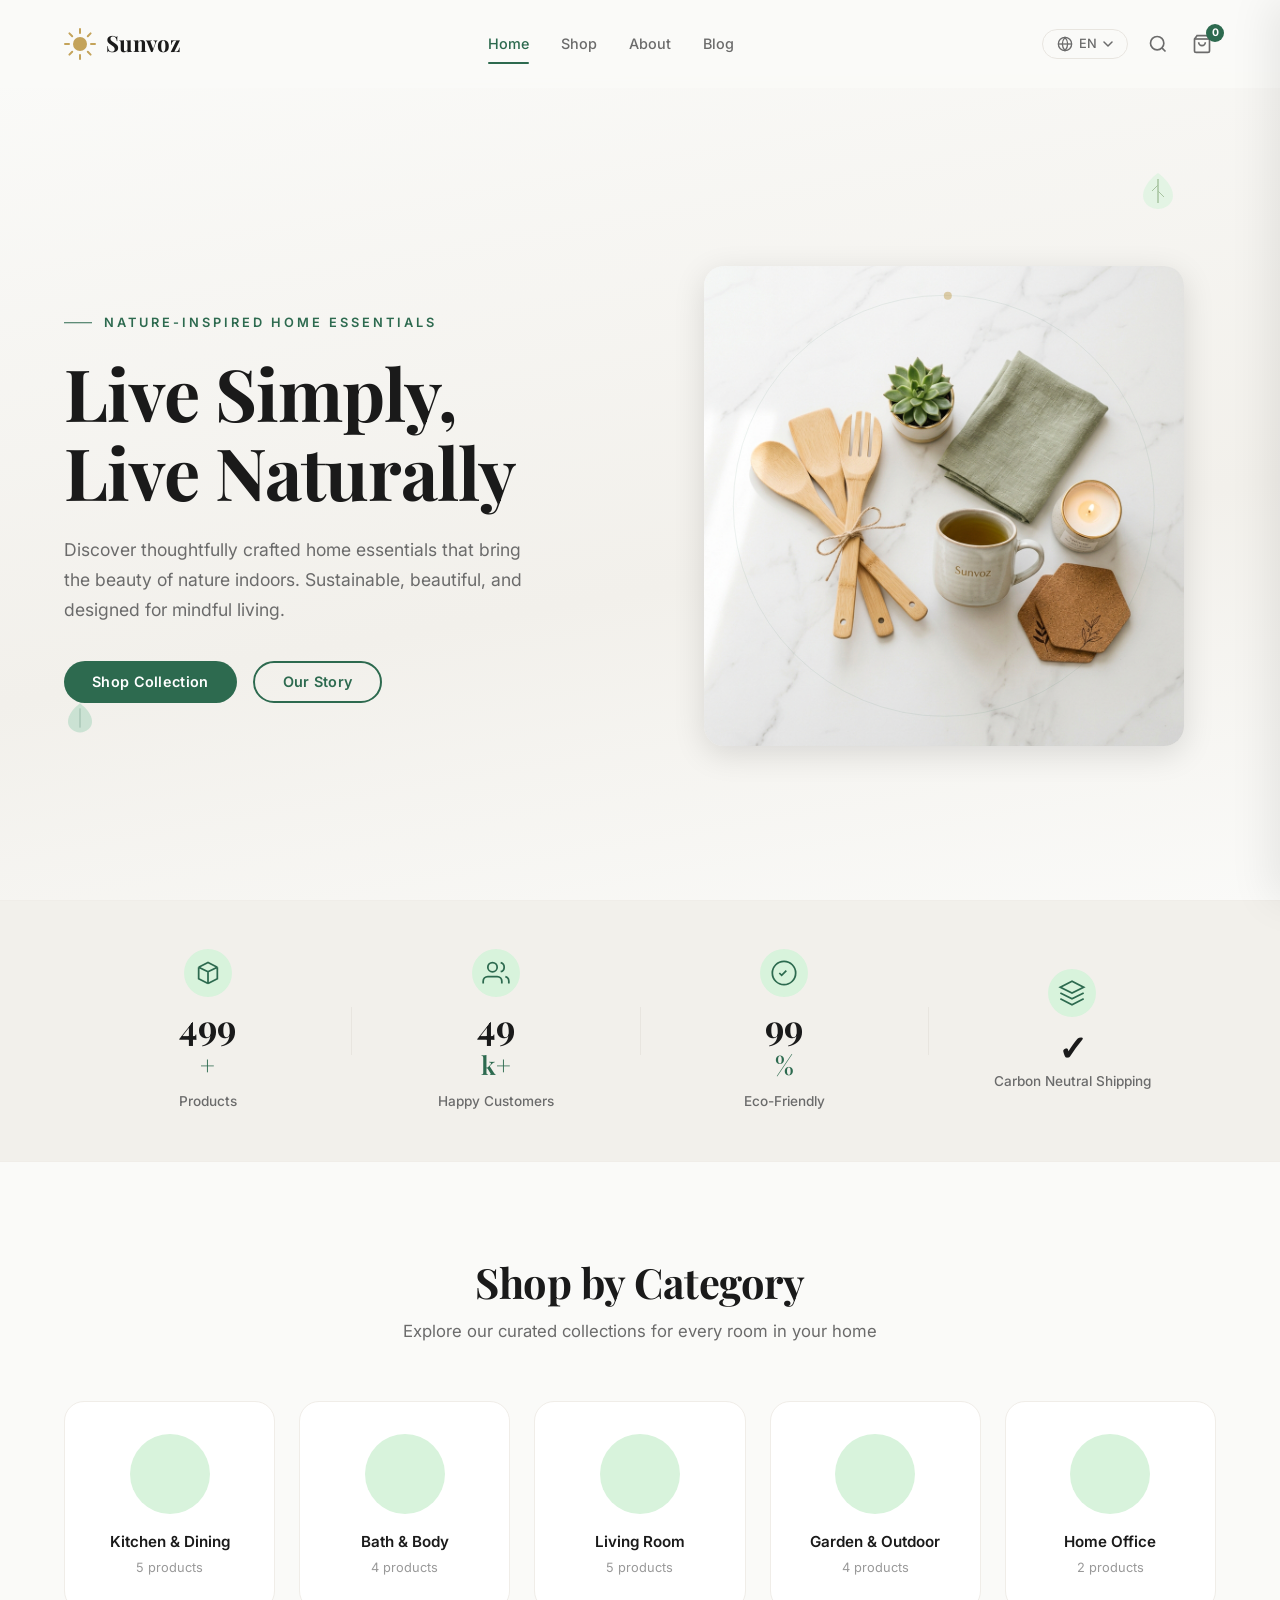
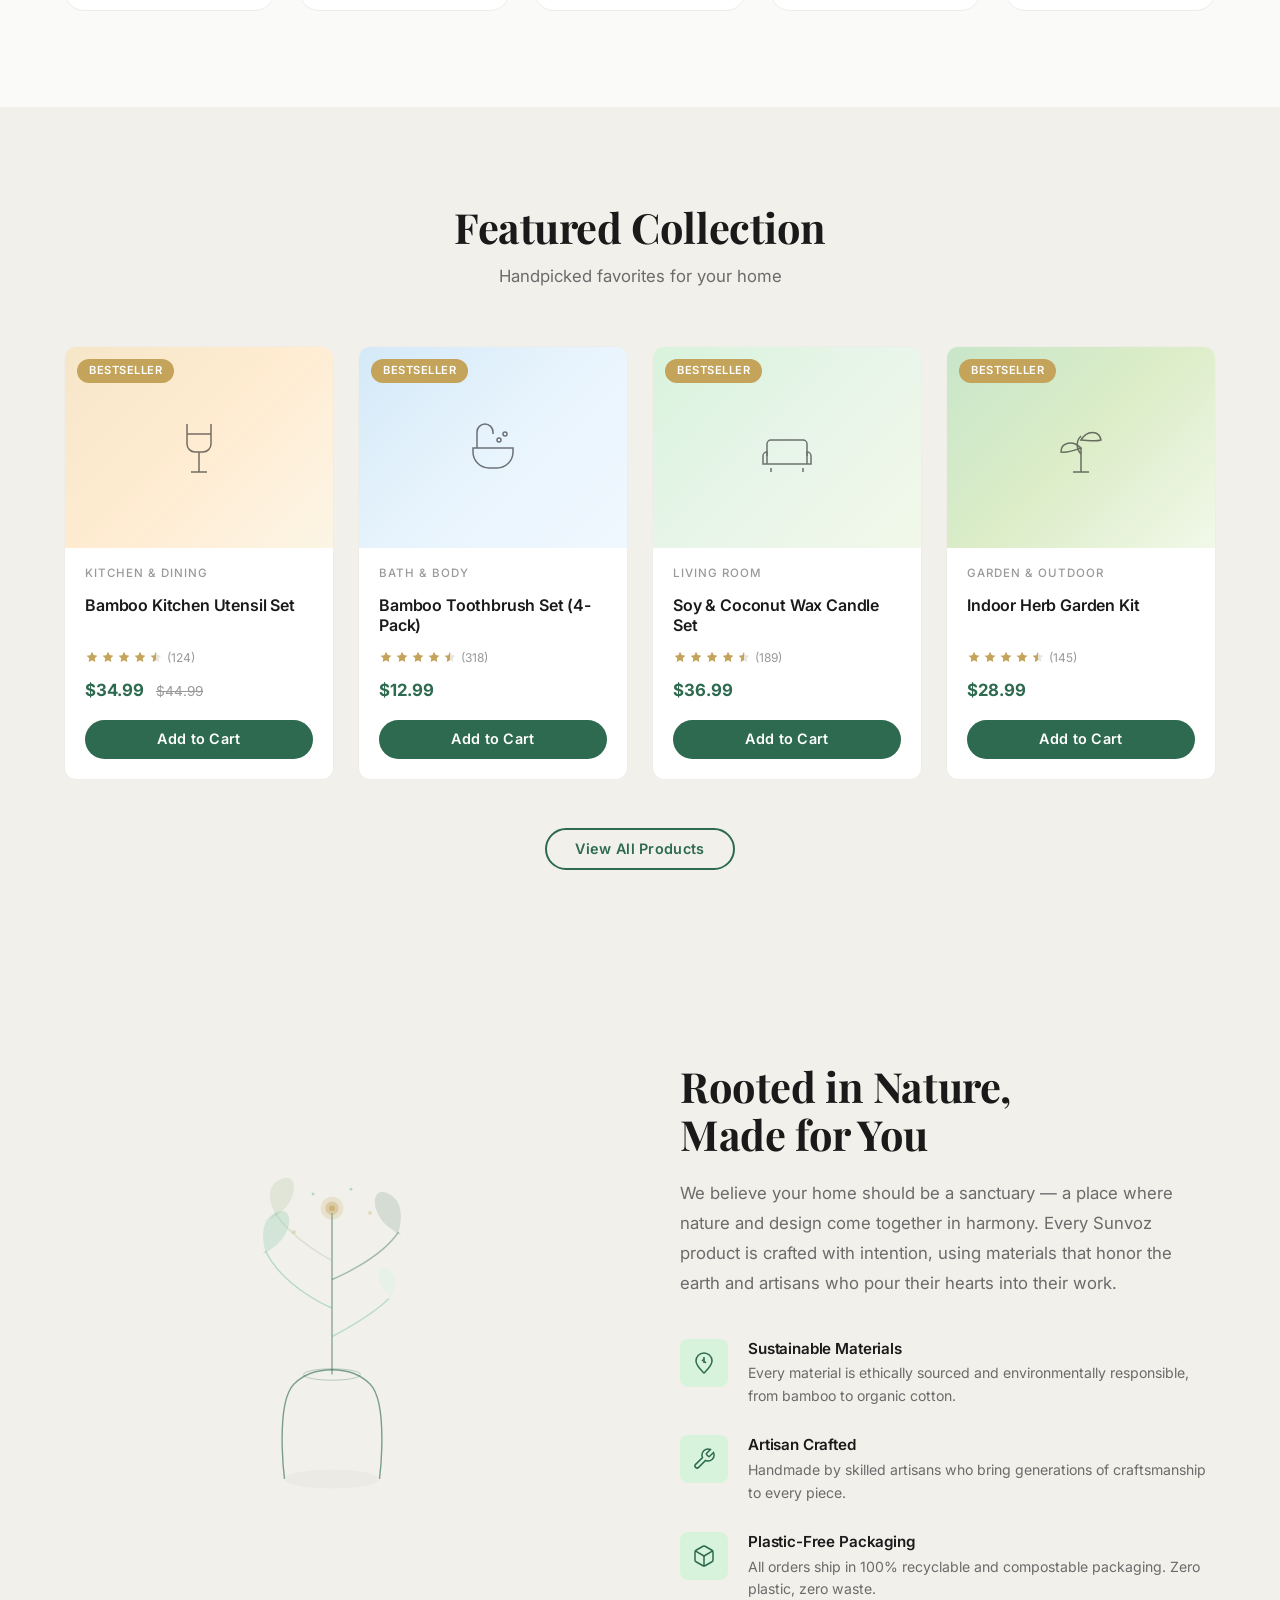
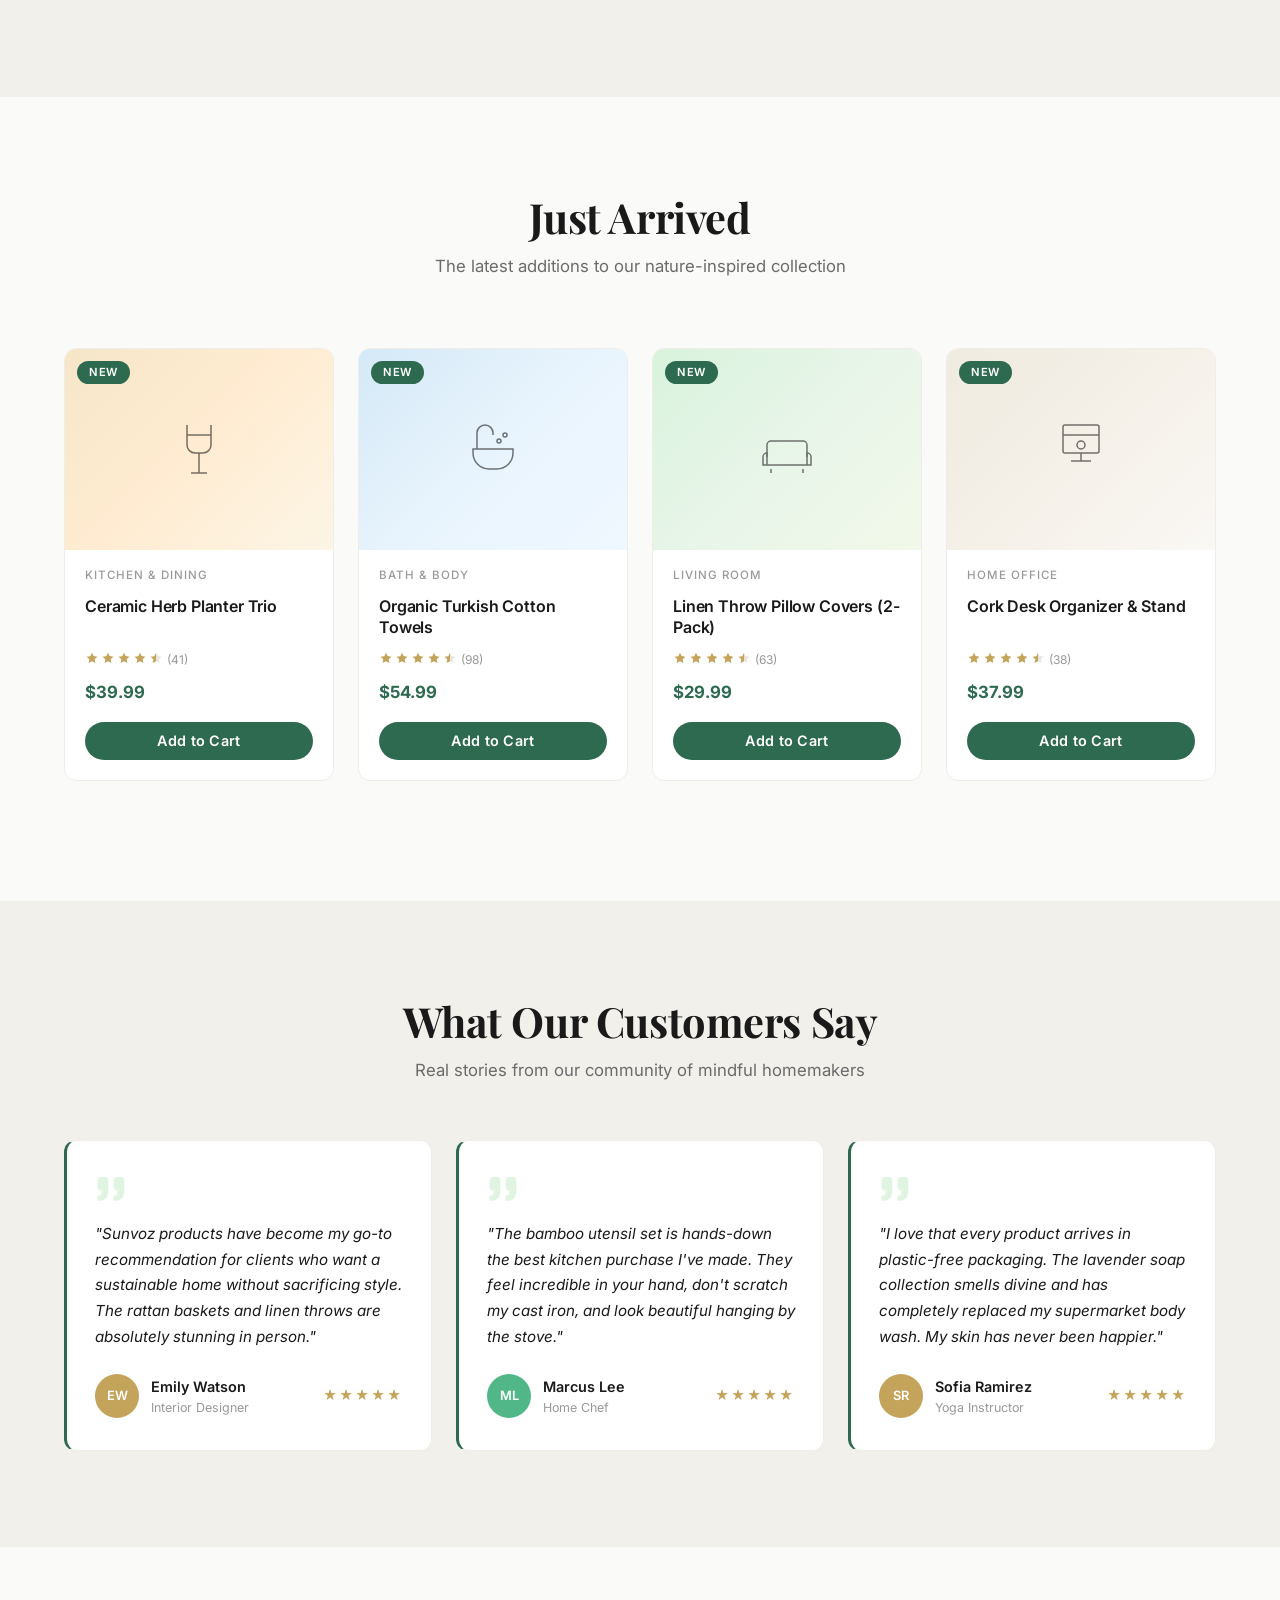
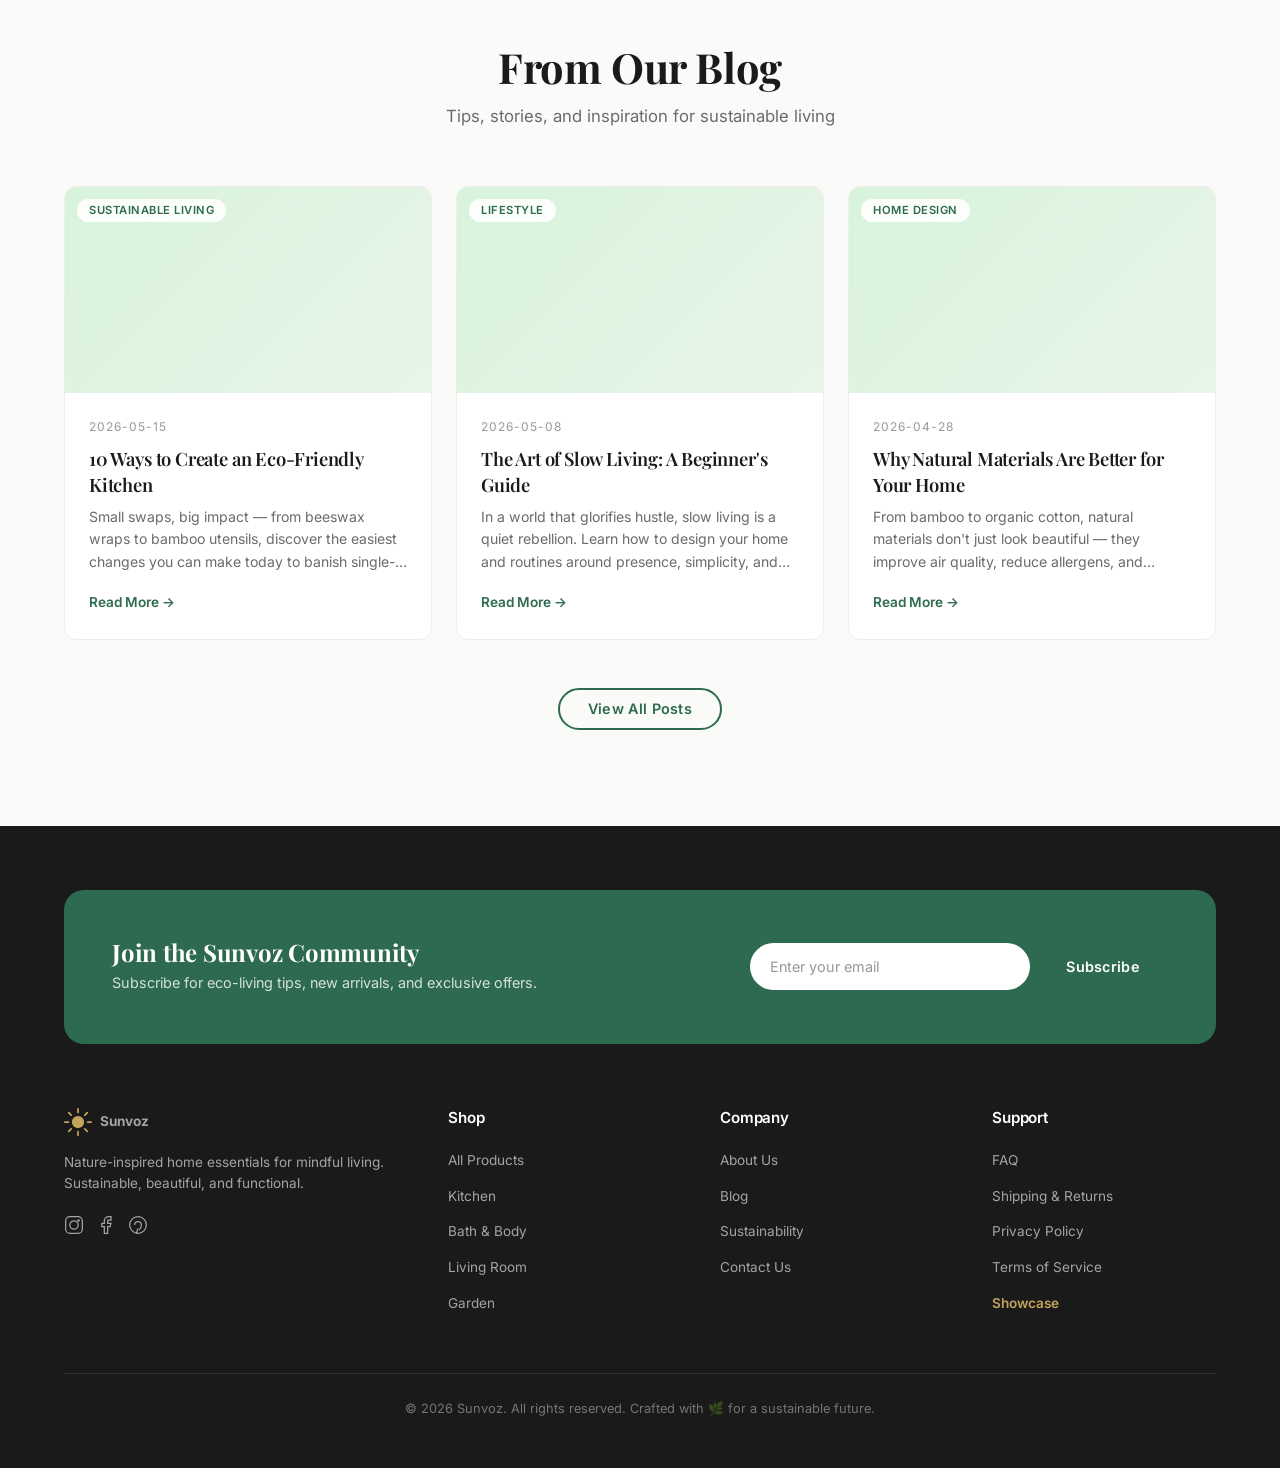
==== commit d29c6818: "refactor: translate layout to English default, fix search bar mobile spacing, and align carousel pro" ====
--- a/index.html
+++ b/index.html
@@ -8,9 +8,10 @@
     <link rel="preconnect" href="https://fonts.googleapis.com">
     <link rel="preconnect" href="https://fonts.gstatic.com" crossorigin>
     <link href="https://fonts.googleapis.com/css2?family=Playfair+Display:ital,wght@0,400;0,500;0,600;0,700;1,400&family=Inter:wght@300;400;500;600;700&display=swap" rel="stylesheet">
+        <link href="https://cdn.jsdelivr.net/npm/bootstrap@5.3.3/dist/css/bootstrap.min.css" rel="stylesheet" integrity="sha384-QWTKZyjpPEjISv5WaRU9OFeRpok6YctnYmDr5pNlyT2bRjXh0JMhjY6hW+ALEwIH" crossorigin="anonymous">
     <link rel="stylesheet" href="css/base.css">
     <link rel="stylesheet" href="css/components.css">
-    <link rel="stylesheet" href="css/home.css">
+    <link rel="stylesheet" href="css/home.css?v=1.0.1">
     <link rel="icon" type="image/svg+xml" href="data:image/svg+xml,<svg xmlns='http://www.w3.org/2000/svg' viewBox='0 0 32 32'><circle cx='16' cy='16' r='8' fill='%23C4A35A'/></svg>">
 </head>
 <body>
@@ -98,76 +99,9 @@
             </div>
         </div>
         <div class="hero-visual" aria-hidden="true">
-            <div class="hero-svg-wrapper">
-                <!-- Main circular frame -->
-                <svg class="hero-art" viewBox="0 0 500 500" fill="none" xmlns="http://www.w3.org/2000/svg">
-                    <!-- Outer glow ring -->
-                    <circle cx="250" cy="250" r="230" stroke="#D8F3DC" stroke-width="1" opacity="0.5"/>
-                    <circle cx="250" cy="250" r="210" stroke="#A7C4A0" stroke-width="1.5" opacity="0.3" stroke-dasharray="8 6"/>
-
-                    <!-- Main circle frame -->
-                    <circle cx="250" cy="250" r="190" fill="#FAFAF8" stroke="#2D6A4F" stroke-width="2" opacity="0.15"/>
-                    <circle cx="250" cy="250" r="190" fill="url(#heroGrad)" opacity="0.5"/>
-
-                    <!-- Sun element -->
-                    <circle cx="250" cy="180" r="45" fill="#C4A35A" opacity="0.2"/>
-                    <circle cx="250" cy="180" r="30" fill="#C4A35A" opacity="0.35"/>
-                    <circle cx="250" cy="180" r="18" fill="#C4A35A" opacity="0.6"/>
-                    <!-- Sun rays -->
-                    <g stroke="#C4A35A" stroke-width="1.5" stroke-linecap="round" opacity="0.4">
-                        <line x1="250" y1="128" x2="250" y2="140"/>
-                        <line x1="250" y1="220" x2="250" y2="232"/>
-                        <line x1="198" y1="180" x2="210" y2="180"/>
-                        <line x1="290" y1="180" x2="302" y2="180"/>
-                        <line x1="213" y1="143" x2="221" y2="151"/>
-                        <line x1="279" y1="209" x2="287" y2="217"/>
-                        <line x1="213" y1="217" x2="221" y2="209"/>
-                        <line x1="279" y1="151" x2="287" y2="143"/>
-                    </g>
-
-                    <!-- Left large leaf -->
-                    <path d="M120 350C120 350 160 220 200 200C240 180 250 250 250 250C250 250 200 260 160 300C120 340 120 350 120 350Z" fill="#2D6A4F" opacity="0.12"/>
-                    <path d="M130 340C130 340 165 230 200 210" stroke="#2D6A4F" stroke-width="1.5" opacity="0.2" fill="none"/>
-
-                    <!-- Right large leaf -->
-                    <path d="M380 350C380 350 340 220 300 200C260 180 250 250 250 250C250 250 300 260 340 300C380 340 380 350 380 350Z" fill="#52B788" opacity="0.12"/>
-                    <path d="M370 340C370 340 335 230 300 210" stroke="#52B788" stroke-width="1.5" opacity="0.2" fill="none"/>
-
-                    <!-- Center plant / stem -->
-                    <path d="M250 250L250 400" stroke="#2D6A4F" stroke-width="2" opacity="0.3"/>
-                    <path d="M250 280C250 280 230 260 215 270C200 280 220 300 250 280Z" fill="#52B788" opacity="0.25"/>
-                    <path d="M250 310C250 310 270 290 285 300C300 310 280 330 250 310Z" fill="#2D6A4F" opacity="0.2"/>
-                    <path d="M250 340C250 340 230 320 215 330C200 340 220 360 250 340Z" fill="#A7C4A0" opacity="0.3"/>
-
-                    <!-- Small decorative leaves top-left -->
-                    <path d="M110 150C110 150 130 120 150 130C170 140 150 165 110 150Z" fill="#D8F3DC" opacity="0.5"/>
-                    <!-- Small decorative leaves top-right -->
-                    <path d="M390 150C390 150 370 120 350 130C330 140 350 165 390 150Z" fill="#D8F3DC" opacity="0.5"/>
-
-                    <!-- Bottom decorative arc -->
-                    <path d="M140 400Q250 440 360 400" stroke="#A7C4A0" stroke-width="2" fill="none" opacity="0.3" stroke-linecap="round"/>
-                    <path d="M160 415Q250 445 340 415" stroke="#D8F3DC" stroke-width="1.5" fill="none" opacity="0.4" stroke-linecap="round"/>
-
-                    <!-- Scattered dots / seeds -->
-                    <circle cx="170" cy="170" r="3" fill="#C4A35A" opacity="0.3"/>
-                    <circle cx="330" cy="170" r="3" fill="#C4A35A" opacity="0.3"/>
-                    <circle cx="150" cy="280" r="2" fill="#52B788" opacity="0.4"/>
-                    <circle cx="350" cy="280" r="2" fill="#52B788" opacity="0.4"/>
-                    <circle cx="200" cy="380" r="2.5" fill="#A7C4A0" opacity="0.35"/>
-                    <circle cx="300" cy="380" r="2.5" fill="#A7C4A0" opacity="0.35"/>
-                    <circle cx="190" cy="130" r="2" fill="#D8F3DC" opacity="0.6"/>
-                    <circle cx="310" cy="130" r="2" fill="#D8F3DC" opacity="0.6"/>
-
-                    <!-- Inner decorative ring -->
-                    <circle cx="250" cy="250" r="120" stroke="#A7C4A0" stroke-width="0.75" opacity="0.2" stroke-dasharray="3 5"/>
-
-                    <defs>
-                        <radialGradient id="heroGrad" cx="50%" cy="40%" r="50%">
-                            <stop offset="0%" stop-color="#D8F3DC" stop-opacity="0.4"/>
-                            <stop offset="100%" stop-color="#FAFAF8" stop-opacity="0"/>
-                        </radialGradient>
-                    </defs>
-                </svg>
+            <div class="hero-svg-wrapper" style="display: flex; align-items: center; justify-content: center;">
+                <!-- Hero Banner Image -->
+                <img src="assets/images/hero-banner.png" alt="Sunvoz Nature Home Banner" class="hero-art" style="width: 100%; height: auto; border-radius: var(--radius-lg); object-fit: cover; box-shadow: var(--shadow-lg);">
                 <!-- Orbiting ring animation -->
                 <div class="hero-orbit-ring"></div>
             </div>
@@ -232,7 +166,7 @@
             <h2 class="section-title">Featured Collection</h2>
             <p class="section-subtitle">Handpicked favorites for your home</p>
         </div>
-        <div class="products-grid" id="featuredGrid">
+        <div class="row row-cols-1 row-cols-sm-2 row-cols-md-3 row-cols-lg-4 g-4" id="featuredGrid">
             <!-- Rendered dynamically by JS -->
         </div>
         <div class="section-cta animate-on-scroll">
@@ -347,7 +281,7 @@
             <h2 class="section-title">What Our Customers Say</h2>
             <p class="section-subtitle">Real stories from our community of mindful homemakers</p>
         </div>
-        <div class="testimonials-grid" id="testimonialsGrid">
+        <div class="row row-cols-1 row-cols-md-3 g-4" id="testimonialsGrid">
             <!-- Rendered dynamically by JS -->
         </div>
     </div>
@@ -360,7 +294,7 @@
             <h2 class="section-title">From Our Blog</h2>
             <p class="section-subtitle">Tips, stories, and inspiration for sustainable living</p>
         </div>
-        <div class="blog-preview-grid" id="blogPreviewGrid">
+        <div class="row row-cols-1 row-cols-md-3 g-4" id="blogPreviewGrid">
             <!-- Rendered dynamically by JS -->
         </div>
         <div class="section-cta animate-on-scroll">
@@ -435,7 +369,8 @@
 
 <div class="toast-container" id="toastContainer"></div>
 
-<script src="js/data.js"></script>
+    <script src="https://cdn.jsdelivr.net/npm/bootstrap@5.3.3/dist/js/bootstrap.bundle.min.js" integrity="sha384-YvpcrYf0tY3lHB60NNkmXc5s9fDVZLESaAA55NDzOxhy9GkcIdslK1eN7N6jIeHz" crossorigin="anonymous"></script>
+    <script src="js/data.js"></script>
 <script src="js/main.js"></script>
 <script>
 (function() {
@@ -504,6 +439,11 @@
 
     // ======== RENDER: Product Card ========
     function createProductCard(product) {
+        if (window.SunvozHelpers && typeof window.SunvozHelpers.renderProductCard === 'function') {
+            var cardHTML = window.SunvozHelpers.renderProductCard(product);
+            // Keep homepage animate-on-scroll style
+            return cardHTML.replace('class="product-card"', 'class="product-card animate-on-scroll"');
+        }
         var gradient = categoryGradients[product.category] || categoryGradients.kitchen;
         var icon = productIcons[product.category] || productIcons.kitchen;
         var catName = categoryNames[product.category] || product.category;
@@ -549,7 +489,9 @@
 
         var featured = window.PRODUCTS.filter(function(p) { return p.badge === 'bestseller'; }).slice(0, 4);
         if (featured.length === 0) featured = window.PRODUCTS.slice(0, 4);
-        grid.innerHTML = featured.map(createProductCard).join('');
+        grid.innerHTML = featured.map(function(product) {
+            return '<div class="col">' + createProductCard(product) + '</div>';
+        }).join('');
     }
 
     // ======== RENDER: New Arrivals ========
@@ -576,7 +518,8 @@
             var colors = ['#2D6A4F', '#52B788', '#C4A35A', '#A7C4A0'];
             var bgColor = colors[Math.floor(Math.random() * colors.length)];
 
-            return '<div class="testimonial-card animate-on-scroll">' +
+            return '<div class="col">' +
+                '<div class="testimonial-card animate-on-scroll h-100">' +
                 '<div class="testimonial-quote">' +
                     '<svg width="32" height="32" viewBox="0 0 24 24" fill="var(--accent-pale)" opacity="0.8"><path d="M3 21c3 0 7-1 7-8V5c0-1.25-.756-2.017-2-2H4c-1.25 0-2 .75-2 1.972V11c0 1.25.75 2 2 2 1 0 1 0 1 1v1c0 1-1 2-2 2s-1 .008-1 1.031V20c0 1 0 1 1 1z"/><path d="M15 21c3 0 7-1 7-8V5c0-1.25-.757-2.017-2-2h-4c-1.25 0-2 .75-2 1.972V11c0 1.25.75 2 2 2h.75c0 2.25.25 4-2.75 4v3c0 1 0 1 1 1z"/></svg>' +
                 '</div>' +
@@ -589,6 +532,7 @@
                     '</div>' +
                     '<div class="testimonial-rating">' + stars + '</div>' +
                 '</div>' +
+                '</div>' +
             '</div>';
         }).join('');
     }
@@ -600,7 +544,8 @@
 
         grid.innerHTML = window.BLOG_POSTS.slice(0, 3).map(function(post) {
             var gradient = blogGradients[post.category] || 'linear-gradient(135deg, #D8F3DC 0%, #E8F5E9 100%)';
-            return '<article class="blog-card animate-on-scroll">' +
+            return '<div class="col">' +
+                '<article class="blog-card animate-on-scroll h-100">' +
                 '<a href="blog-post.html?id=' + post.id + '">' +
                     '<div class="blog-card-img" style="background: ' + gradient + '">' +
                         '<span class="badge badge-category">' + post.category + '</span>' +
@@ -612,7 +557,8 @@
                         '<span class="blog-card-link">Read More →</span>' +
                     '</div>' +
                 '</a>' +
-            '</article>';
+                '</article>' +
+            '</div>';
         }).join('');
     }
 
@@ -658,13 +604,13 @@
             var card = track.querySelector('.product-card');
             var gap = parseFloat(window.getComputedStyle(track).gap) || 24;
             var amount = card ? card.offsetWidth + gap : 320;
-            track.scrollBy({ left: -amount, behavior: 'smooth' });
+            track.scrollLeft -= amount;
         });
         rightBtn.addEventListener('click', function() {
             var card = track.querySelector('.product-card');
             var gap = parseFloat(window.getComputedStyle(track).gap) || 24;
             var amount = card ? card.offsetWidth + gap : 320;
-            track.scrollBy({ left: amount, behavior: 'smooth' });
+            track.scrollLeft += amount;
         });
 
         // Update arrow visibility
--- a/css/base.css
+++ b/css/base.css
@@ -113,6 +113,17 @@
     min-height: 100vh;
 }
 
+main {
+    padding-top: 72px;
+}
+
+@media (max-width: 480px) {
+    main {
+        padding-top: 60px;
+    }
+}
+
+
 img,
 picture,
 video,
--- a/css/components.css
+++ b/css/components.css
@@ -171,6 +171,10 @@
     position: relative;
     transition: color var(--transition);
     padding: 4px 0;
+}
+
+.nav-link-icon {
+    display: none;
 }
 
 .nav-link::after {
@@ -377,6 +381,8 @@
 @media (max-width: 768px) {
     .navbar.menu-open {
         z-index: 2100;
+        backdrop-filter: none !important;
+        -webkit-backdrop-filter: none !important;
     }
 
     .hamburger {
@@ -403,10 +409,11 @@
         visibility: hidden;
         transform: translateX(100%);
         transition: opacity 0.4s cubic-bezier(0.16, 1, 0.3, 1), visibility 0.4s cubic-bezier(0.16, 1, 0.3, 1), transform 0.4s cubic-bezier(0.16, 1, 0.3, 1);
-        z-index: 2050;
+        z-index: 2200;
         display: flex;
         overflow-y: auto;
         box-sizing: border-box;
+        will-change: opacity, transform;
     }
 
     .nav-links.open,
@@ -449,7 +456,8 @@
         border-bottom: 1px solid var(--border-light);
         display: flex;
         align-items: center;
-        justify-content: space-between;
+        justify-content: flex-start;
+        gap: 12px;
         color: var(--text-secondary);
         transition: color var(--transition), padding-left var(--transition);
         box-sizing: border-box;
@@ -459,6 +467,21 @@
     .nav-link.active {
         color: var(--accent);
         padding-left: 6px;
+    }
+
+    .nav-link-icon {
+        display: inline-flex;
+        align-items: center;
+        justify-content: center;
+        width: 18px;
+        height: 18px;
+        flex-shrink: 0;
+        color: currentColor;
+        transition: transform var(--transition-fast);
+    }
+
+    .nav-link:hover .nav-link-icon {
+        transform: scale(1.1);
     }
 
     .nav-link::after {
@@ -687,6 +710,19 @@
     font-size: 0.75rem;
 }
 
+.stars {
+    display: inline-flex;
+    align-items: center;
+    gap: 2px;
+}
+
+.stars svg {
+    width: 14px;
+    height: 14px;
+    display: block;
+}
+
+
 .product-card-price {
     font-family: var(--font-body);
     font-weight: 700;
@@ -930,6 +966,7 @@
     min-width: 280px;
     max-width: 400px;
     pointer-events: auto;
+    will-change: transform, opacity;
 }
 
 .toast-success {
@@ -995,8 +1032,8 @@
     right: 0;
     bottom: 0;
     background-color: rgba(0, 0, 0, 0.5);
-    backdrop-filter: blur(4px);
-    -webkit-backdrop-filter: blur(4px);
+    backdrop-filter: blur(3px);
+    -webkit-backdrop-filter: blur(3px);
     z-index: 2000;
     display: flex;
     align-items: flex-start;
@@ -1005,6 +1042,7 @@
     opacity: 0;
     visibility: hidden;
     transition: opacity var(--transition), visibility var(--transition);
+    will-change: opacity, visibility;
 }
 
 .search-overlay.active {
@@ -1023,6 +1061,7 @@
     align-items: center;
     transform: translateY(-20px);
     transition: transform var(--transition);
+    will-change: transform;
 }
 
 .search-overlay.active .search-box {
@@ -1384,12 +1423,13 @@
     right: 0;
     bottom: 0;
     background-color: rgba(26, 32, 28, 0.4);
-    backdrop-filter: blur(6px);
-    -webkit-backdrop-filter: blur(6px);
+    backdrop-filter: blur(3px);
+    -webkit-backdrop-filter: blur(3px);
     z-index: 2000;
     opacity: 0;
     visibility: hidden;
     transition: opacity 0.4s cubic-bezier(0.16, 1, 0.3, 1), visibility 0.4s cubic-bezier(0.16, 1, 0.3, 1);
+    will-change: opacity, visibility;
 }
 
 .drawer-backdrop.active {
@@ -1413,6 +1453,7 @@
     flex-direction: column;
     transform: translateX(100%);
     transition: transform 0.4s cubic-bezier(0.16, 1, 0.3, 1);
+    will-change: transform;
 }
 
 .cart-drawer.open {
@@ -1751,8 +1792,8 @@
     width: 100%;
     height: 100%;
     background-color: rgba(26, 32, 28, 0.55);
-    backdrop-filter: blur(8px);
-    -webkit-backdrop-filter: blur(8px);
+    backdrop-filter: blur(4px);
+    -webkit-backdrop-filter: blur(4px);
     z-index: 3000;
     display: flex;
     align-items: center;
@@ -1761,6 +1802,7 @@
     opacity: 0;
     visibility: hidden;
     transition: opacity 0.3s ease, visibility 0.3s ease;
+    will-change: opacity, visibility;
 }
 
 .modal-overlay.active {
@@ -1780,6 +1822,7 @@
     transform: scale(0.92) translateY(10px);
     opacity: 0;
     transition: transform 0.3s cubic-bezier(0.34, 1.56, 0.64, 1), opacity 0.3s ease;
+    will-change: transform, opacity;
 }
 
 .modal-overlay.active .modal-container {
@@ -1845,4 +1888,144 @@
     overflow: hidden;
 }
 
-
+/* ============================================================
+   BOOTSTRAP 5 OVERRIDES & SUNVOZ STYLE INTEGRATION
+   ============================================================ */
+
+/* 1. Buttons Override */
+.btn-primary {
+    background-color: var(--accent) !important;
+    border-color: var(--accent) !important;
+    color: #FFFFFF !important;
+    border-radius: var(--radius-xl) !important;
+    padding: 12px 28px !important;
+    font-family: var(--font-body) !important;
+    font-weight: 600 !important;
+    font-size: 0.9rem !important;
+    letter-spacing: 0.3px !important;
+    transition: background-color var(--transition), border-color var(--transition), box-shadow var(--transition) !important;
+}
+
+.btn-primary:hover, .btn-primary:focus, .btn-primary:active, .btn-primary.active {
+    background-color: var(--accent-light) !important;
+    border-color: var(--accent-light) !important;
+    color: #FFFFFF !important;
+    box-shadow: 0 4px 16px rgba(45, 106, 79, 0.3) !important;
+}
+
+.btn-secondary {
+    background-color: var(--gold) !important;
+    border-color: var(--gold) !important;
+    color: #FFFFFF !important;
+    border-radius: var(--radius-xl) !important;
+    padding: 12px 28px !important;
+    font-family: var(--font-body) !important;
+    font-weight: 600 !important;
+    font-size: 0.9rem !important;
+    letter-spacing: 0.3px !important;
+    transition: background-color var(--transition), border-color var(--transition), box-shadow var(--transition) !important;
+}
+
+.btn-secondary:hover, .btn-secondary:focus, .btn-secondary:active, .btn-secondary.active {
+    background-color: var(--gold-light) !important;
+    border-color: var(--gold-light) !important;
+    color: #FFFFFF !important;
+    box-shadow: 0 4px 16px rgba(196, 163, 90, 0.3) !important;
+}
+
+.btn-outline {
+    background-color: transparent !important;
+    color: var(--accent) !important;
+    border: 2px solid var(--accent) !important;
+    border-radius: var(--radius-xl) !important;
+    padding: 12px 28px !important;
+    font-family: var(--font-body) !important;
+    font-weight: 600 !important;
+    font-size: 0.9rem !important;
+    transition: background-color var(--transition), color var(--transition) !important;
+}
+
+.btn-outline:hover, .btn-outline:focus, .btn-outline:active {
+    background-color: var(--accent) !important;
+    color: #FFFFFF !important;
+    border-color: var(--accent) !important;
+}
+
+/* 2. Bootstrap Toast Overrides */
+.toast-container {
+    margin-top: 90px !important;
+    padding-right: 24px !important;
+    z-index: 999999 !important;
+}
+
+.toast {
+    background-color: #ffffff !important;
+    border-radius: var(--radius-md) !important;
+    box-shadow: var(--shadow-lg) !important;
+    border: none !important;
+    font-family: var(--font-body) !important;
+    font-size: 0.9rem !important;
+}
+
+.toast.bg-success {
+    background-color: var(--accent) !important;
+    color: #ffffff !important;
+}
+
+.toast.bg-danger {
+    background-color: var(--error) !important;
+    color: #ffffff !important;
+}
+
+.toast.bg-info {
+    background-color: #3B82F6 !important;
+    color: #ffffff !important;
+}
+
+.toast.bg-warning {
+    background-color: var(--gold) !important;
+    color: #ffffff !important;
+}
+
+/* 3. Bootstrap Modal Overrides */
+.modal-content {
+    border-radius: var(--radius-lg) !important;
+    border: none !important;
+    box-shadow: var(--shadow-xl) !important;
+    background-color: #FFFFFF !important;
+}
+
+.modal-header {
+    border-bottom: 1.5px solid var(--border-light) !important;
+    padding: 18px 24px !important;
+}
+
+.modal-title {
+    font-family: var(--font-heading) !important;
+    font-weight: 700 !important;
+    color: var(--text-primary) !important;
+}
+
+.modal-footer {
+    border-top: 1.5px solid var(--border-light) !important;
+    background-color: var(--bg-secondary) !important;
+    padding: 16px 24px !important;
+    display: flex !important;
+    justify-content: flex-end !important;
+    gap: 12px !important;
+}
+
+/* 4. Fix Mobile Menu Stacking Context & Overlay issue */
+@media (max-width: 768px) {
+    .navbar.menu-open {
+        z-index: 2100 !important;
+    }
+    .drawer-backdrop {
+        z-index: 1990 !important;
+    }
+    .nav-links {
+        z-index: 2050 !important;
+    }
+}
+
+
--- a/css/home.css
+++ b/css/home.css
@@ -599,11 +599,13 @@
 
 .new-arrivals-track {
     display: flex;
+    align-items: stretch;
     gap: 24px;
     overflow-x: auto;
     scroll-snap-type: x mandatory;
     scroll-behavior: smooth;
-    padding: 8px 4px 16px;
+    padding: 12px 12px 24px;
+    margin: 0 -12px;
     -ms-overflow-style: none;
     scrollbar-width: none;
 }
@@ -613,8 +615,9 @@
 }
 
 .new-arrivals-track .product-card {
-    width: calc((100% - (3 * 24px)) / 4);
-    min-width: calc((100% - (3 * 24px)) / 4);
+    width: calc((100% - 72px) / 4);
+    min-width: calc((100% - 72px) / 4);
+    height: auto;
     flex-shrink: 0;
     scroll-snap-align: start;
 }
